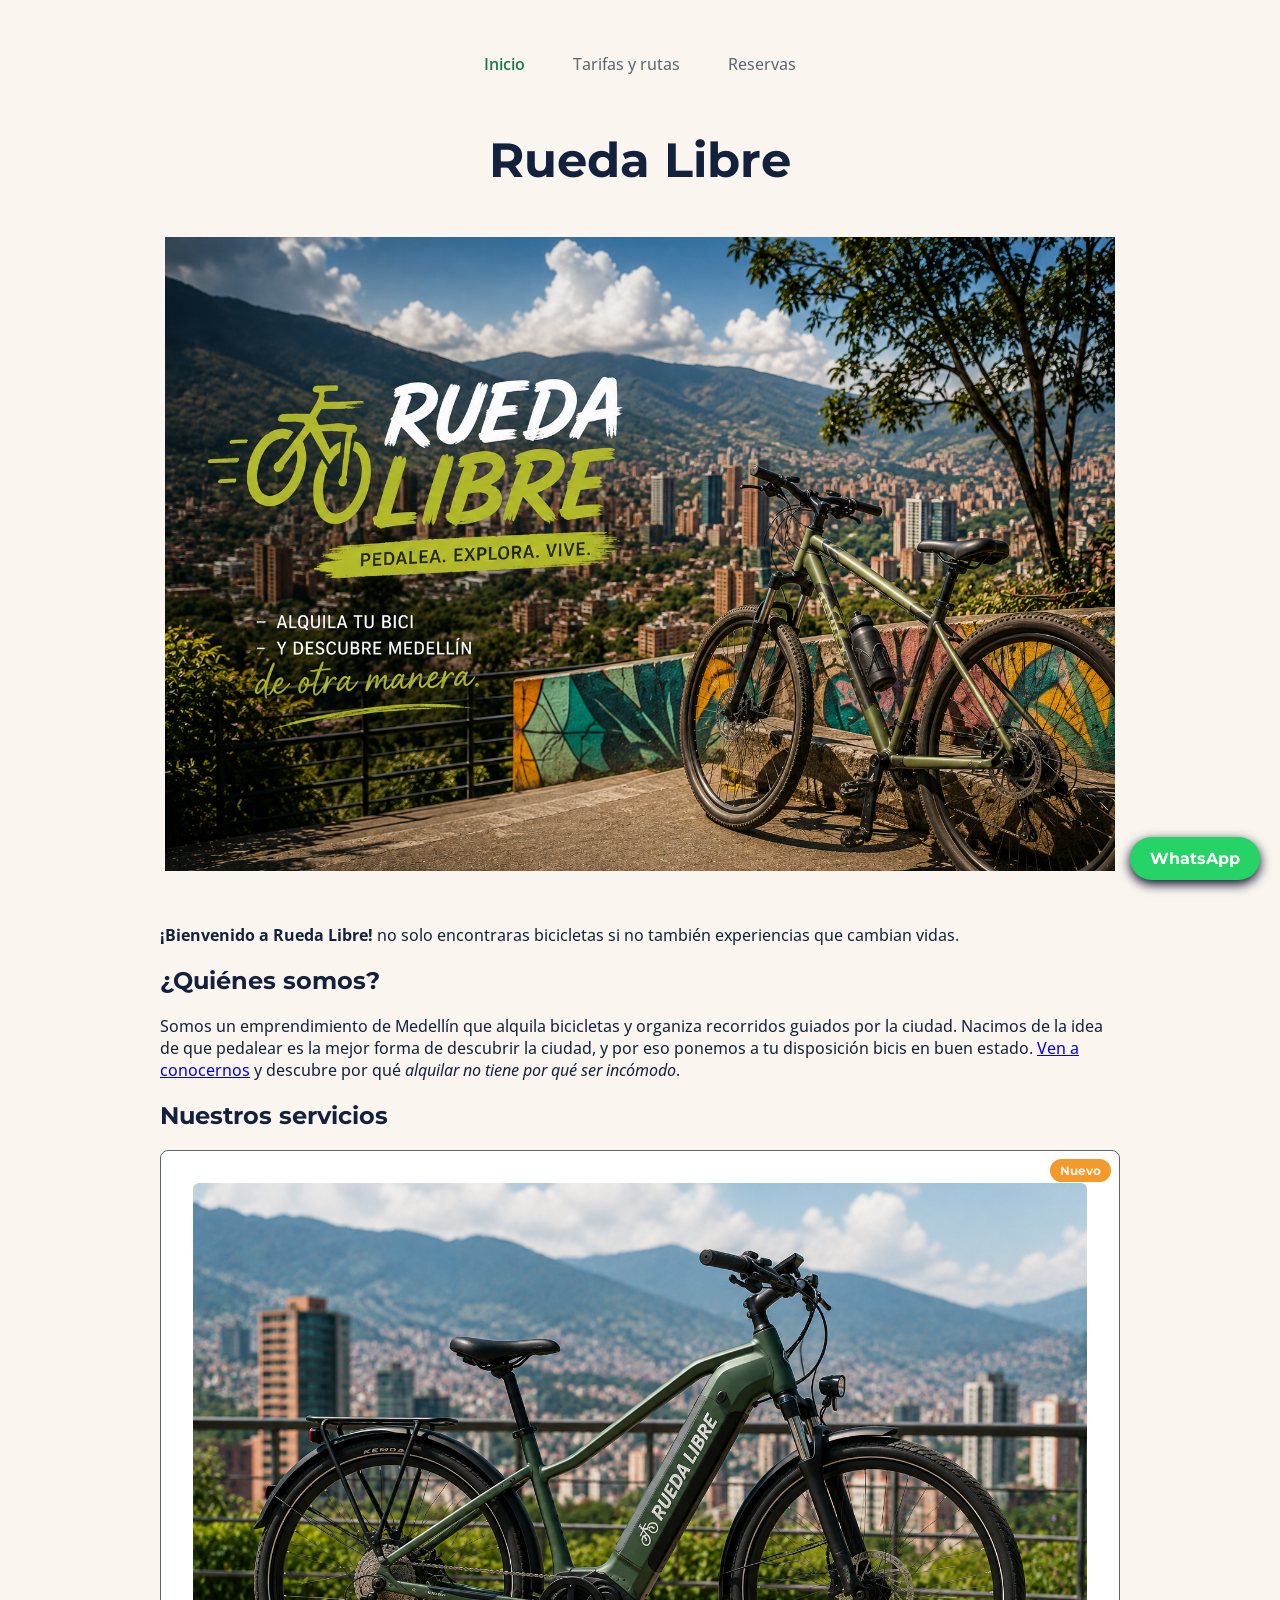
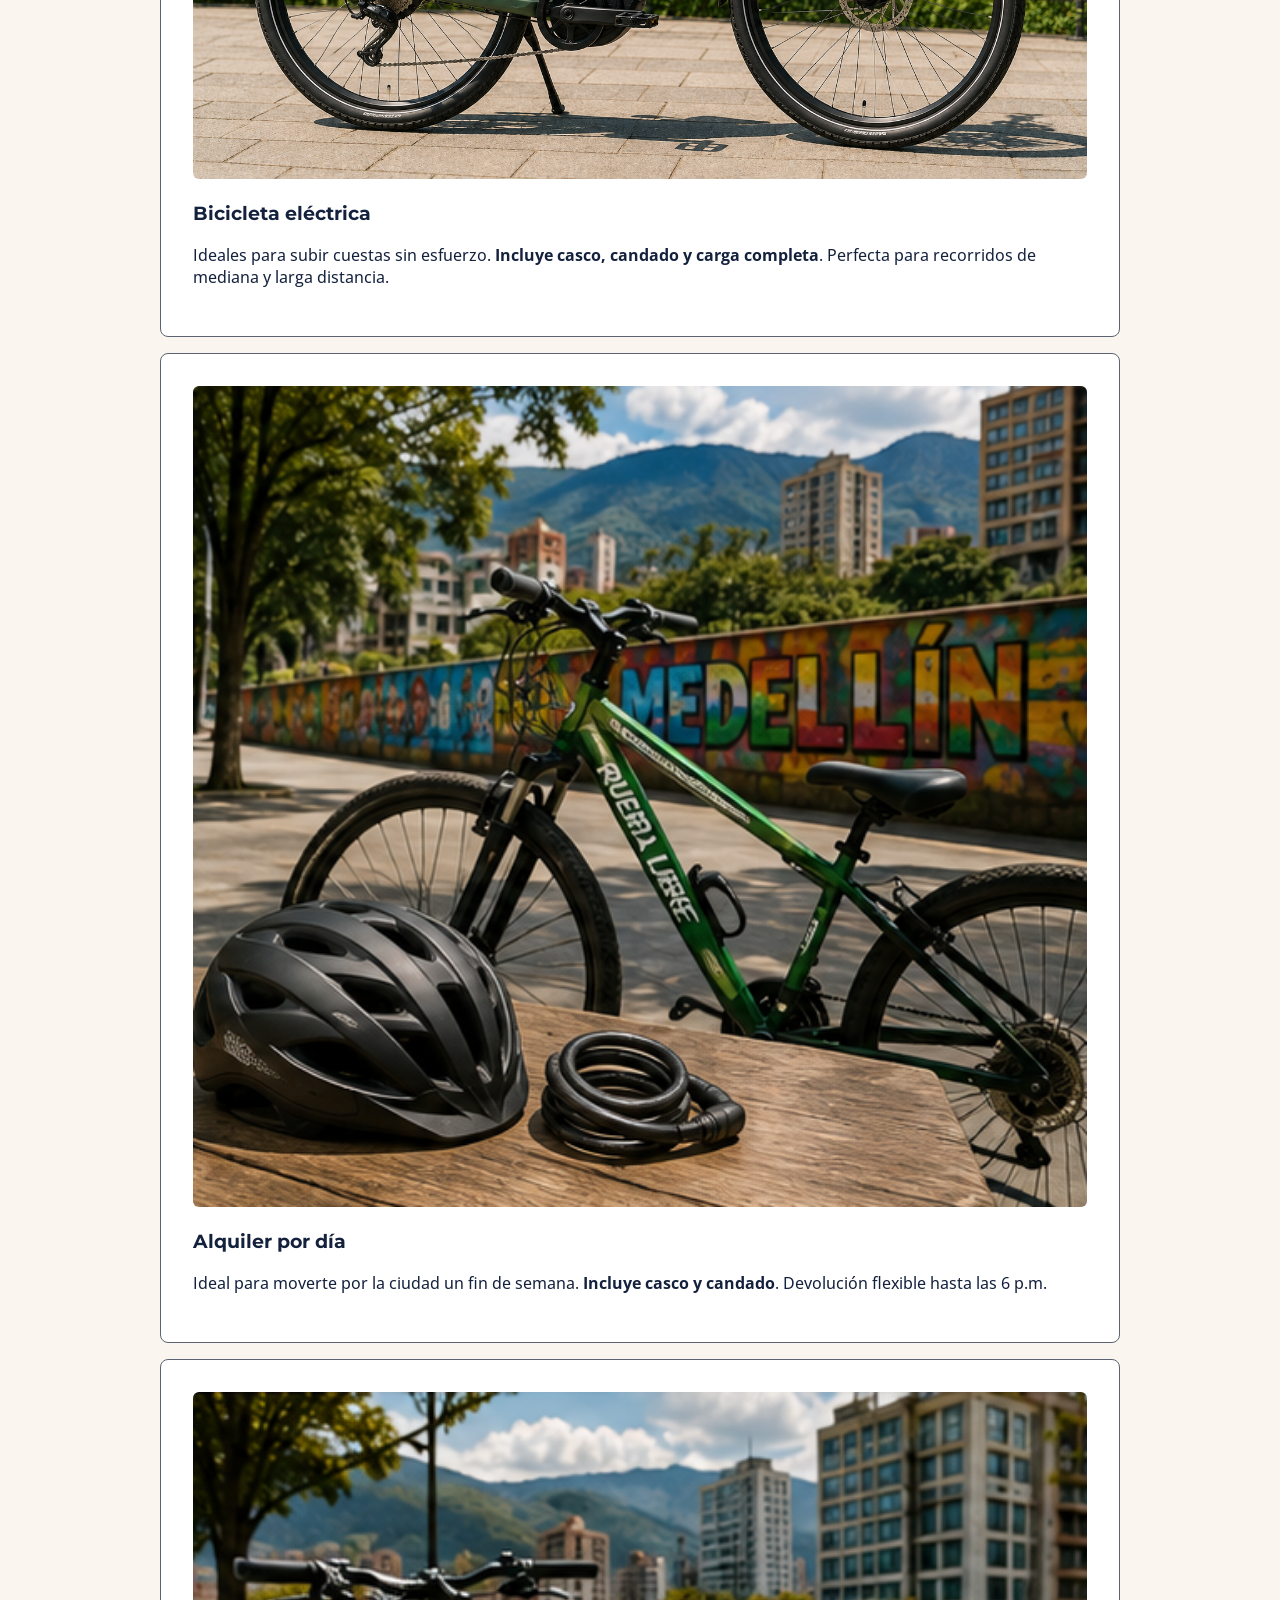
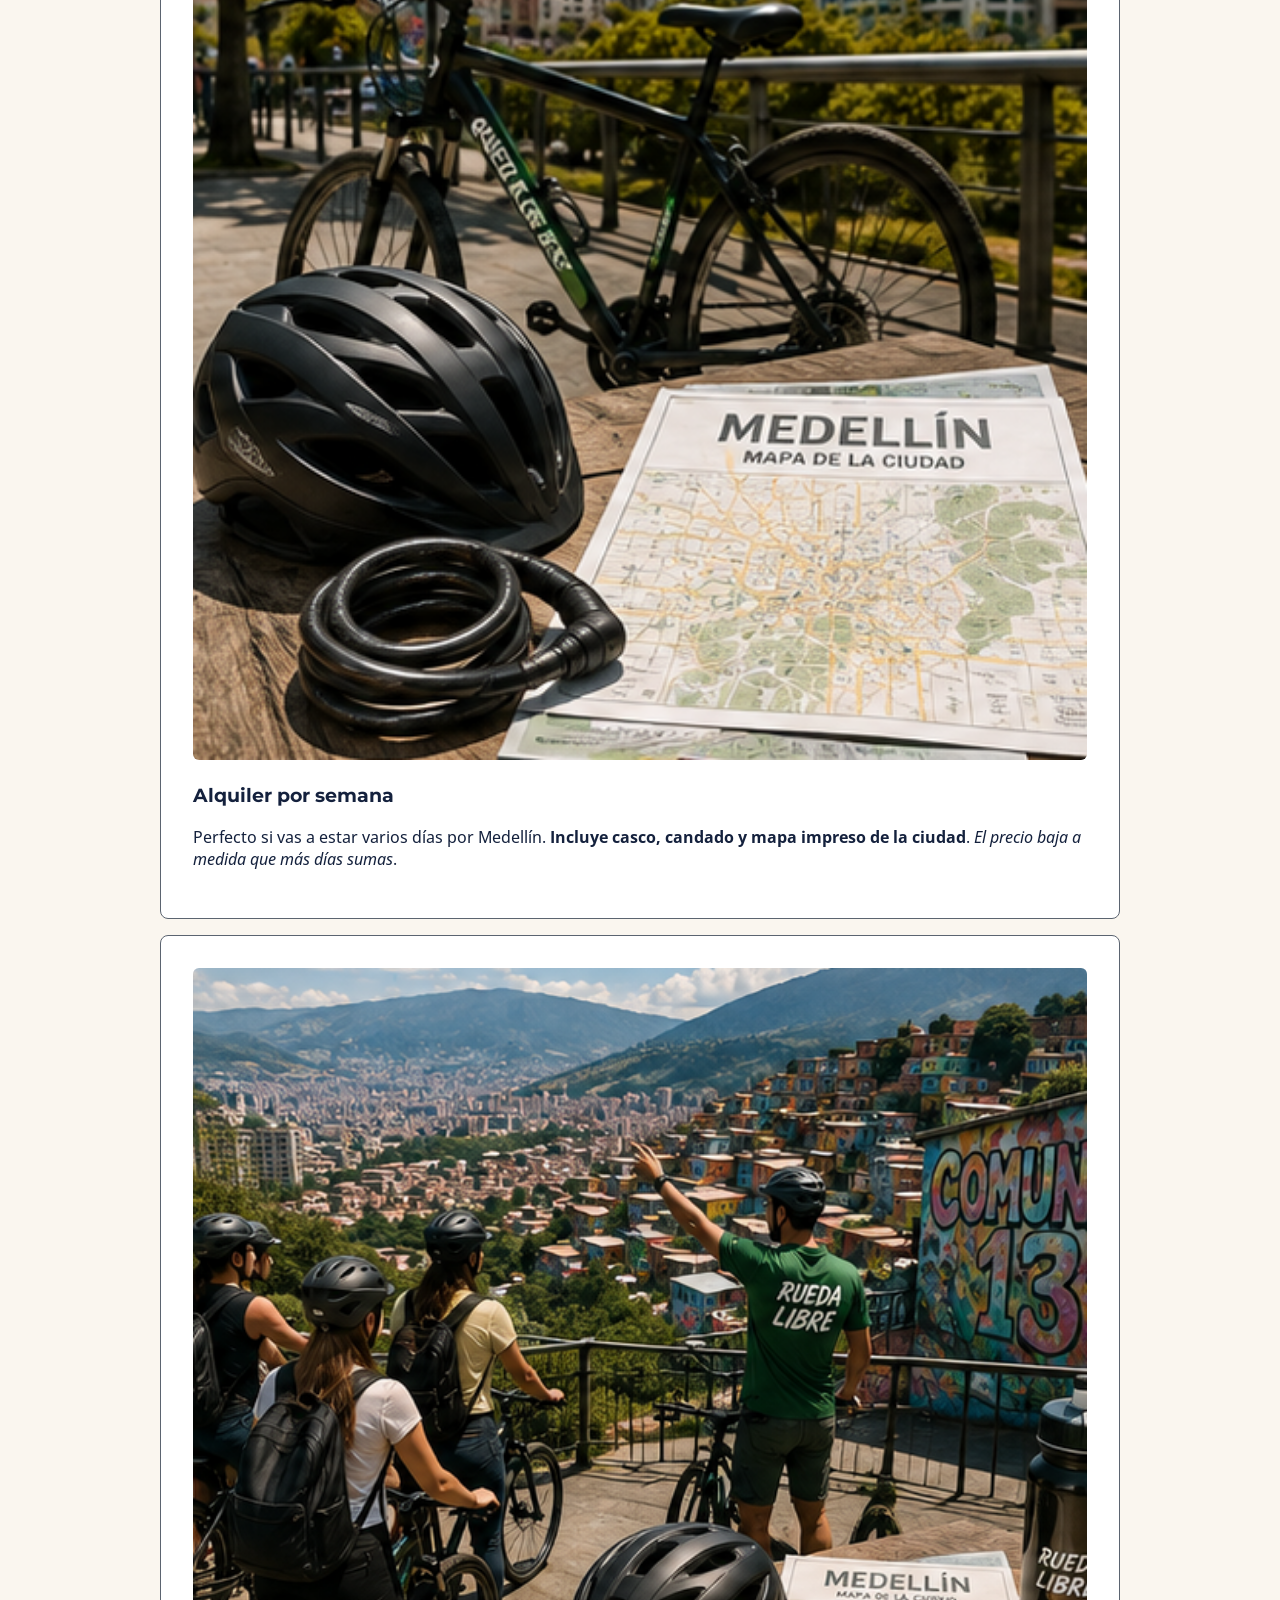
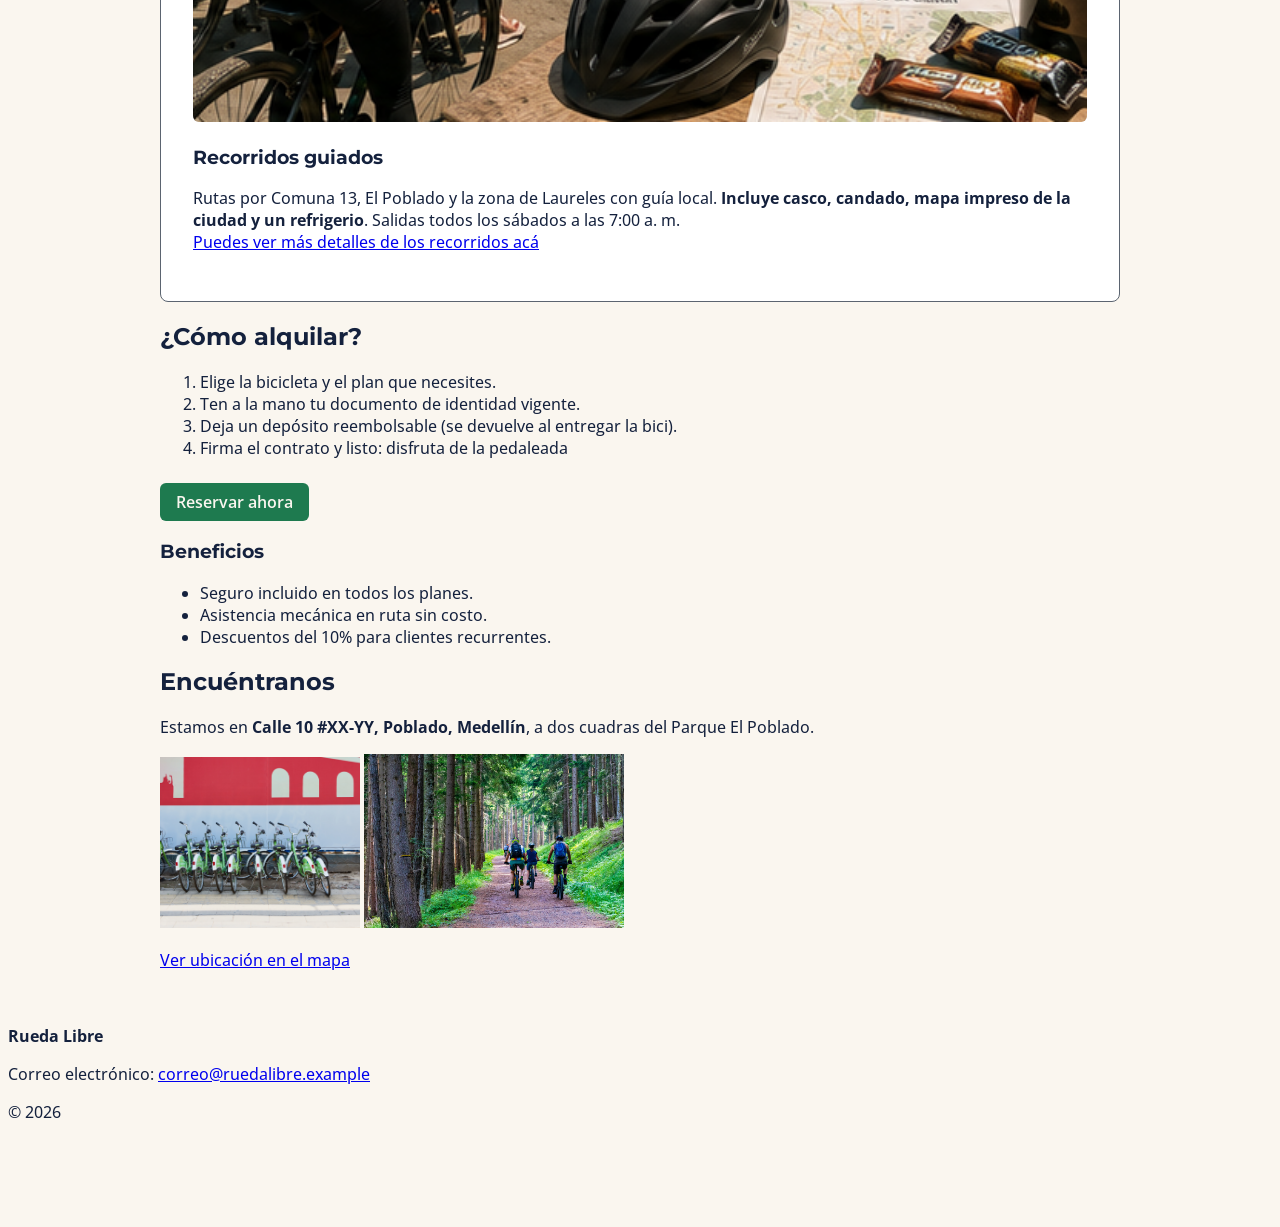
==== index.html @ ff13e49f "fix: arreglar ruta de imagen de bicileta eléctrica" ====
<!DOCTYPE html>
<html lang="es">

<head>
    <meta charset="UTF-8">
    <meta name="viewport" content="width=device-width, initial-scale=1.0">
    <meta name="description" content="Rueda Libre | Alquiler de bicicletas en Medellín.">
    <title>Rueda Libre</title>

    <link rel="preconnect" href="https://fonts.googleapis.com">
    <link rel="preconnect" href="https://fonts.gstatic.com" crossorigin>
    <!-- Montserrat -->
    <link
        href="https://fonts.googleapis.com/css2?family=Jersey+10&family=Montserrat:ital,wght@0,100..900;1,100..900&display=swap"
        rel="stylesheet">
    <!-- Open Sans -->
    <link
        href="https://fonts.googleapis.com/css2?family=Jersey+10&family=Montserrat:ital,wght@0,100..900;1,100..900&family=Open+Sans:ital,wght@0,300..800;1,300..800&display=swap"
        rel="stylesheet">

    <link rel="stylesheet" href="css/style.css">
</head>

<body>
    <header class="portada">
        <nav id="menu">
            <a class="activo" href="index.html">Inicio</a>
            <a href="./paginas/tarifas.html">Tarifas y rutas</a>
            <a href="./paginas/reservas.html">Reservas</a>
        </nav>

        <h1>Rueda Libre</h1>

        <img src="img/portada.png" alt="Logo página" width="200">
    </header>

    <main>
        <p>
            <strong>¡Bienvenido a Rueda Libre!</strong> no solo encontraras bicicletas si no también experiencias que
            cambian
            vidas.
        </p>

        <!--Sección de ¿Quiénes somos?-->
        <section id="quienes-somos">
            <h2>¿Quiénes somos?</h2>
            <p>
                Somos un emprendimiento de Medellín que alquila bicicletas y organiza
                recorridos guiados por la ciudad. Nacimos de la idea de que pedalear
                es la mejor forma de descubrir la ciudad, y por eso ponemos a tu
                disposición bicis en buen estado.
                <a href="#encuentranos">Ven a conocernos</a> y descubre por qué
                <em>alquilar no tiene por qué ser incómodo</em>.
            </p>
        </section>

        <!--Sección de Nuestros servicios-->
        <section id="servicios">
            <h2>Nuestros servicios</h2>

            <article class="servicio">
                <span class="nuevo">Nuevo</span>
                <img src="img/bici-electrica.png" alt="">
                <h3>Bicicleta eléctrica</h3>
                <p>
                    Ideales para subir cuestas sin esfuerzo.
                    <strong>Incluye casco, candado y carga completa</strong>.
                    Perfecta para recorridos de mediana y larga distancia.
                </p>
            </article>

            <article class="servicio">
                <img src="img/alquiler-por-dia.png" alt="Imagen de alquiler por dia">
                <h3>Alquiler por día</h3>
                <p>
                    Ideal para moverte por la ciudad un fin de semana.
                    <strong>Incluye casco y candado</strong>.
                    Devolución flexible hasta las 6 p.m.
                </p>
            </article>

            <article class="servicio">
                <img src="img/alquiler-por-semana.png" alt="Imagen de alquiler por semana">
                <h3>Alquiler por semana</h3>
                <p>
                    Perfecto si vas a estar varios días por Medellín.
                    <strong>Incluye casco, candado y mapa impreso de la ciudad</strong>.
                    <em>El precio baja a medida que más días sumas</em>.
                </p>
            </article>

            <article class="servicio">
                <img src="img/recorridos-guiados.png" alt="Imagen de recorridos guiados">
                <h3>Recorridos guiados</h3>
                <p>
                    Rutas por Comuna 13, El Poblado y la zona de Laureles con guía local.
                    <strong>Incluye casco, candado, mapa impreso de la ciudad y un refrigerio</strong>.
                    Salidas todos los sábados a las 7:00 a. m. <br>

                    <a href="./paginas/tarifas.html#recorridos">Puedes ver más detalles de los recorridos acá</a>
                </p>
            </article>
        </section>

        <!--Sección de ¿Cómo alquilar?-->
        <section id="como-alquilar">
            <h2>¿Cómo alquilar?</h2>
            <ol>
                <li>Elige la bicicleta y el plan que necesites.</li>
                <li>Ten a la mano tu documento de identidad vigente.</li>
                <li>Deja un depósito reembolsable (se devuelve al entregar la bici).</li>
                <li>Firma el contrato y listo: disfruta de la pedaleada</li>
            </ol>
            <a href="./paginas/reservas.html" class="btn-reserva">Reservar ahora</a>

            <h3>Beneficios</h3>
            <ul>
                <li>Seguro incluido en todos los planes.</li>
                <li>Asistencia mecánica en ruta sin costo.</li>
                <li>Descuentos del 10% para clientes recurrentes.</li>
            </ul>
        </section>

        <!--Sección de Encuentranos-->
        <section id="encuentranos">
            <h2>Encuéntranos</h2>
            <p>
                Estamos en <strong>Calle 10 #XX-YY, Poblado, Medellín</strong>,
                a dos cuadras del Parque El Poblado.
            </p>
            <img src="img/bici.jpg" alt="Imagen de acopio de bicis" width="200">
            <img src="img/ruta.jpg" alt="Imagen de ruta por sendero" width="260">

            <p>
                <a href="https://www.google.com/maps/place/Cra.+43dd+%239-78+a+9-98,+El+Poblado,+Medell%C3%ADn,+El+Poblado,+Medell%C3%ADn,+Antioquia/@6.2113893,-75.5734565,19z/data=!3m1!4b1!4m6!3m5!1s0x8e44282b41ecc0c7:0x2beb519881a62d7e!8m2!3d6.211388!4d-75.5728141!16s%2Fg%2F11c66cr3pd?entry=ttu&g_ep=EgoyMDI2MTAxOS4wIKXMDSoASAFQAw%3D%3D"
                    target="_blank">Ver ubicación en el mapa</a>
            </p>
        </section>
    </main>

    <br>
    <footer id="pie-de-pagina">
        <p><strong>Rueda Libre</strong></p>
        <p>Correo electrónico: <a href="mailto:correo@ruedalibre.example">correo@ruedalibre.example</a></p>
        <p>© 2026</p>
    </footer>

    <a href="https://wa.me/573000000000" class="btn-whatsapp" target="_blank" rel="noopener">WhatsApp</a>   
</body>

</html>
---- css/style.css ----
/* ============================================
    1. RESET Y BASE
   ============================================ */

*,
*::before,
*::after {
    box-sizing: border-box;
}

:root{
    --verde-ruta: #1E7A4F;
    --naranja-pedal: #F39A2B;
    --azul-noche: #14213D;
    --crema: #FAF6EF;
    --gris-asfalto: #5B6470;
    --fuente-montserrat: "Montserrat", Arial, sans-serif;
    --fuente-open-sans: "Open Sans", Arial, sans-serif;
    --espacio1: 0.5rem;
    --espacio2: 1rem;
    --espacio3: 2rem;
}

body{
    font-family: var(--fuente-open-sans);
    font-weight: 450;
    background-color: var(--crema);
    color: var(--azul-noche);
    padding-bottom: 80px;
}

main {
    max-width: 60rem;
    margin-left: auto;
    margin-right: auto;
}

/* ============================================
    2. TIPOGRAFÍA
   ============================================ */

h1, h2, h3, h4{
    font-family: var(--fuente-montserrat);
    font-weight: 700;
}

/* ============================================
    3. HEADER/PORTADA
   ============================================ */

.portada {
    min-height: 100vh;
    display: flex;
    flex-direction: column;
    align-items: center;
    justify-content: center;
    gap: var(--espacio2);
}

.portada img {
    width: 950px;
}

.portada h1 {
    font-size: 3rem;
}

/* ============================================
    4. NAVEGACIÓN
   ============================================ */


#menu {
    display: flex;
    gap: var(--espacio2);
}

#menu a { 
    color: var(--gris-asfalto);
    text-decoration: none;
    padding: var(--espacio1) var(--espacio2);
    border-radius: 4px;
    transition: color 0.2s, background-color 0.2s;
}

#menu a:hover{
    color: var(--verde-ruta);
    background-color: #1E7A4F10;
}

#menu a:focus{
    color: var(--verde-ruta);
    background-color: #1E7A4F10;
    outline: 2px solid var(--verde-ruta);
    outline-offset: 2px;
}

#menu a.activo {
    color: var(--verde-ruta); 
    font-weight: 600; 
}

/* ============================================
    5. TARJETAS Y SERVICIOS
   ============================================ */


.servicio {
    padding: var(--espacio3);
    border: 1px solid var(--gris-asfalto);
    border-radius: 8px;
    margin-bottom: var(--espacio2);
    background-color: #ffffff;
    position: relative;
}

.servicio img {
    width: 100%;
    border-radius: 6px;
}

.nuevo {
    position: absolute;
    top: var(--espacio1);
    right: var(--espacio1);
    background-color: var(--naranja-pedal);
    color: var(--crema);
    font-family: var(--fuente-montserrat);
    font-size: 0.75rem;
    font-weight: 700;
    padding: 4px 10px;
    border-radius: 12px;
    z-index: 1;
}

/* ============================================
    6. BOTONES
   ============================================ */

.btn-reserva {
    margin-top: 8px;
    display: inline-block;
    background-color: var(--verde-ruta);
    color: var(--crema);
    padding: var(--espacio1) var(--espacio2);
    border-radius: 6px;
    text-decoration: none;
    font-weight: 600;
    transition: background-color 0.2s, transform 0.1s;
}

.btn-reserva:hover {
    background-color: #155d3b;
}

.btn-reserva:focus {
    outline: 2px solid var(--verde-ruta);
    outline-offset: 2px;
    background-color: #155d3b;
}

.btn-reserva:active {
    transform: scale(0.97);
    background-color: #0f4a2f;
}

/* ============================================
    7. BOTÓN FLOTANTE WHATSAPP
   ============================================ */

.btn-whatsapp {
    position: fixed;
    bottom: 20px;
    right: 20px;
    background-color: #25d366;
    color: #ffffff;
    font-family: var(--fuente-montserrat);
    font-weight: 700;
    font-size: var(--espacio2);
    padding: 12px 20px;
    border-radius: 50px;
    text-decoration: none;
    box-shadow: 0 4px 12px #000025;
    z-index: 9999;
    transform: transform 0.2s, box-shadow 0.2s;
}

.btn-whatsapp:hover {
    transform: scale(1.05);
    box-shadow: 0 6px 16px #000003; 
}

.btn-whatsapp:focus-visible {
    outline: 3px solid var(--verde-ruta);
    outline-offset: 3px;
}

/* ============================================
    8. FORMULARIO
   ============================================ */

#formulario-reserva input:focus {
    outline: none;
    border-color: var(--verde-ruta);
    box-shadow: 0 0 0 3px #1E7A4F30;
}

#formulario-reserva select:focus {
    outline: none;
    border-color: var(--verde-ruta);
    box-shadow: 0 0 0 3px #1E7A4F30;
}

#formulario-reserva input,
#formulario-reserva select {
    width: 100%;
    padding: var(--espacio1) var(--espacio2);
    margin-bottom: var(--espacio2);
}

#formulario-reserva fieldset{
    border: 2px solid var(--verde-ruta);
    border-radius: 8px;
    padding: var(--espacio2);
    margin-bottom: var(--espacio3);
    background-color: #ffffff;
    box-shadow: 0 2px 8px #00000010; 
}

#formulario-reserva legend {
    font-family: var(--fuente-montserrat);
    font-weight: 700;
    font-size: 1.3rem;
    color: var(--verde-ruta);
    padding: 0 var(--espacio1);
}

#formulario-reserva label {
    display: block;
    margin-bottom: var(--espacio1);
    font-size: 1.2rem;
}

.grupo-titulo-radio {
    display: block;
    font-size: 1.2rem;
    color: var(--azul-noche);
    margin-bottom: var(--espacio1);
}

/* De esta forma se cambia el color de los botones de radio */
#formulario-reserva input[type="radio"] {
    accent-color: var(--verde-ruta);
    width: auto;
}   

#formulario-reserva label:has(input[type="radio"]) {
    display: inline;
    margin-bottom: 0;
    margin-right: var(--espacio2);
}

#formulario-reserva button {
    padding: var(--espacio2) var(--espacio3);
    background-color: var(--verde-ruta);
    color: var(--crema);
    border: none;
    border-radius: 6px;
    font-family: var(--fuente-montserrat);
    font-weight: 700;
    font-size: var(--espacio2);
    cursor: pointer;
    transition: background-color 0.2s;
}

#formulario-reserva button:hover {
    background-color: #155d3b;
}

#formulario-reserva button:focus {
    outline: 2px solid var(--verde-ruta);
    outline-offset: 2px;
}

/* ============================================
    9. TABLAS
   ============================================ */

#tarifas table {
    width: 100%;
    border-collapse: collapse;
    margin-bottom: var(--espacio3);
}

#recorridos table {
    width: 100%;
    border-collapse: collapse;
    margin-bottom: var(--espacio3);
}

#tarifas th {
    background-color: var(--verde-ruta);
    color: var(--crema);
    padding: var(--espacio1) var(--espacio2);
    text-align: left;
}

#recorridos th {
    background-color: var(--verde-ruta);
    color: var(--crema);
    padding: var(--espacio1) var(--espacio2);
    text-align: left;
}

#tarifas td {
    padding: var(--espacio1) var(--espacio2);
    border-bottom: 1px solid var(--gris-asfalto);
}

#recorridos td {
    padding: var(--espacio1) var(--espacio2);
    border-bottom: 1px solid var(--gris-asfalto);
}

/* De esta forma se aplica para las dos tablas sin tener que repetir lo mismo */
#tarifas caption,
#recorridos caption {
    font-family: var(--fuente-montserrat);
    font-weight: 700;
    font-size: 1.5rem;
    padding: var(--espacio2);
    caption-side: top;
}
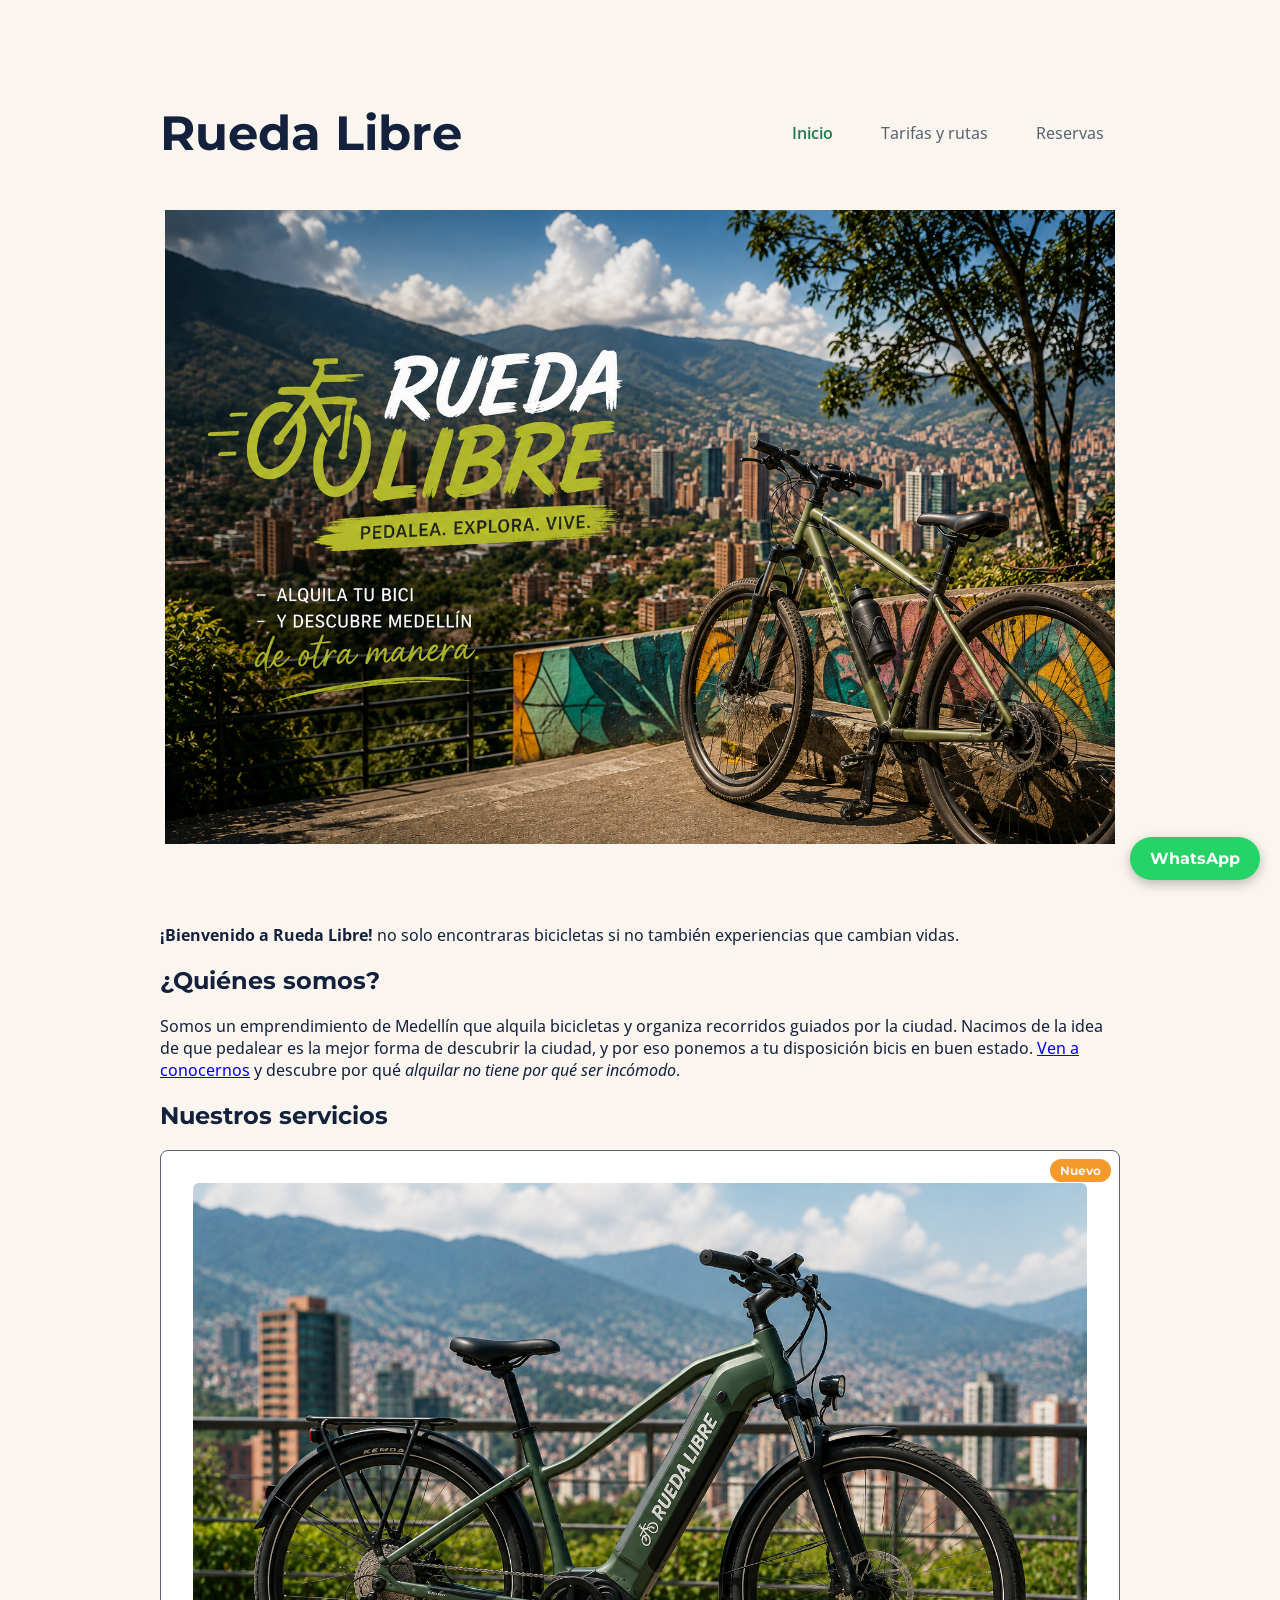
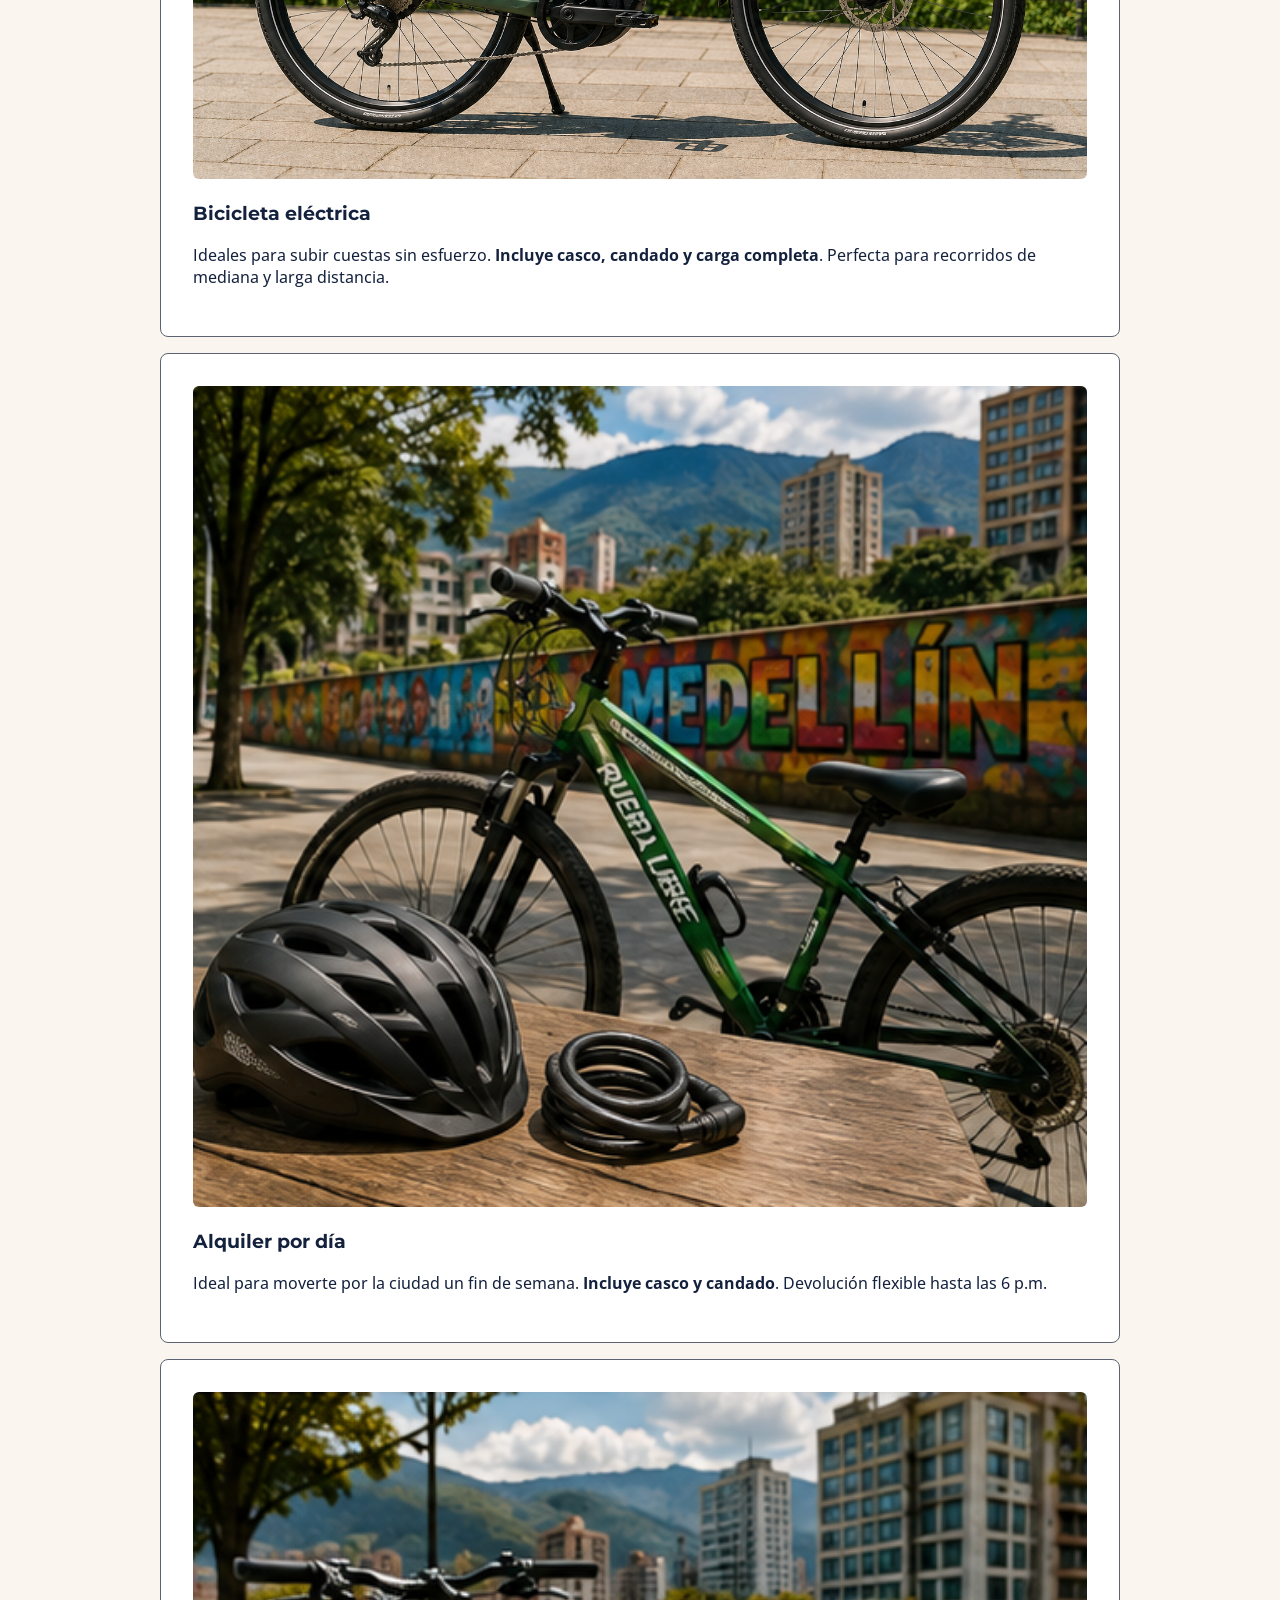
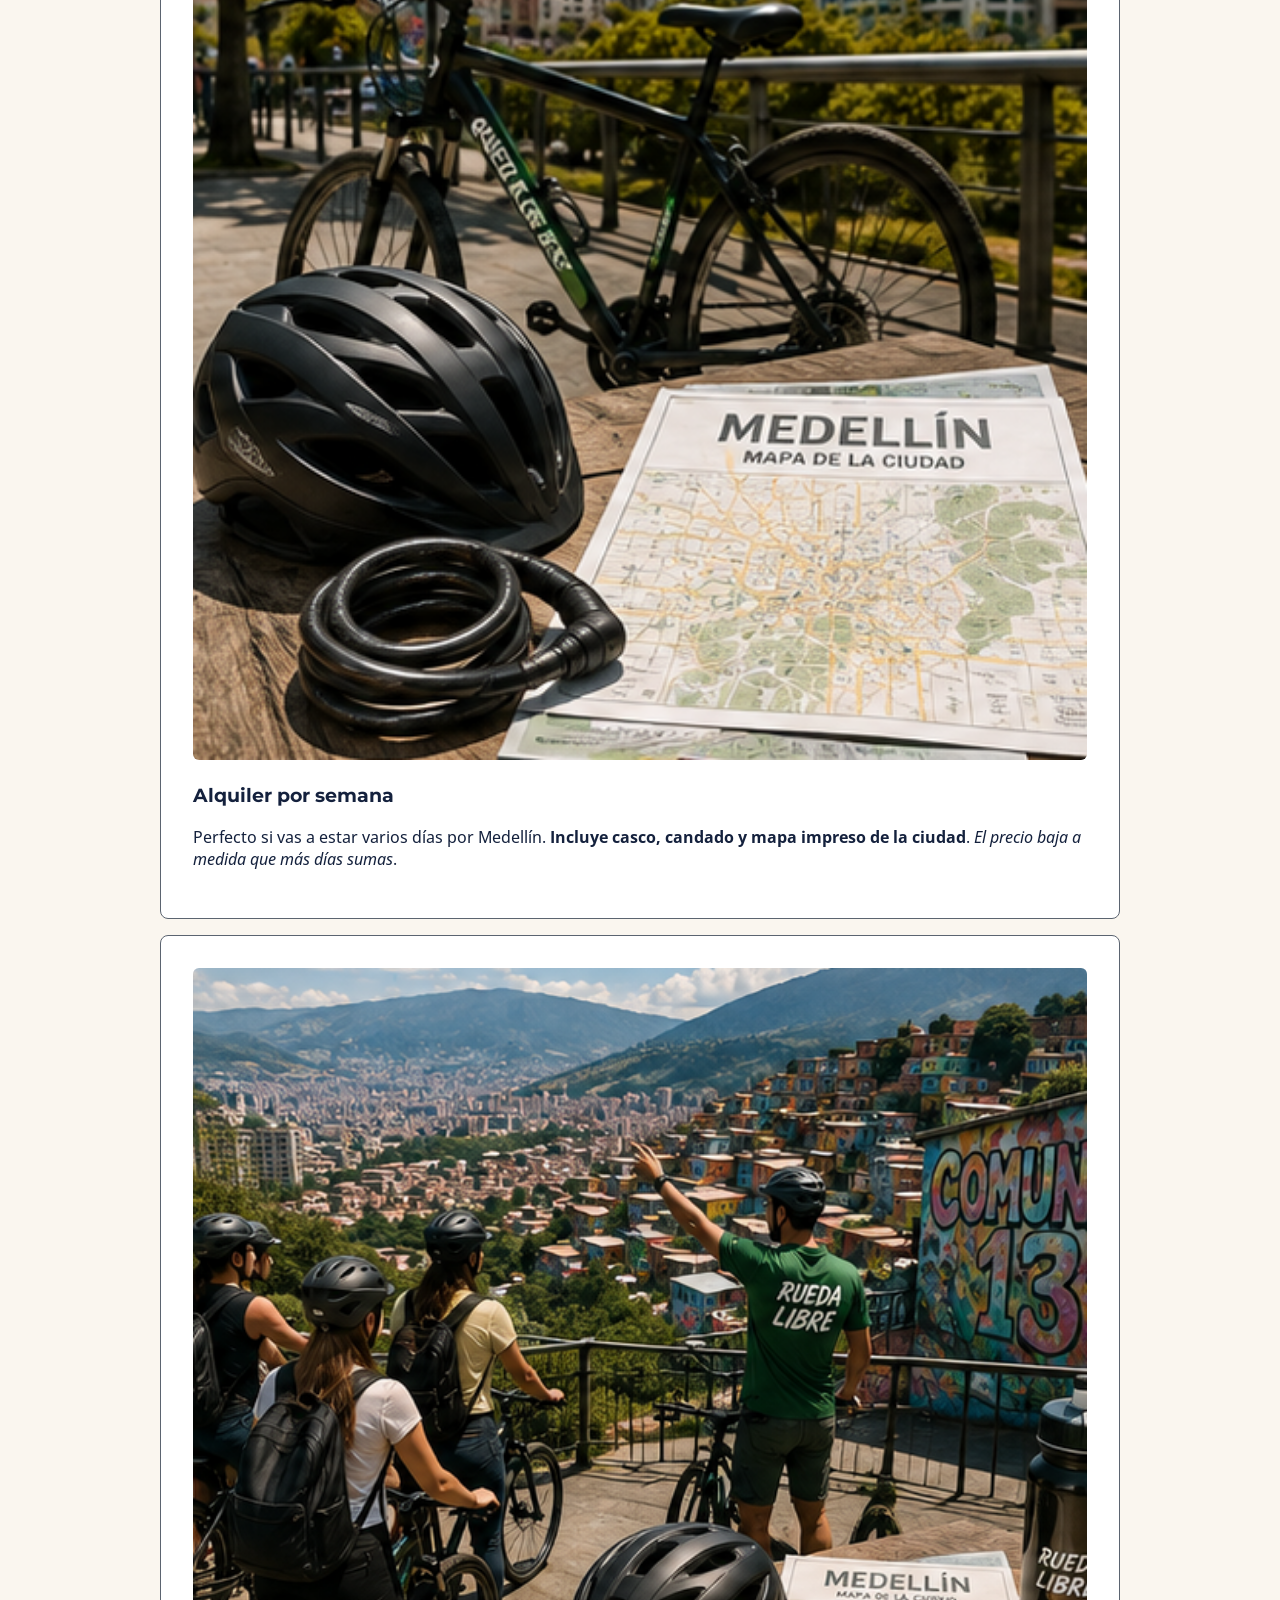
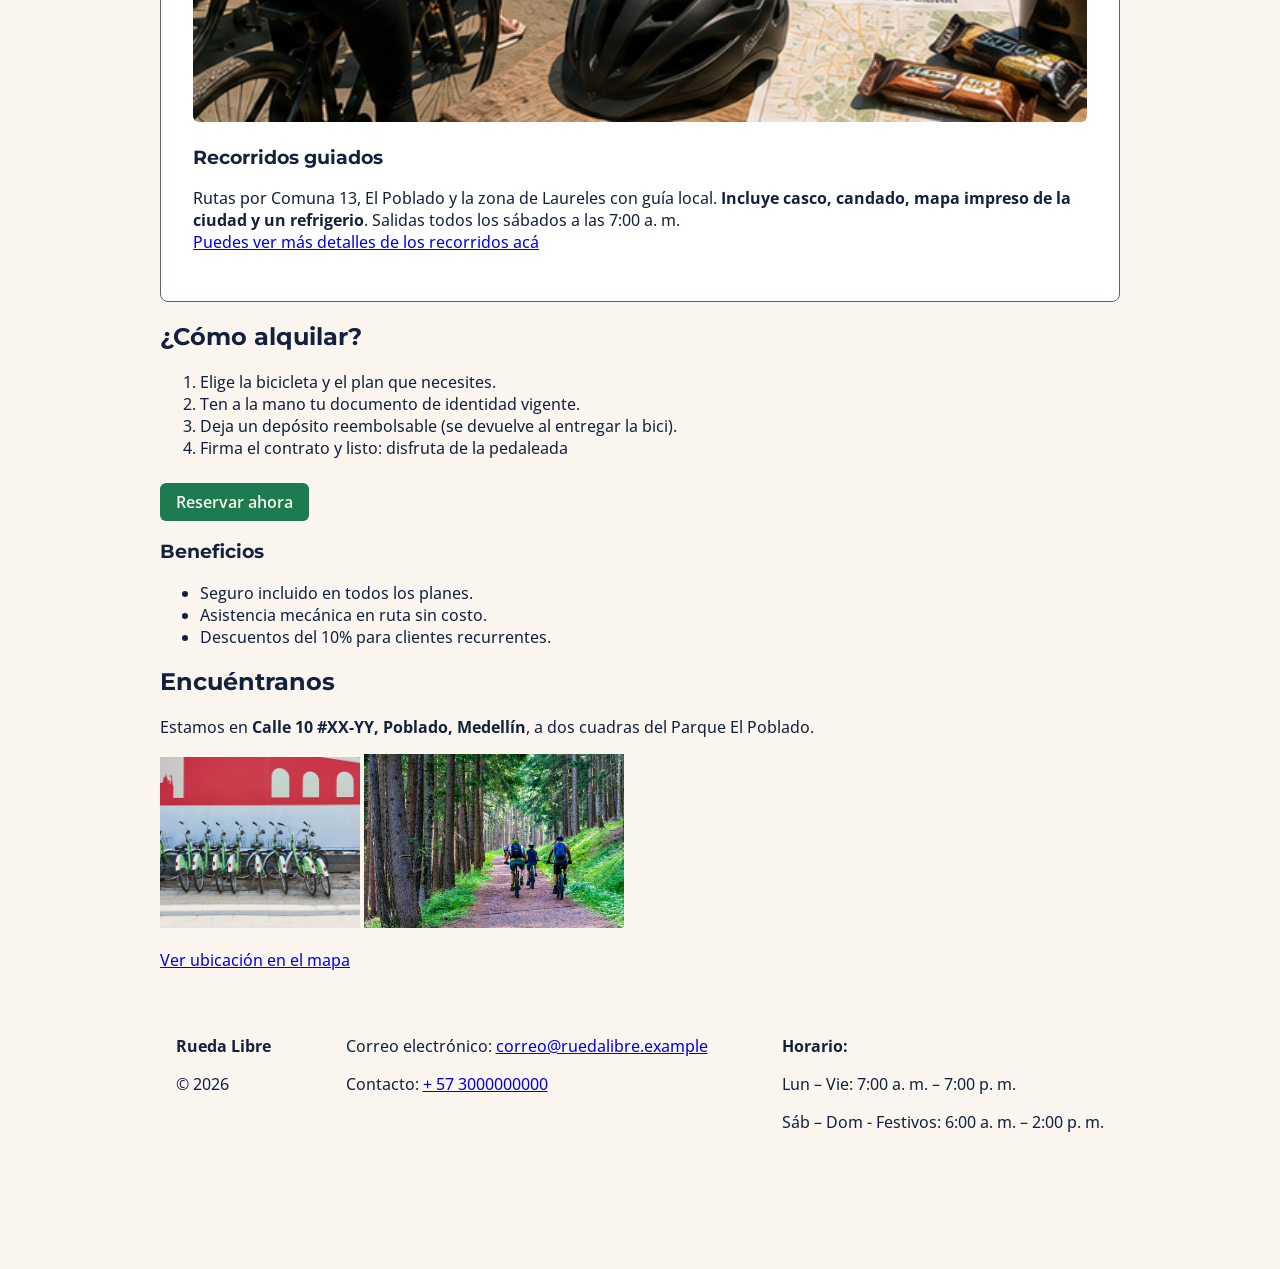
==== commit 91f2c4e4: "Reestructurar header y footer con flexbox" ====
--- a/index.html
+++ b/index.html
@@ -23,15 +23,16 @@
 
 <body>
     <header class="portada">
-        <nav id="menu">
-            <a class="activo" href="index.html">Inicio</a>
-            <a href="./paginas/tarifas.html">Tarifas y rutas</a>
-            <a href="./paginas/reservas.html">Reservas</a>
-        </nav>
+        <div class="portada-top">
+            <h1>Rueda Libre</h1>
 
-        <h1>Rueda Libre</h1>
-
-        <img src="img/portada.png" alt="Logo página" width="200">
+            <nav id="menu">
+                <a class="activo" href="index.html">Inicio</a>
+                <a href="./paginas/tarifas.html">Tarifas y rutas</a>
+                <a href="./paginas/reservas.html">Reservas</a>
+            </nav>
+        </div>
+        <img src="img/portada.png" alt="Logo página">
     </header>
 
     <main>
@@ -60,7 +61,7 @@
 
             <article class="servicio">
                 <span class="nuevo">Nuevo</span>
-                <img src="img/bici-electrica.png" alt="">
+                <img src="img/bici-electrica.png" alt="Imagen bicicleta eléctrica">
                 <h3>Bicicleta eléctrica</h3>
                 <p>
                     Ideales para subir cuestas sin esfuerzo.
@@ -138,14 +139,25 @@
         </section>
     </main>
 
-    <br>
     <footer id="pie-de-pagina">
-        <p><strong>Rueda Libre</strong></p>
-        <p>Correo electrónico: <a href="mailto:correo@ruedalibre.example">correo@ruedalibre.example</a></p>
-        <p>© 2026</p>
+        <div class="pie-marca">
+            <p><strong>Rueda Libre</strong></p>
+            <p>© 2026</p>
+        </div>
+
+        <div class="pie-contacto">
+            <p>Correo electrónico: <a href="mailto:correo@ruedalibre.example">correo@ruedalibre.example</a></p>
+            <p>Contacto: <a href="https://wa.me/573000000000" target="_blank" rel="noopener">+ 57 3000000000</a></p>
+        </div>
+
+        <div class="pie-horarios">
+            <p><strong>Horario:</strong></p>
+            <p>Lun – Vie: 7:00 a. m. – 7:00 p. m.</p>
+            <p>Sáb – Dom - Festivos: 6:00 a. m. – 2:00 p. m.</p>
+        </div>
     </footer>
 
-    <a href="https://wa.me/573000000000" class="btn-whatsapp" target="_blank" rel="noopener">WhatsApp</a>   
+    <a href="https://wa.me/573000000000" class="btn-whatsapp" target="_blank" rel="noopener">WhatsApp</a>
 </body>
 
 </html>
--- a/css/style.css
+++ b/css/style.css
@@ -45,7 +45,7 @@
 }
 
 /* ============================================
-    3. HEADER/PORTADA
+    3. HEADER / PORTADA
    ============================================ */
 
 .portada {
@@ -55,16 +55,32 @@
     align-items: center;
     justify-content: center;
     gap: var(--espacio2);
+    padding: var(--espacio2);
+}
+
+.portada-top {
+    display: flex;
+    align-items: center;
+    justify-content: space-between;
+    width: 100%;
+    max-width: 60rem;
 }
 
 .portada img {
-    width: 950px;
+    width: 100%;
+    max-width: 950px;
+    height: auto;
 }
 
 .portada h1 {
     font-size: 3rem;
 }
 
+.logo {
+    max-width: 100px;
+    height: auto;
+}
+
 /* ============================================
     4. NAVEGACIÓN
    ============================================ */
@@ -72,6 +88,7 @@
 
 #menu {
     display: flex;
+    flex-wrap: wrap;
     gap: var(--espacio2);
 }
 
@@ -180,14 +197,14 @@
     padding: 12px 20px;
     border-radius: 50px;
     text-decoration: none;
-    box-shadow: 0 4px 12px #000025;
+    box-shadow: 0 4px 12px #00000040;
     z-index: 9999;
-    transform: transform 0.2s, box-shadow 0.2s;
+    transition: transform 0.2s, box-shadow 0.2s;
 }
 
 .btn-whatsapp:hover {
     transform: scale(1.05);
-    box-shadow: 0 6px 16px #000003; 
+    box-shadow: 0 6px 16px #0000004D; 
 }
 
 .btn-whatsapp:focus-visible {
@@ -330,4 +347,18 @@
     font-size: 1.5rem;
     padding: var(--espacio2);
     caption-side: top;
-}+}
+
+/* ============================================
+    10. PIE DE PÁGINA
+   ============================================ */
+
+#pie-de-pagina {
+    display: flex;
+    justify-content: space-between;
+    align-items: flex-start;
+    gap: var(--espacio3);
+    max-width: 60rem;
+    margin: 0 auto;
+    padding: var(--espacio3) var(--espacio2);
+}
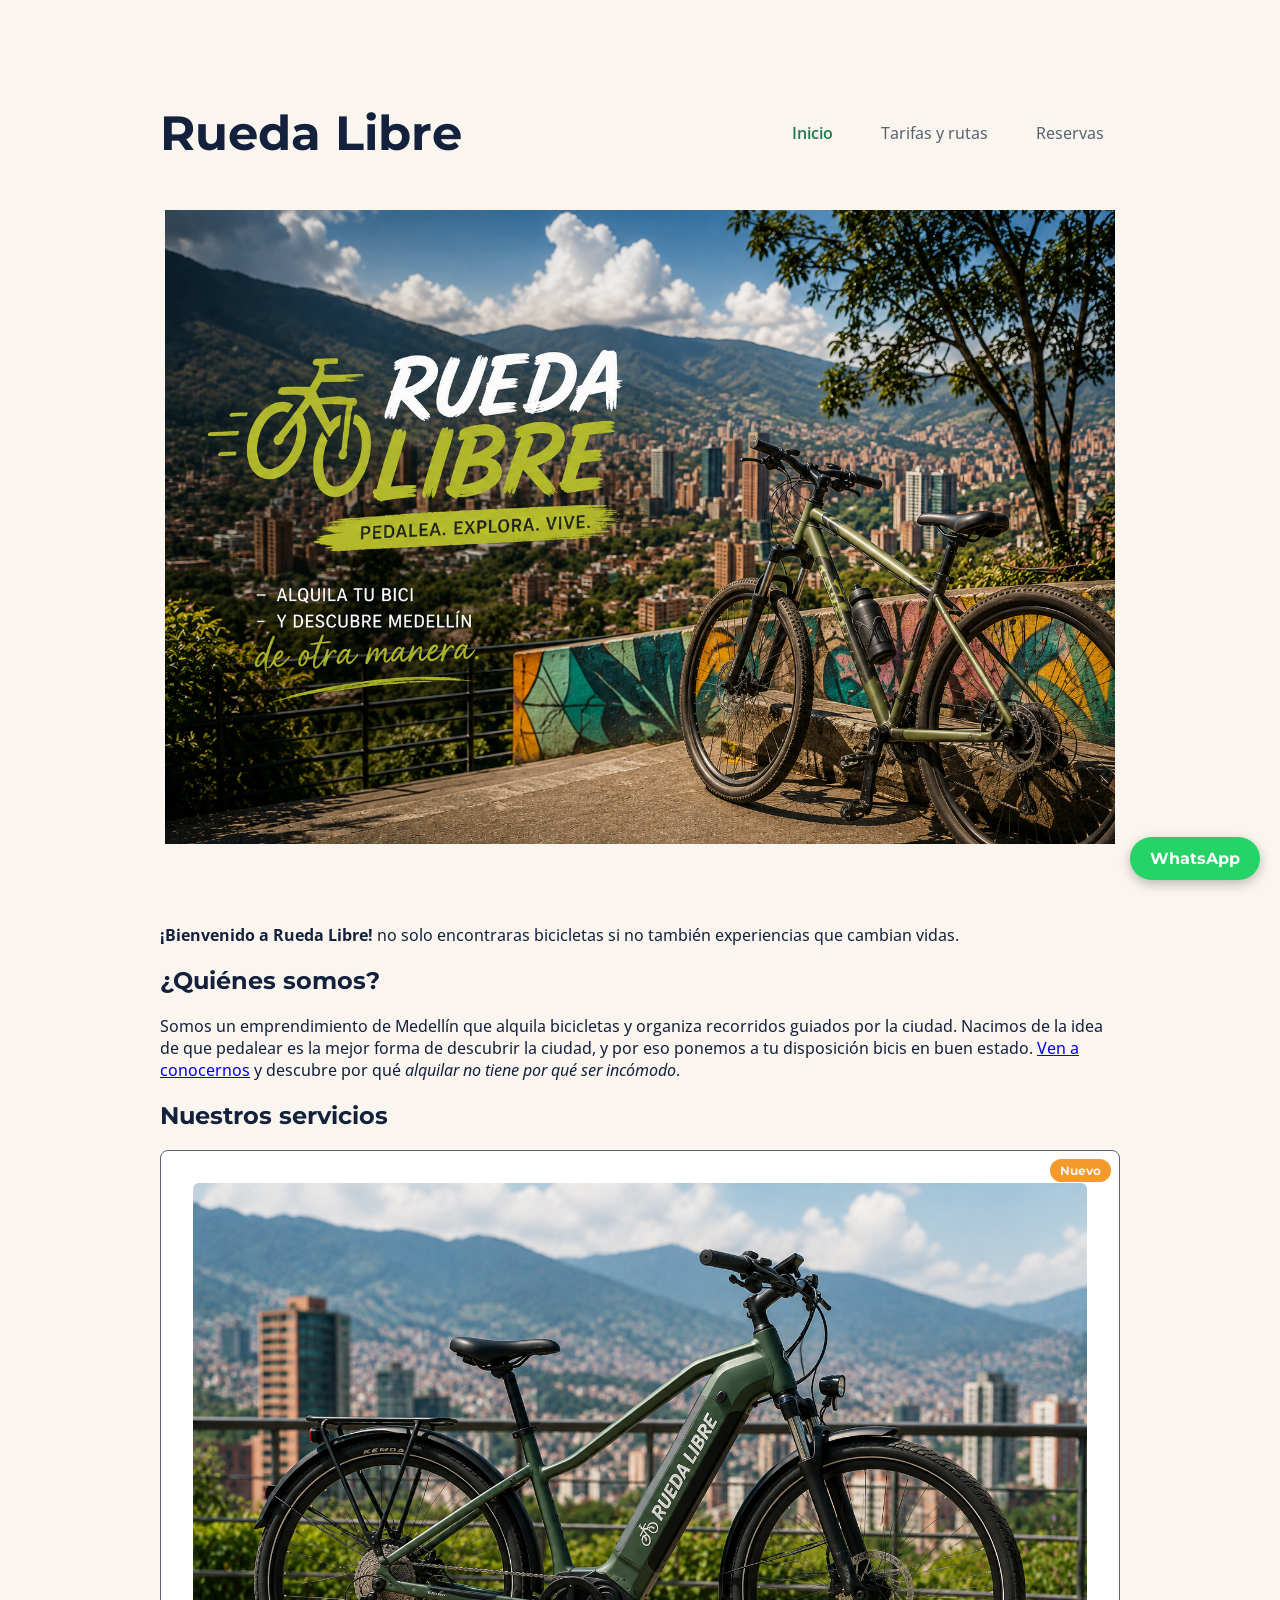
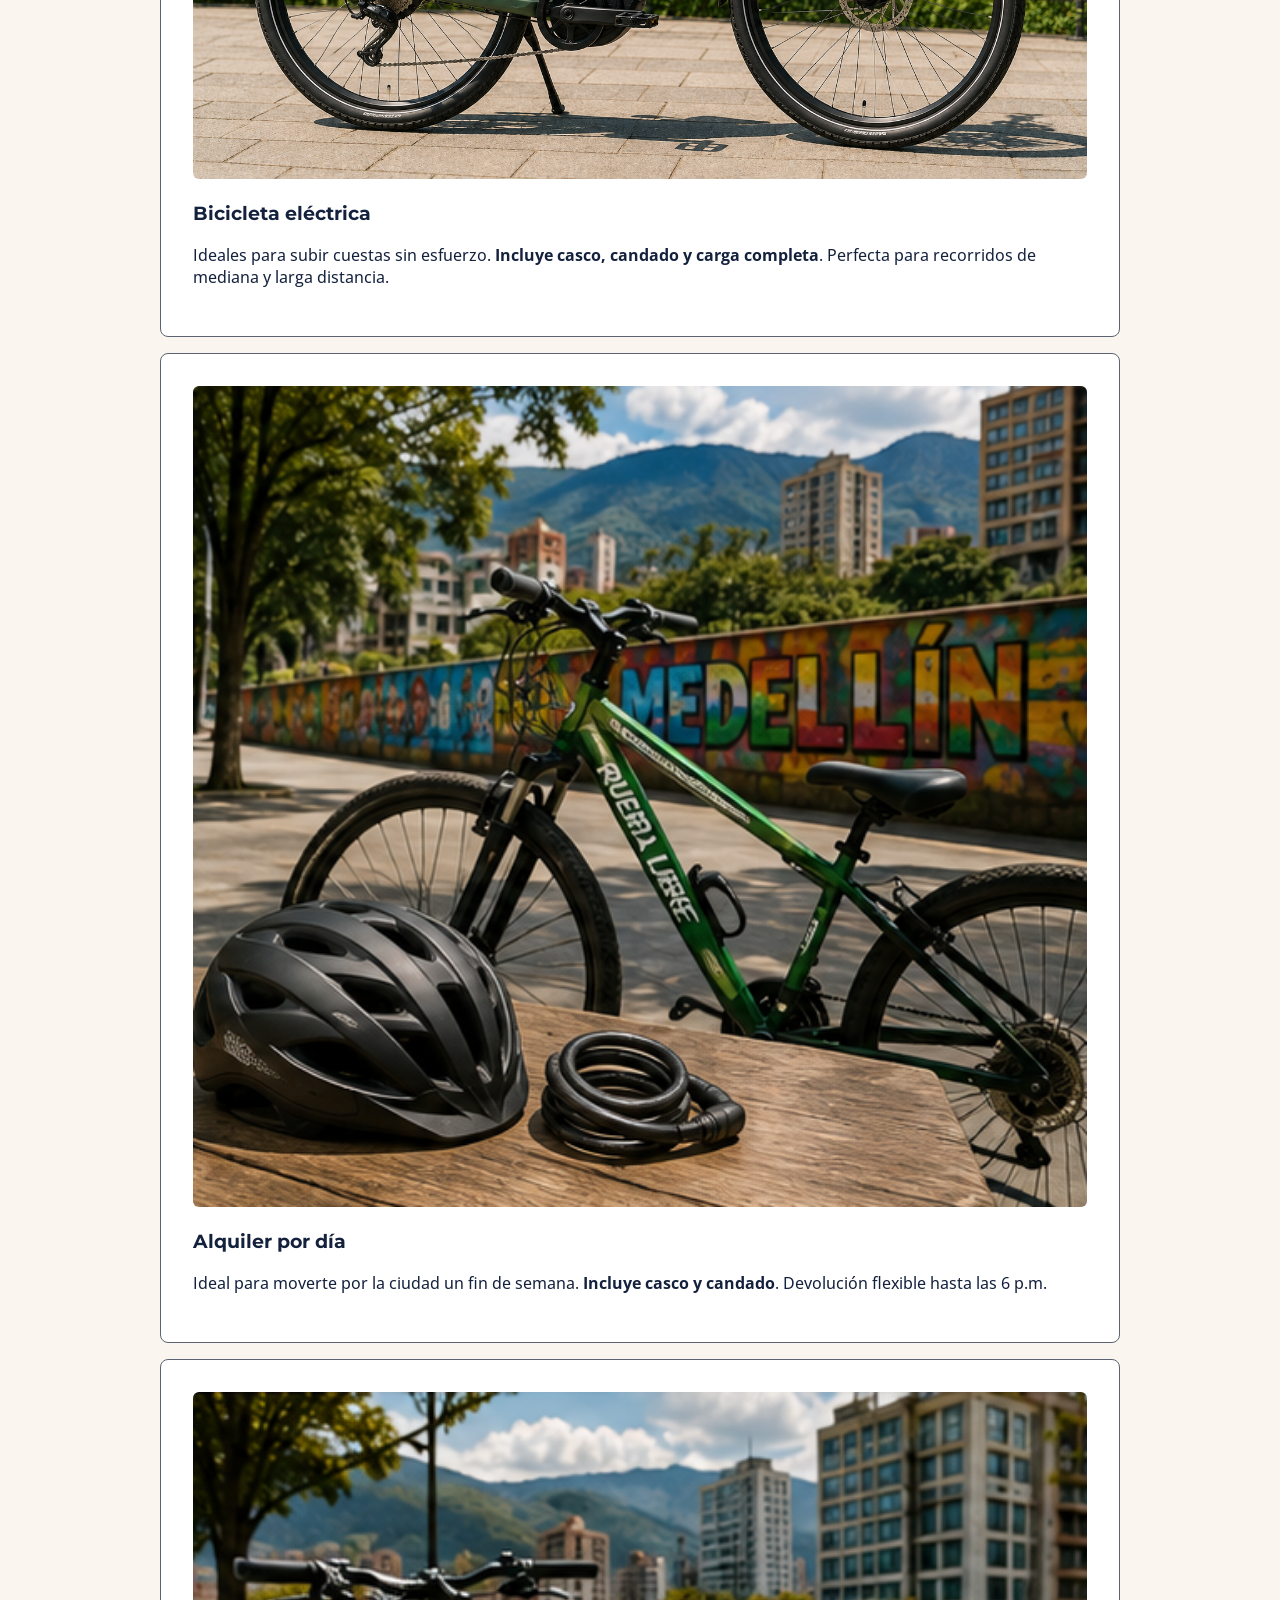
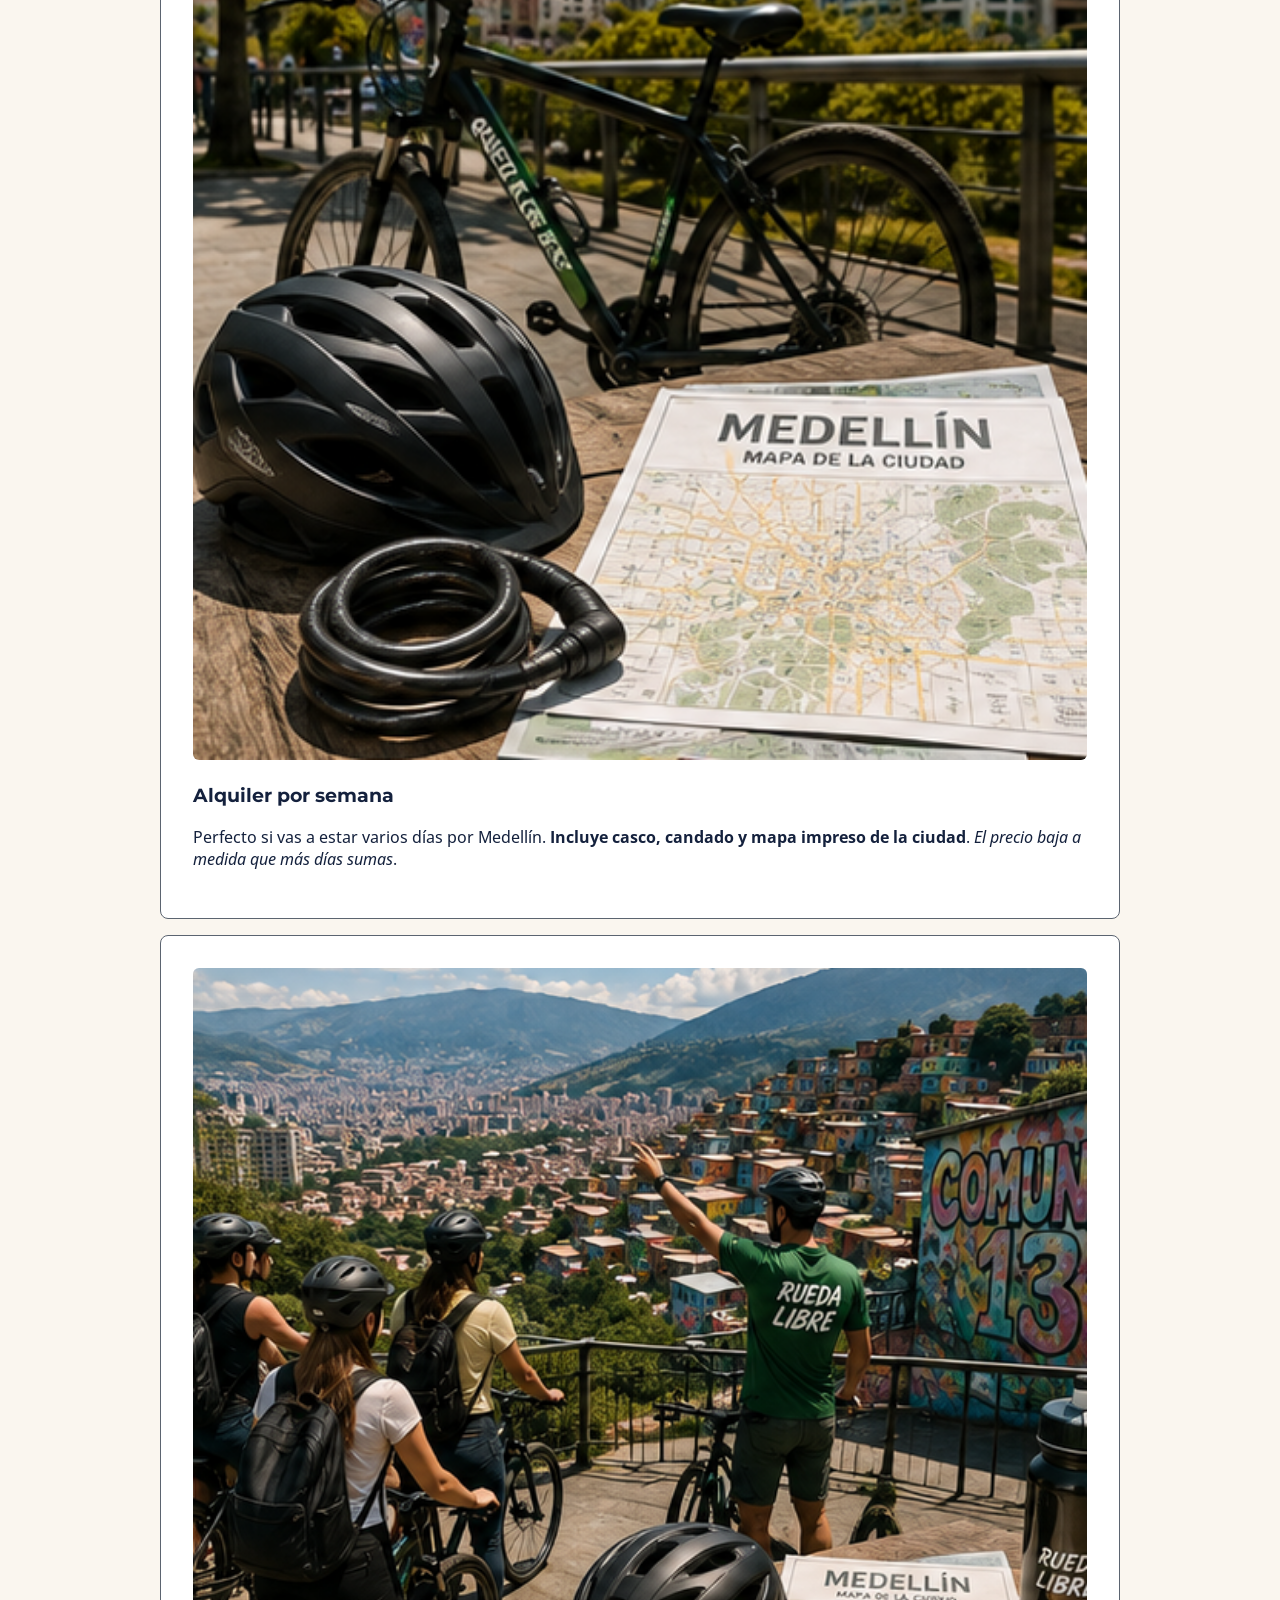
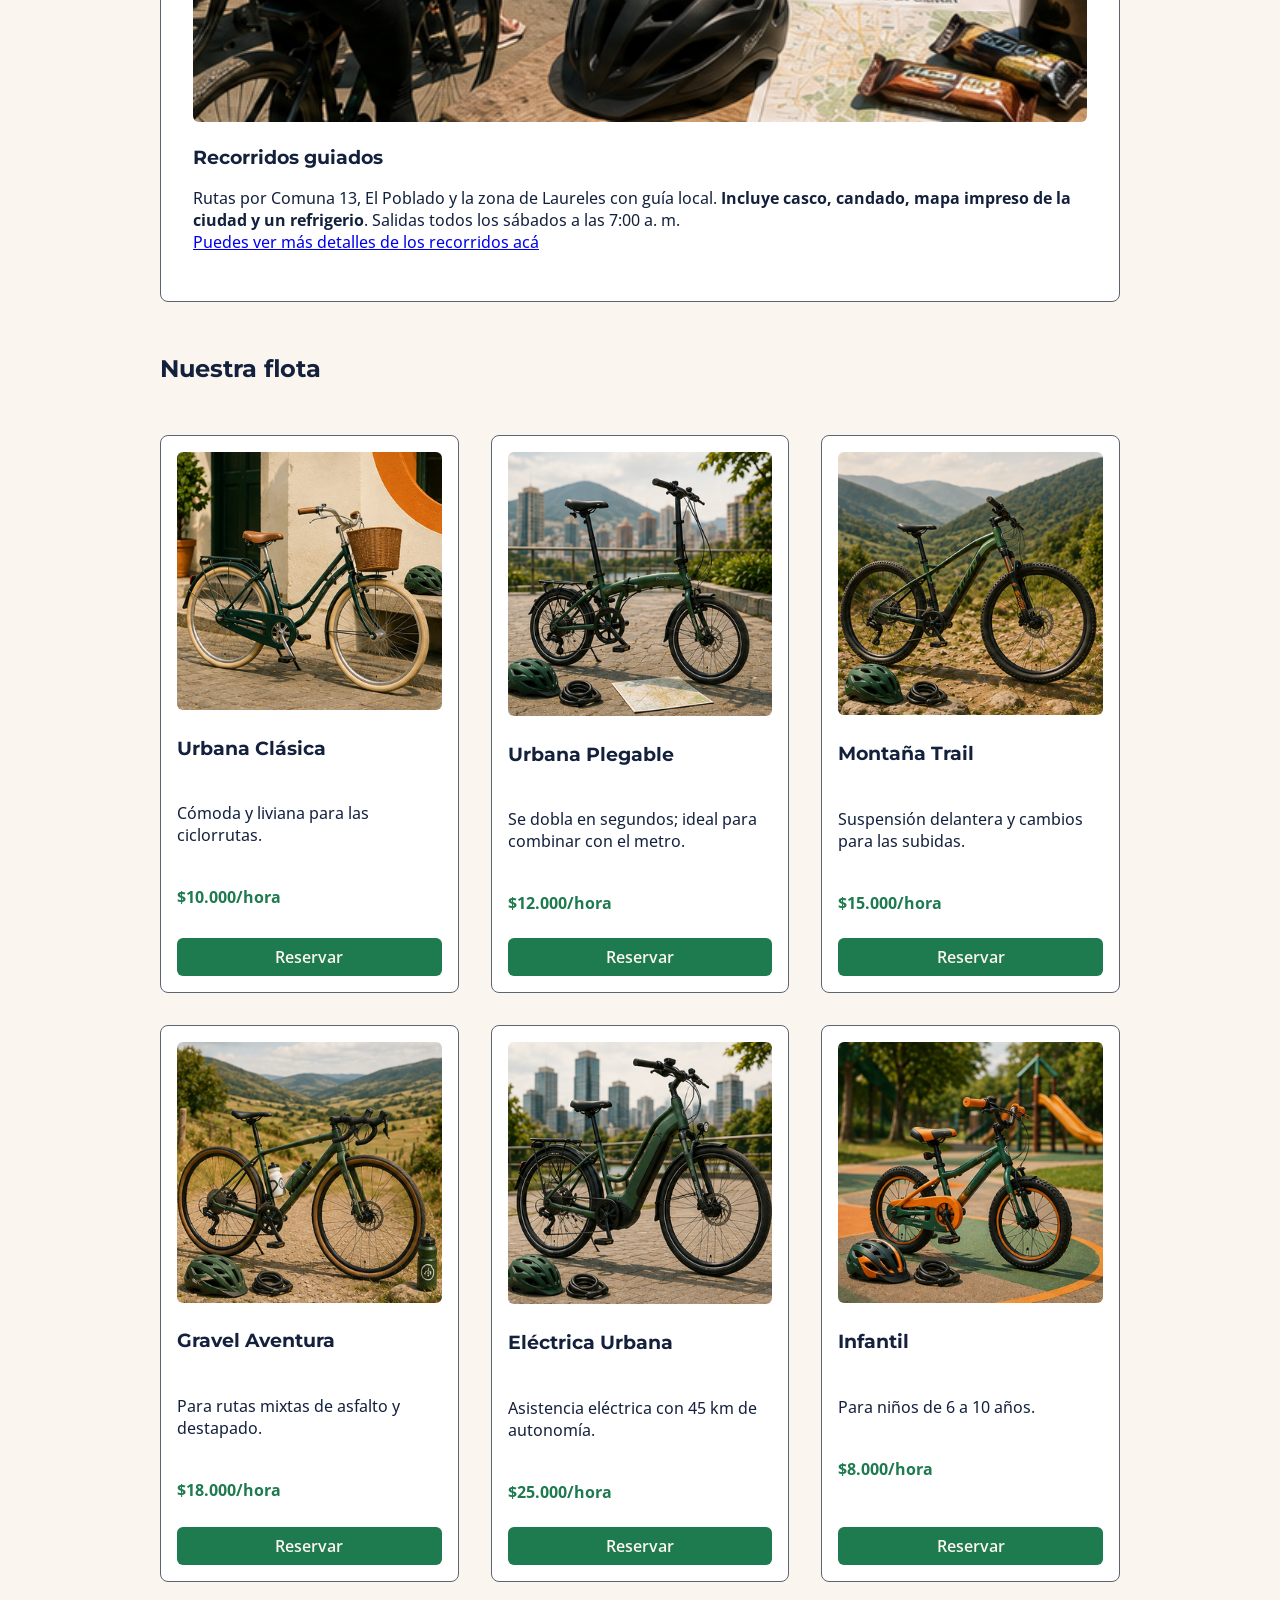
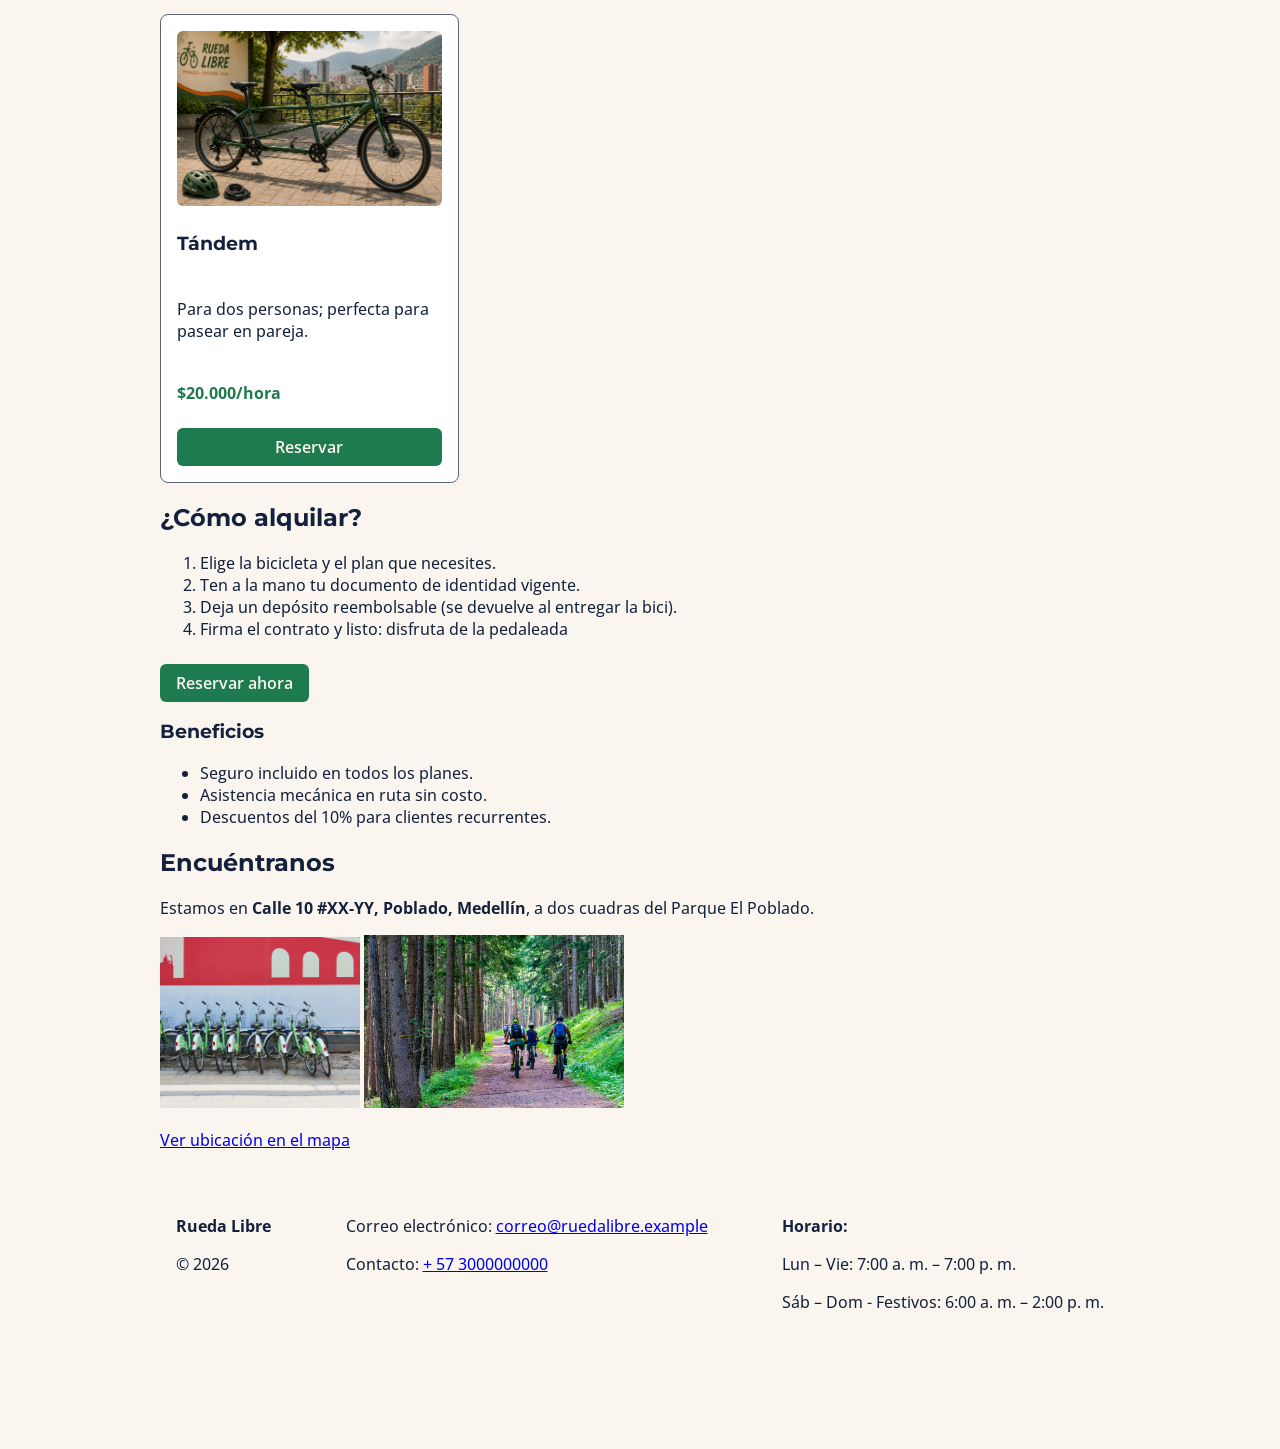
==== commit 6b7bc379: "feat: Agregar sección Nuestra flota con grid adaptable" ====
--- a/index.html
+++ b/index.html
@@ -102,6 +102,67 @@
                 </p>
             </article>
         </section>
+        
+        <!--Sección de Nuestra flota-->
+        <section id="flota">
+            <h2>Nuestra flota</h2>
+
+            <article class="flota-item">
+                <img src="img/urbana-clasica.png" alt="Bicicleta Urbana Clásica">
+                <h3>Urbana Clásica</h3>
+                <p>Cómoda y liviana para las ciclorrutas.</p>
+                <p class="flota-precio">$10.000/hora</p>
+                <a href="./paginas/reservas.html" class="btn-reserva">Reservar</a>
+            </article>
+
+            <article class="flota-item">
+                <img src="img/urbana-plegable.png" alt="Bicicleta Urbana Plegable">
+                <h3>Urbana Plegable</h3>
+                <p>Se dobla en segundos; ideal para combinar con el metro.</p>
+                <p class="flota-precio">$12.000/hora</p>
+                <a href="./paginas/reservas.html" class="btn-reserva">Reservar</a>
+            </article>
+
+            <article class="flota-item">
+                <img src="img/montana-trail.png" alt="Bicilceta Montaña Trail">
+                <h3>Montaña Trail</h3>
+                <p>Suspensión delantera y cambios para las subidas.</p>
+                <p class="flota-precio">$15.000/hora</p>
+                <a href="./paginas/reservas.html" class="btn-reserva">Reservar</a>
+            </article>
+
+            <article class="flota-item">
+                <img src="img/gravel-aventura.png" alt="Bicicleta Gravel Aventura">
+                <h3>Gravel Aventura</h3>
+                <p>Para rutas mixtas de asfalto y destapado.</p>
+                <p class="flota-precio">$18.000/hora</p>
+                <a href="./paginas/reservas.html" class="btn-reserva">Reservar</a>
+            </article>
+
+            <article class="flota-item">
+                <img src="img/electrica-urbana.png" alt="Bicicleta Eléctrica Urbana">
+                <h3>Eléctrica Urbana</h3>
+                <p>Asistencia eléctrica con 45 km de autonomía.</p>
+                <p class="flota-precio">$25.000/hora</p>
+                <a href="./paginas/reservas.html" class="btn-reserva">Reservar</a>
+            </article>
+
+            <article class="flota-item">
+                <img src="img/infantil.png" alt="Bicicleta Infantil">
+                <h3>Infantil</h3>
+                <p>Para niños de 6 a 10 años.</p>
+                <p class="flota-precio">$8.000/hora</p>
+                <a href="./paginas/reservas.html" class="btn-reserva">Reservar</a>
+            </article>
+
+            <article class="flota-item">
+                <img src="img/tandem.png" alt="Bicicleta Infantil">
+                <h3>Tándem</h3>
+                <p>Para dos personas; perfecta para pasear en pareja.</p>
+                <p class="flota-precio">$20.000/hora</p>
+                <a href="./paginas/reservas.html" class="btn-reserva">Reservar</a>
+            </article>
+        </section>
 
         <!--Sección de ¿Cómo alquilar?-->
         <section id="como-alquilar">
--- a/css/style.css
+++ b/css/style.css
@@ -362,3 +362,43 @@
     margin: 0 auto;
     padding: var(--espacio3) var(--espacio2);
 }
+
+/* ============================================
+    11. FLOTA   
+   ============================================ */
+
+#flota {
+    display: grid;
+    grid-template-columns: repeat(auto-fill, minmax(250px, 1fr));
+    gap: var(--espacio3);
+    margin-top: var(--espacio3);
+}
+
+#flota h2 {
+    grid-column: 1 / -1;
+}
+
+.flota-item {
+    background-color: #ffffff;
+    border: 1px solid var(--gris-asfalto);
+    border-radius: 8px;
+    padding: var(--espacio2);
+    display: flex;
+    flex-direction: column;
+    gap: var(--espacio1);
+}
+
+.flota-item img {
+    width: 100%;
+    border-radius: 6px;
+}
+
+.flota-precio {
+    font-weight: 700;
+    color: var(--verde-ruta);
+}
+
+.flota-item .btn-reserva {
+    margin-top: auto;
+    text-align: center;
+}
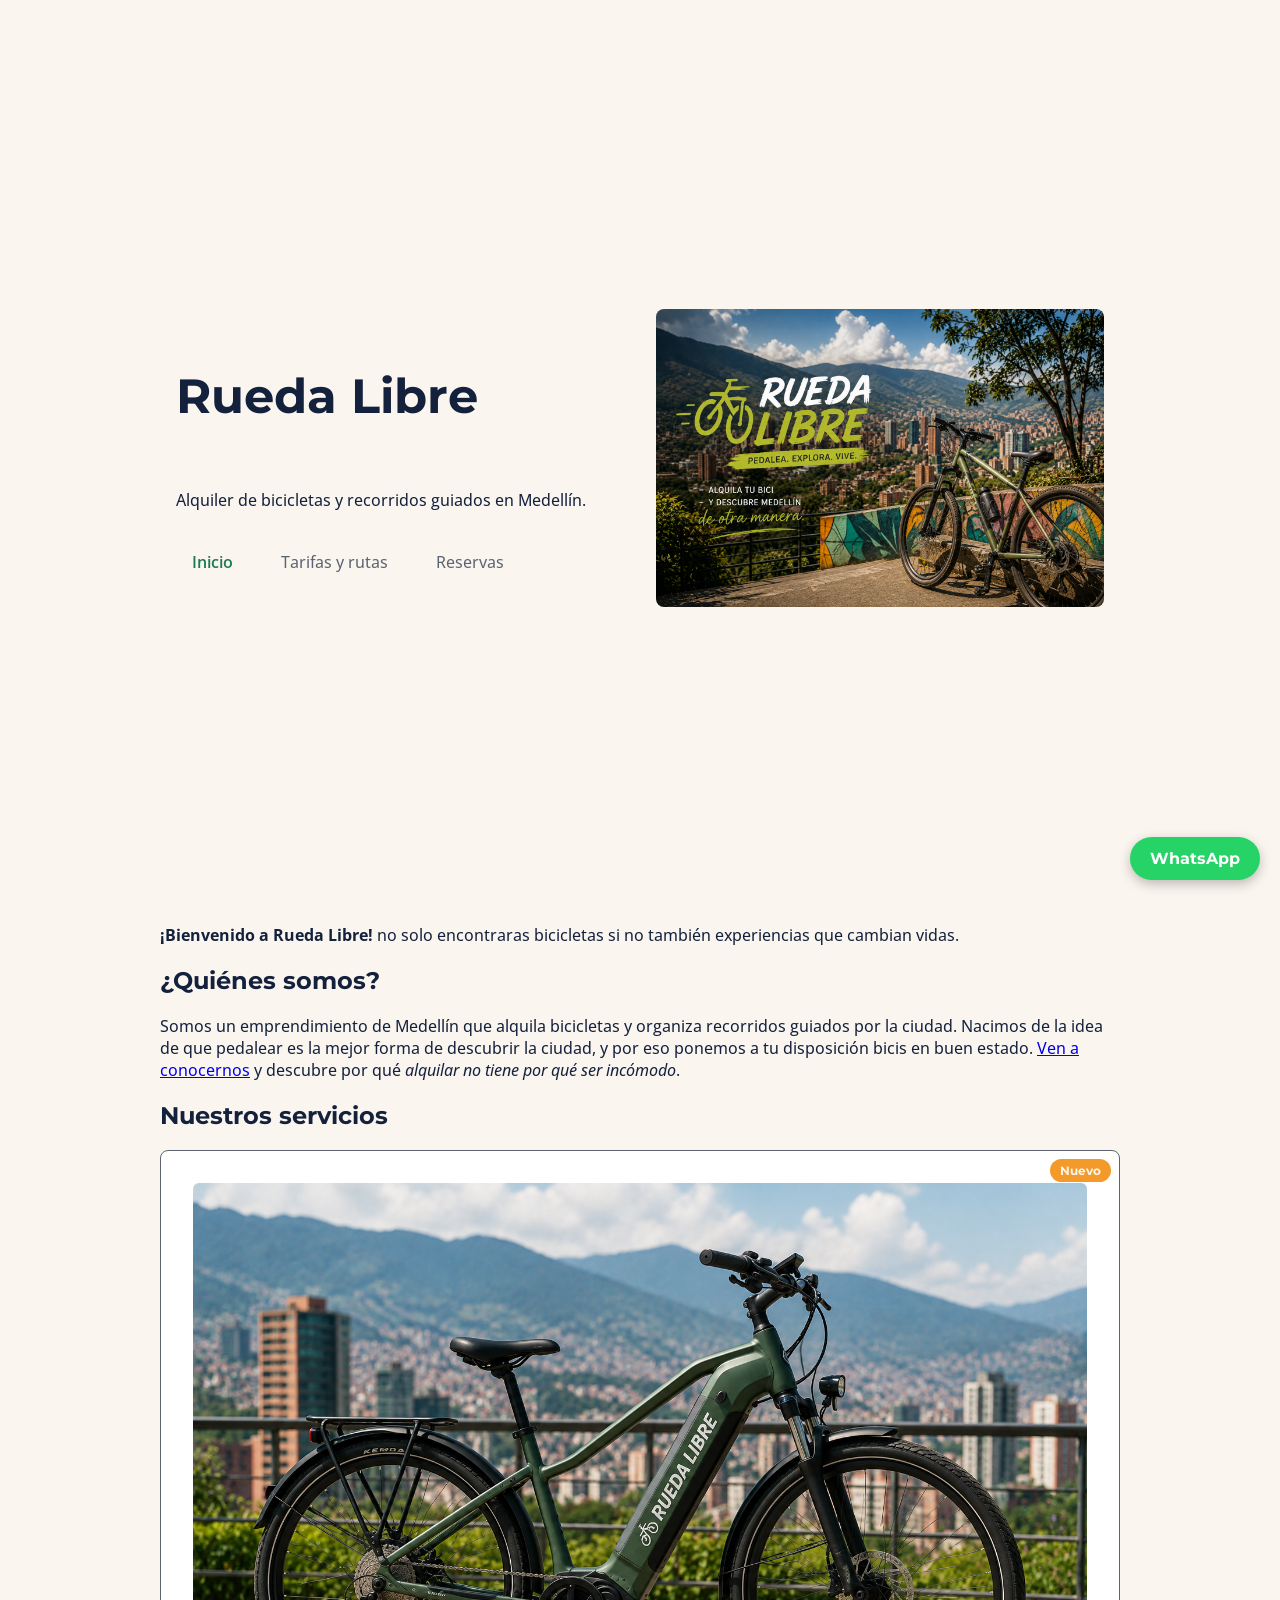
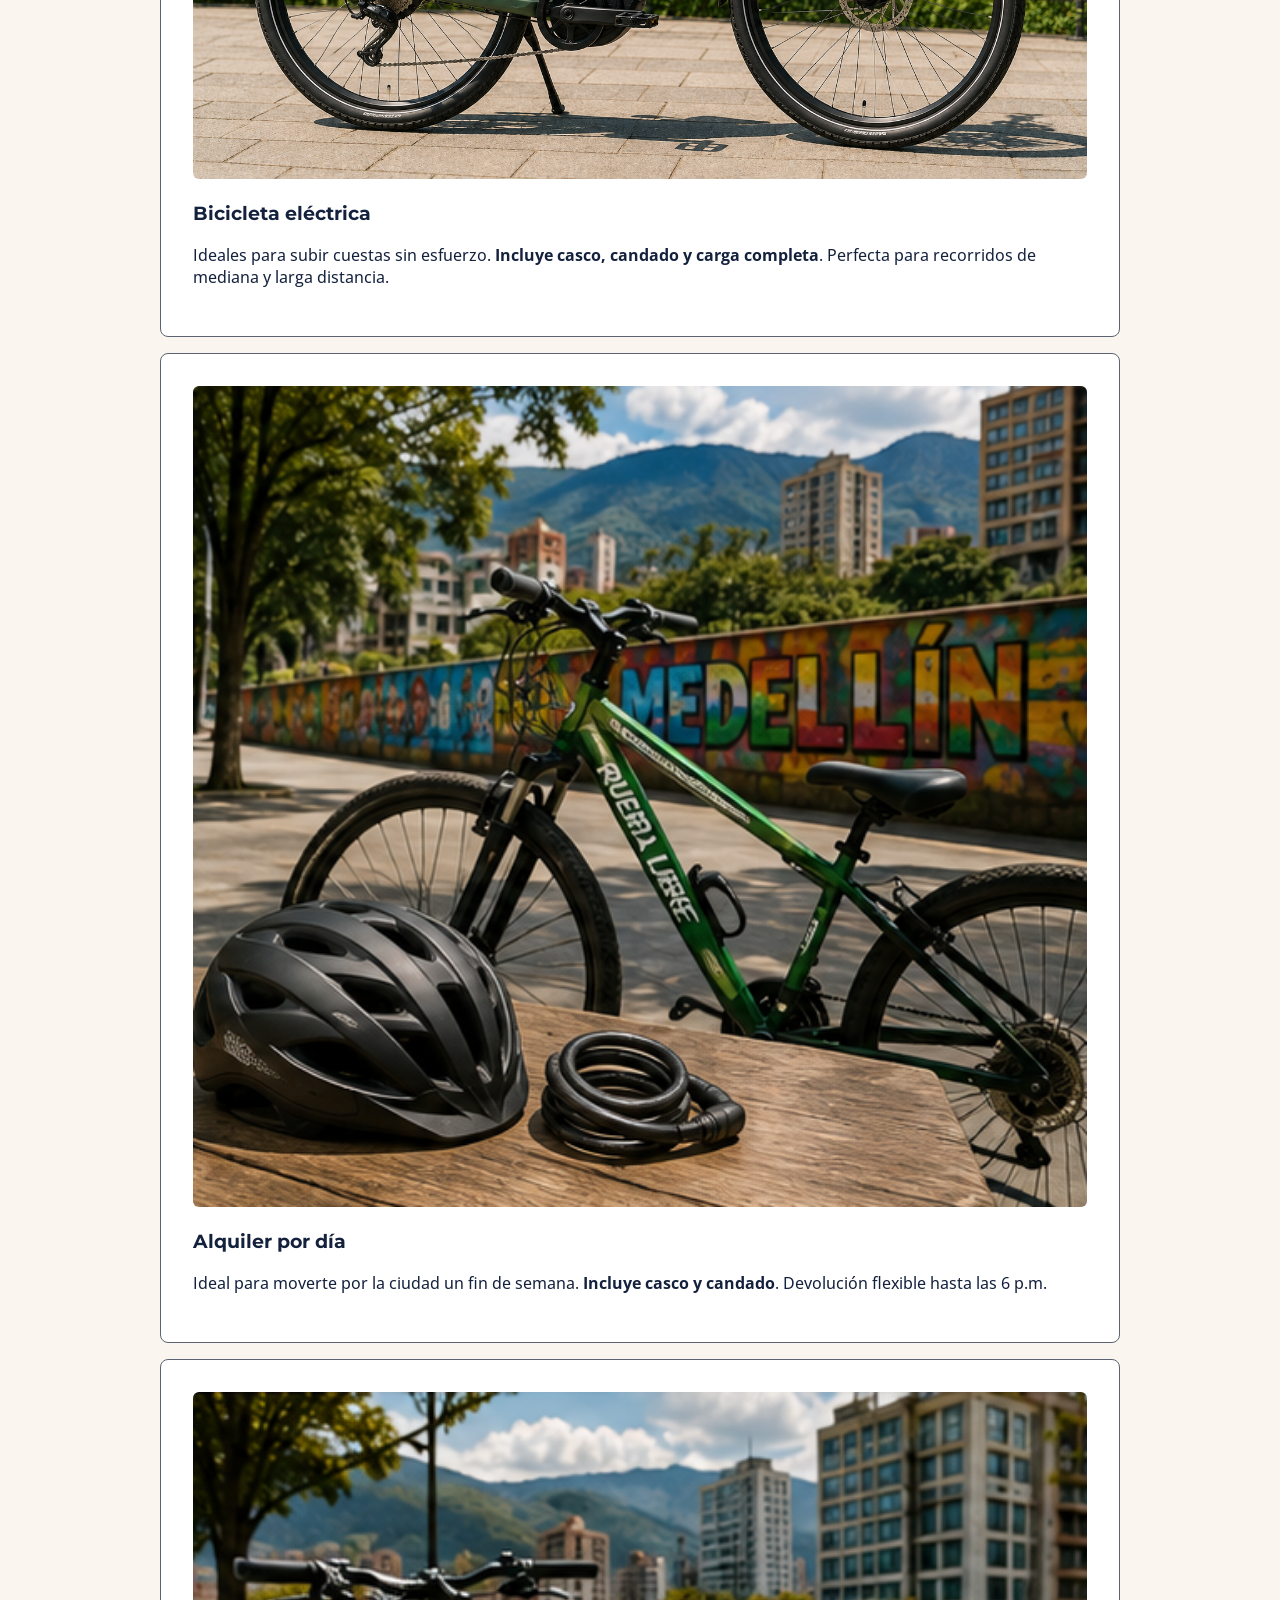
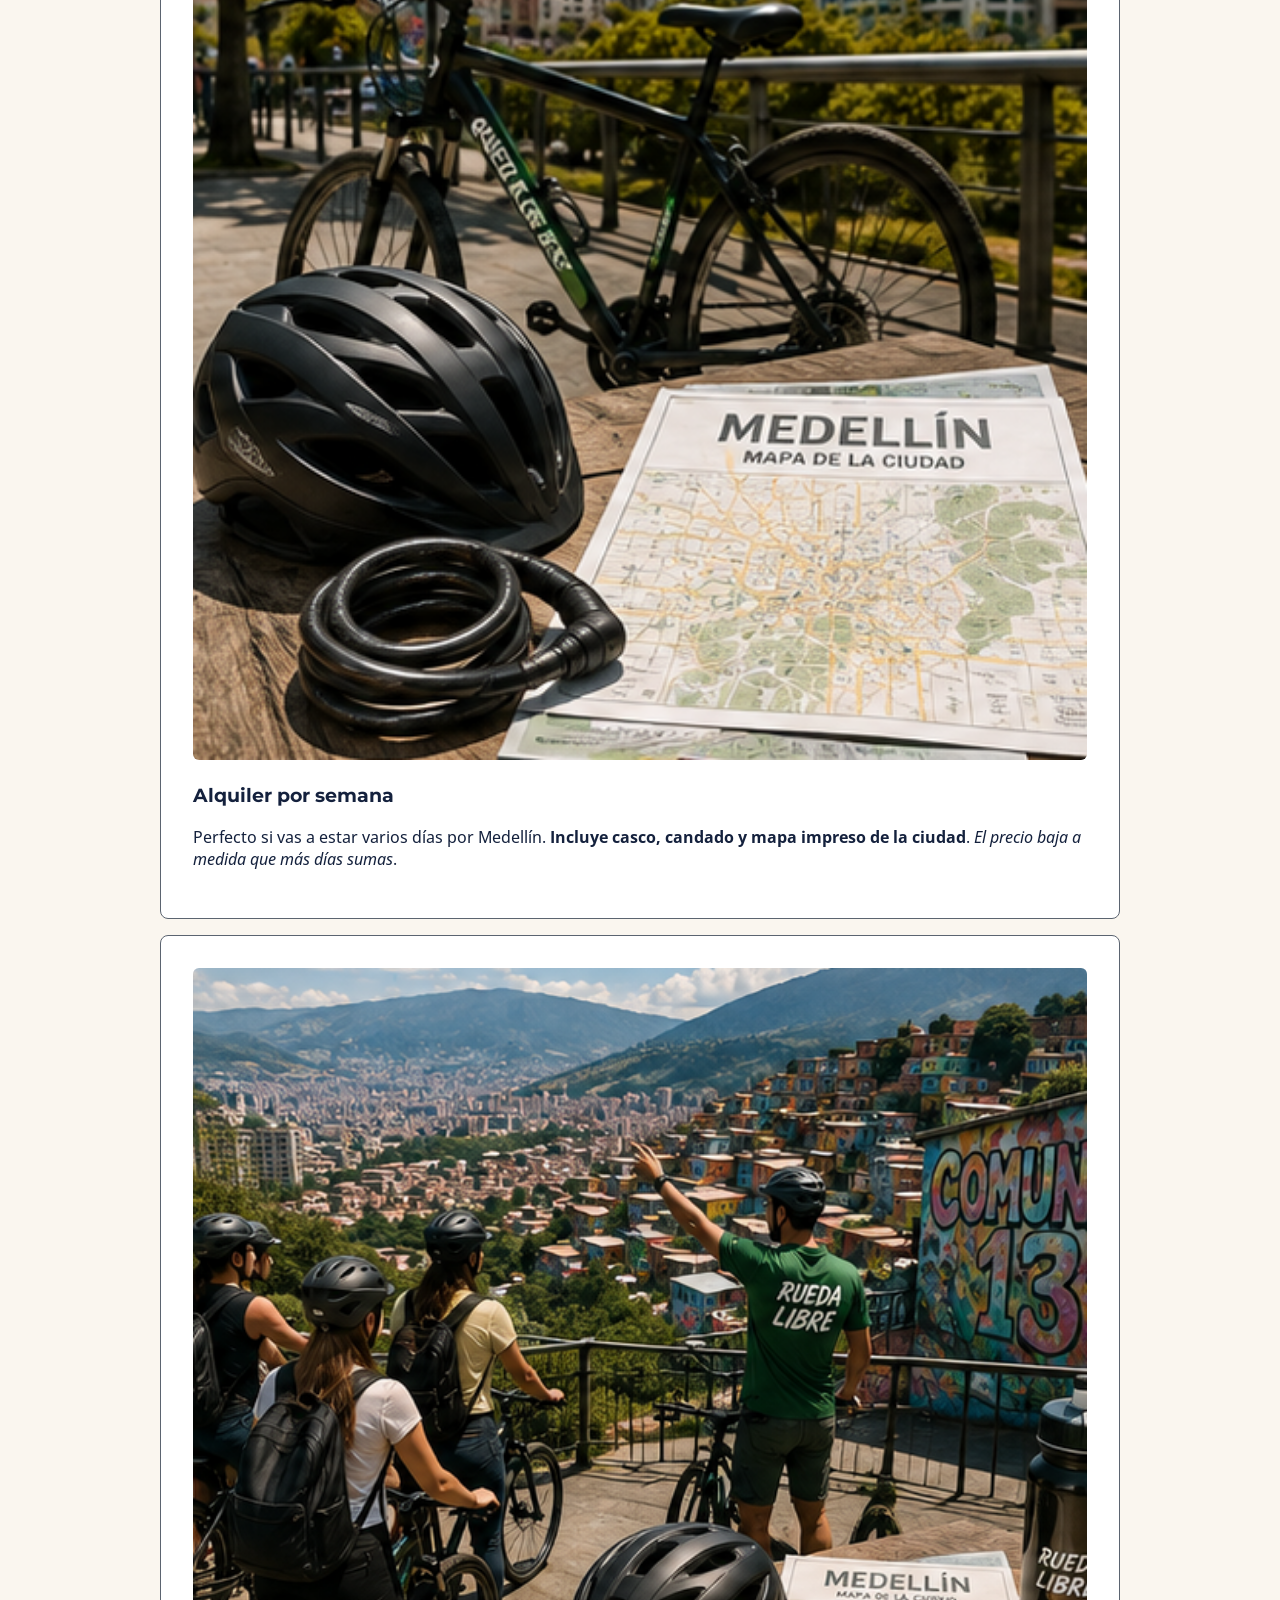
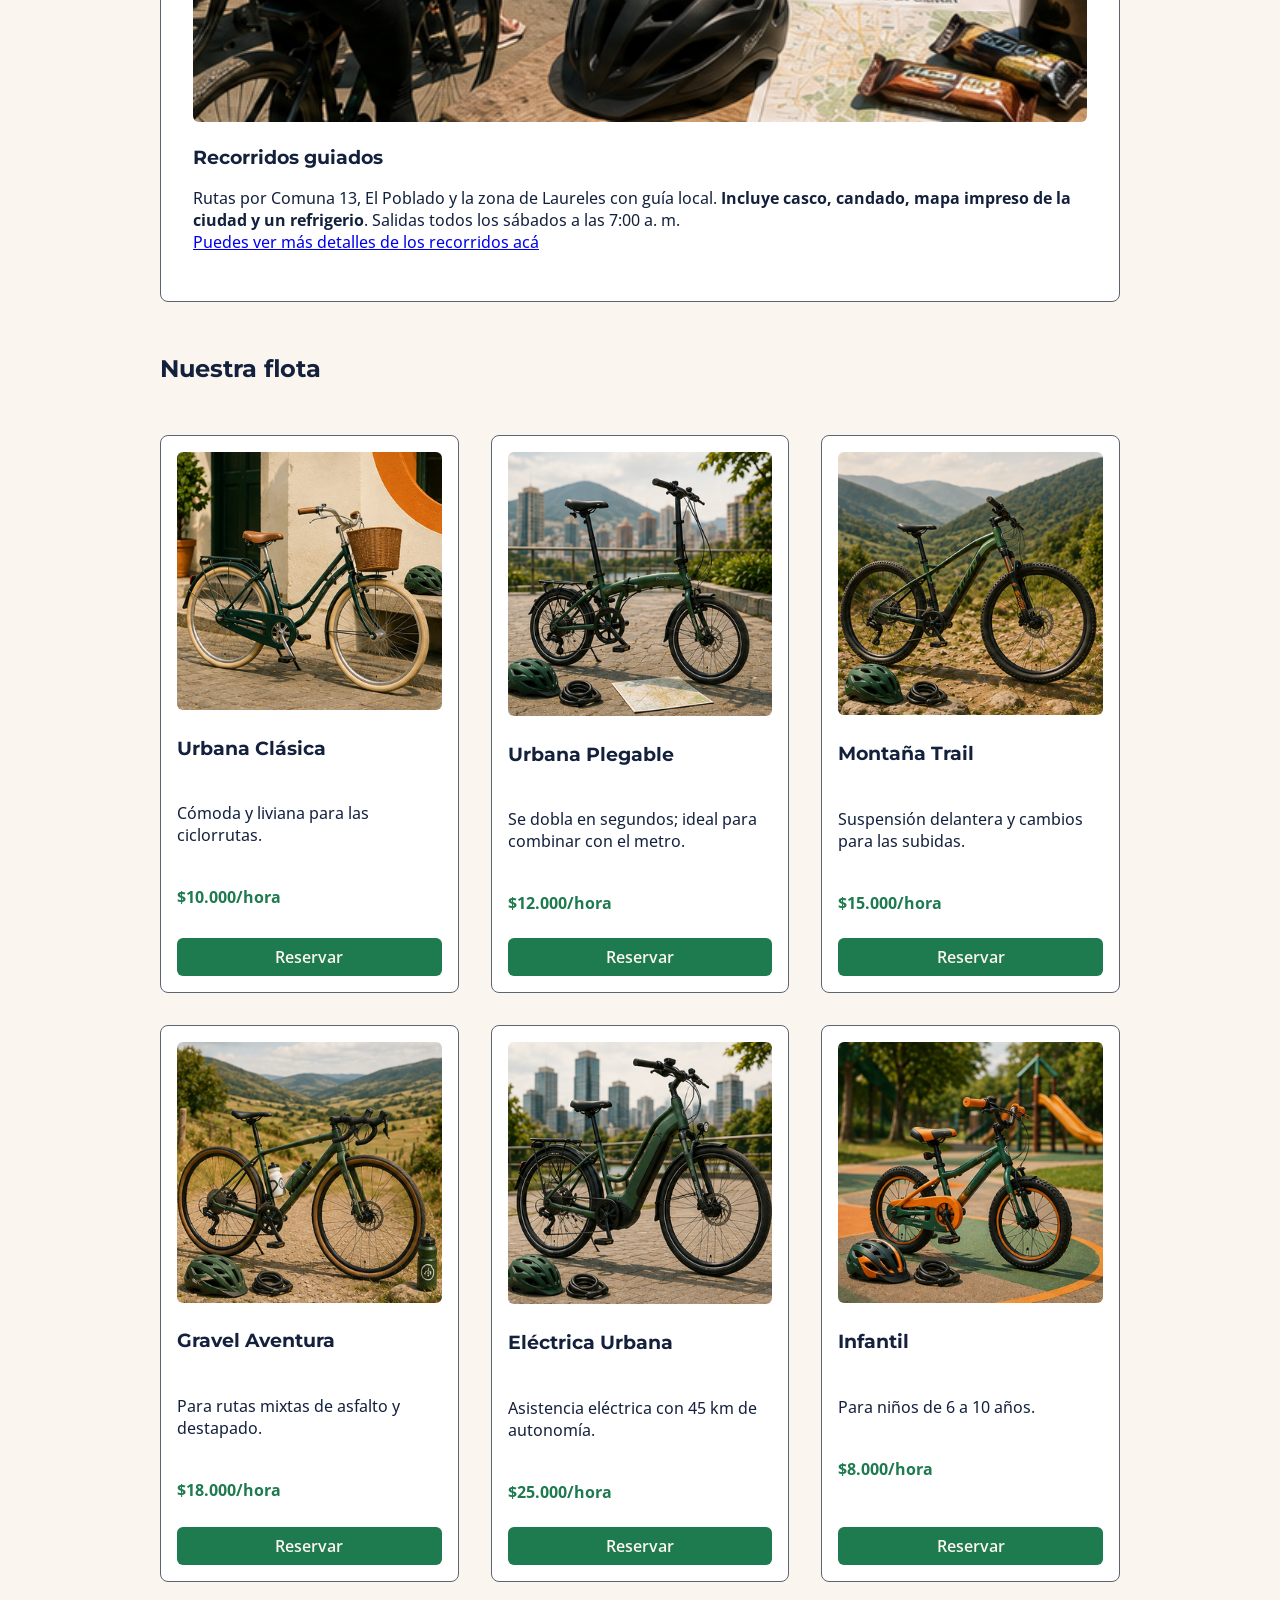
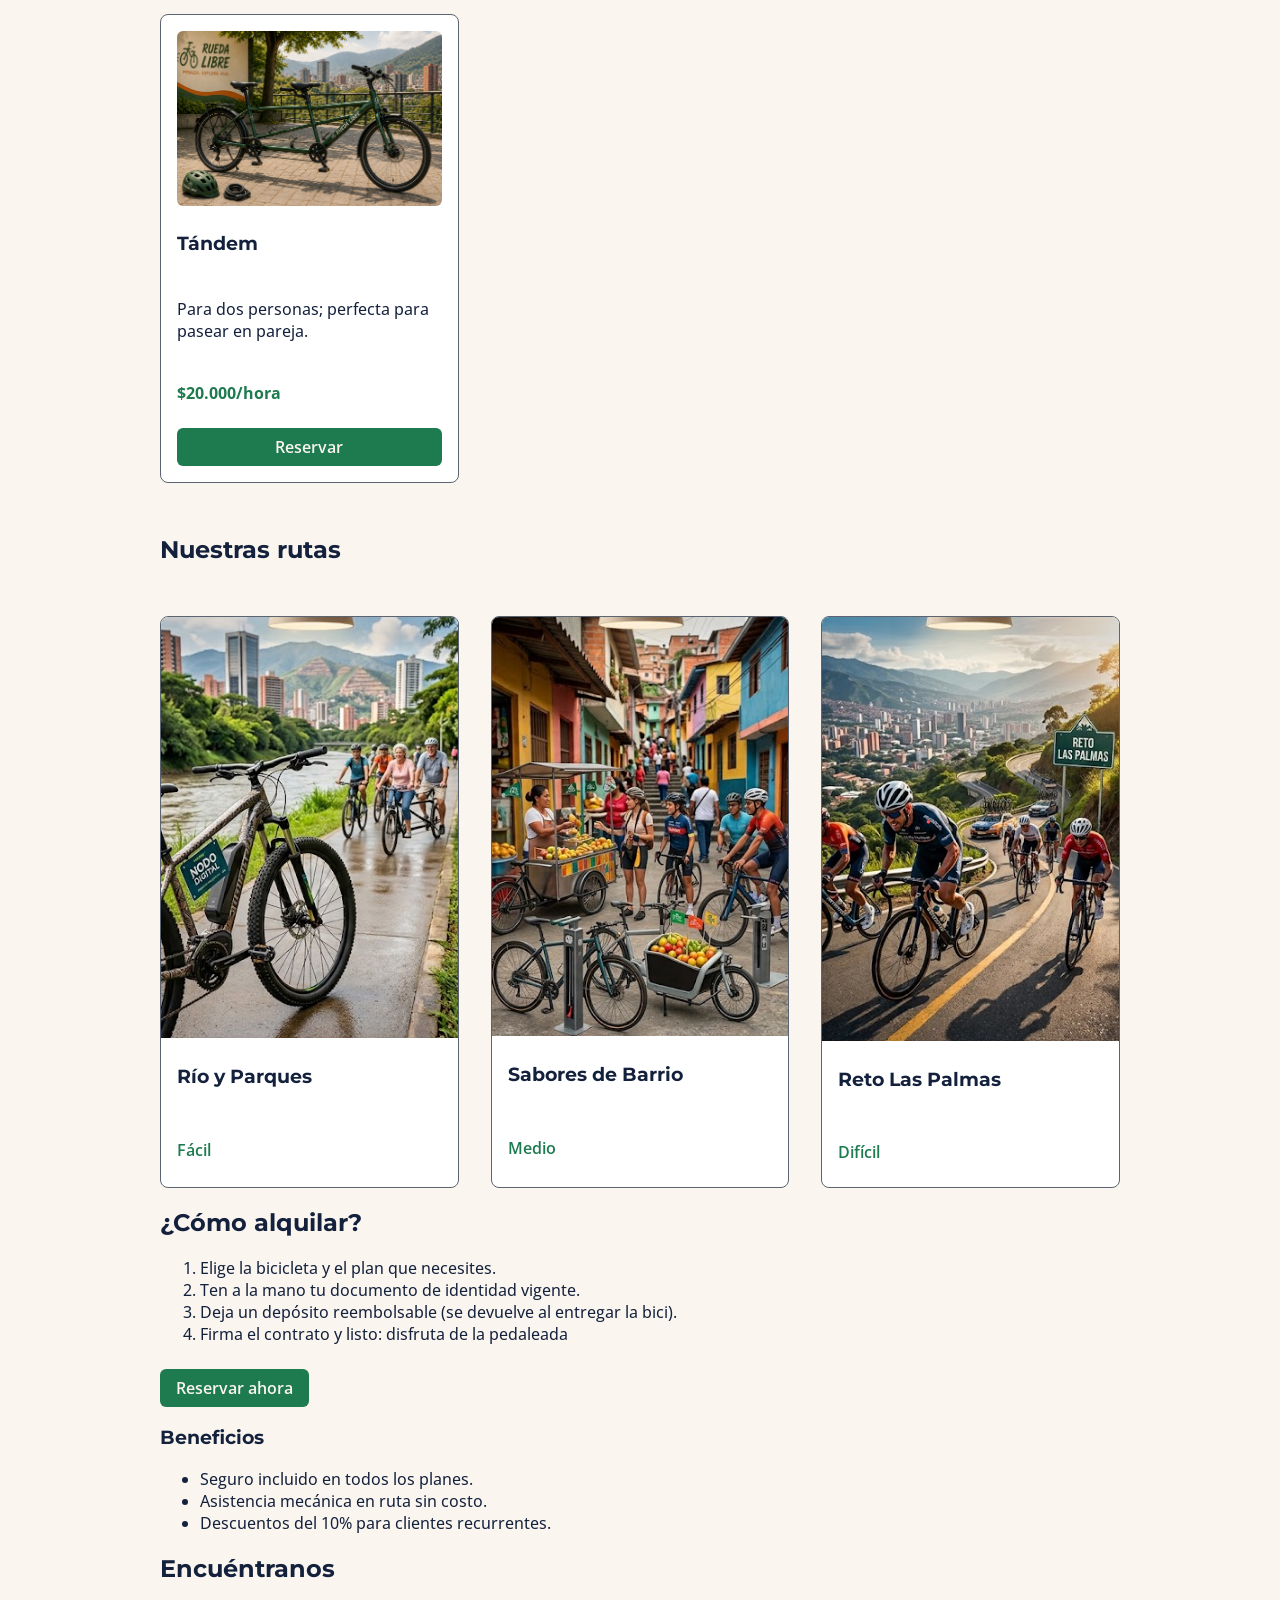
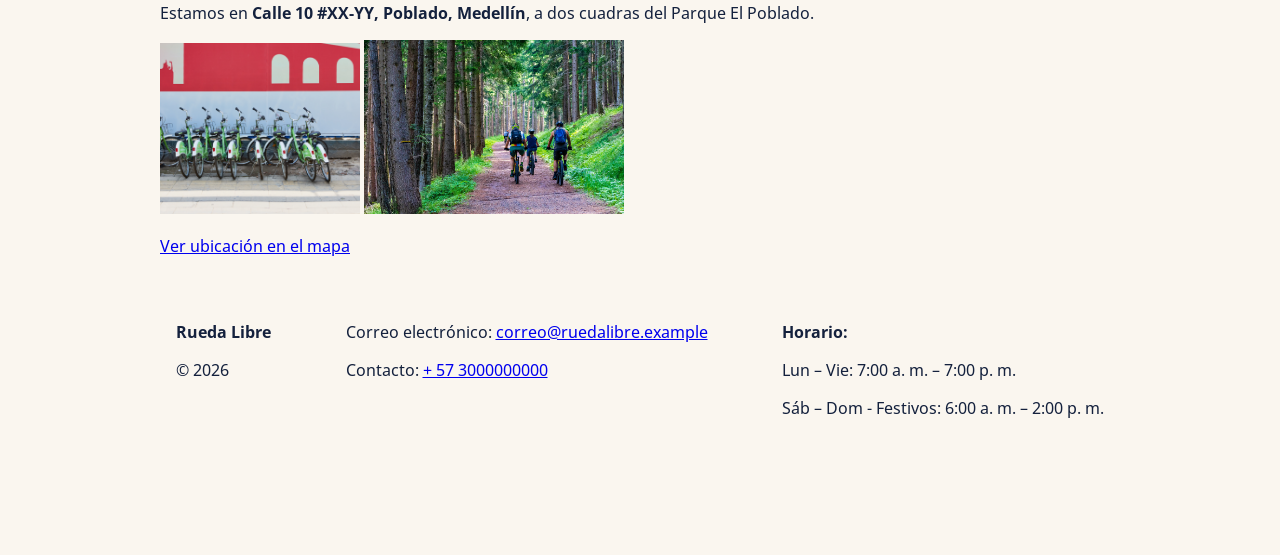
==== commit 874218f9: "feat: Layout con Grid y Flexbox" ====
--- a/index.html
+++ b/index.html
@@ -22,9 +22,10 @@
 </head>
 
 <body>
-    <header class="portada">
-        <div class="portada-top">
+    <header class="portada-inicio">
+        <div class="portada-texto">
             <h1>Rueda Libre</h1>
+            <p>Alquiler de bicicletas y recorridos guiados en Medellín.</p>
 
             <nav id="menu">
                 <a class="activo" href="index.html">Inicio</a>
@@ -32,7 +33,7 @@
                 <a href="./paginas/reservas.html">Reservas</a>
             </nav>
         </div>
-        <img src="img/portada.png" alt="Logo página">
+        <img src="img/portada.png" alt="Logo página" class="portada-foto">
     </header>
 
     <main>
@@ -164,6 +165,29 @@
             </article>
         </section>
 
+        <!--Sección de Nuestras rutas-->
+        <section id="rutas">
+            <h2>Nuestras rutas</h2>
+
+            <article class="ruta-item">
+                <img src="img/rios-y-parques.png" alt="Ruta Río y Parques">
+                <h3>Río y Parques</h3>
+                <p class="ruta-nivel">Fácil</p>
+            </article>
+
+            <article class="ruta-item">
+                <img src="img/sabores-de-barrio.png" alt="Ruta Sabores de Barrio">
+                <h3>Sabores de Barrio</h3>
+                <p class="ruta-nivel">Medio</p>
+            </article>
+            
+            <article class="ruta-item">
+                <img src="img/reto-las-palmas.png" alt="Ruta Reto Las Palmas">
+                <h3>Reto Las Palmas</h3>
+                <p class="ruta-nivel">Difícil</p>
+            </article>
+        </section>
+
         <!--Sección de ¿Cómo alquilar?-->
         <section id="como-alquilar">
             <h2>¿Cómo alquilar?</h2>
--- a/css/style.css
+++ b/css/style.css
@@ -58,6 +58,23 @@
     padding: var(--espacio2);
 }
 
+.portada-inicio {
+    min-height: 100vh;
+    display: grid;
+    grid-template-columns: 1fr 1fr;
+    align-items: center;
+    gap: var(--espacio3);
+    padding: var(--espacio2);
+    max-width: 60rem;
+    margin: 0 auto;
+}
+
+.portada-texto {
+    display: flex;
+    flex-direction: column;
+    gap: var(--espacio2);
+}
+
 .portada-top {
     display: flex;
     align-items: center;
@@ -68,7 +85,7 @@
 
 .portada img {
     width: 100%;
-    max-width: 950px;
+    max-width: 550px;
     height: auto;
 }
 
@@ -76,9 +93,14 @@
     font-size: 3rem;
 }
 
-.logo {
-    max-width: 100px;
+.portada-inicio h1 {
+    font-size: 3rem;
+}
+
+.portada-foto {
+    width: 100%;
     height: auto;
+    border-radius: 8px;
 }
 
 /* ============================================
@@ -299,6 +321,16 @@
     outline-offset: 2px;
 }
 
+.fila-dos {
+    display: flex;
+    gap: var(--espacio2);
+}
+
+.fila-dos p {
+    flex: 1; /* Indica que ocupe la mitad del ancho disponible */
+    margin-bottom: 0;
+}
+
 /* ============================================
     9. TABLAS
    ============================================ */
@@ -401,4 +433,55 @@
 .flota-item .btn-reserva {
     margin-top: auto;
     text-align: center;
+}
+
+/* ============================================
+    12. RUTAS
+   ============================================ */
+
+#rutas {
+    display: grid;
+    grid-template-columns: repeat(3, 1fr);
+    gap: var(--espacio3);
+    margin-top: var(--espacio3);
+}
+
+#rutas h2 {
+    grid-column: 1 / -1;
+}
+
+.ruta-item {
+    background-color: #ffffff;
+    border: 1px solid var(--gris-asfalto);
+    border-radius: 8px;
+    overflow: hidden;
+    display: flex;
+    flex-direction: column;
+}
+
+.ruta-item img {
+    width: 100%;
+    height: auto;
+    object-fit: cover;
+}
+
+.ruta-item h3,
+.ruta-item .ruta-nivel {
+    padding: var(--espacio1) var(--espacio2);
+}
+
+.ruta-nivel {
+    font-weight: 600;
+    color: var(--verde-ruta);
+}
+
+/* ============================================
+    13. RESERVAS (layout)
+   ============================================ */
+
+#main-reservas {
+    display: grid;
+    grid-template-columns: 2fr 1fr;
+    gap: var(--espacio3);
+    align-items: start;
 }
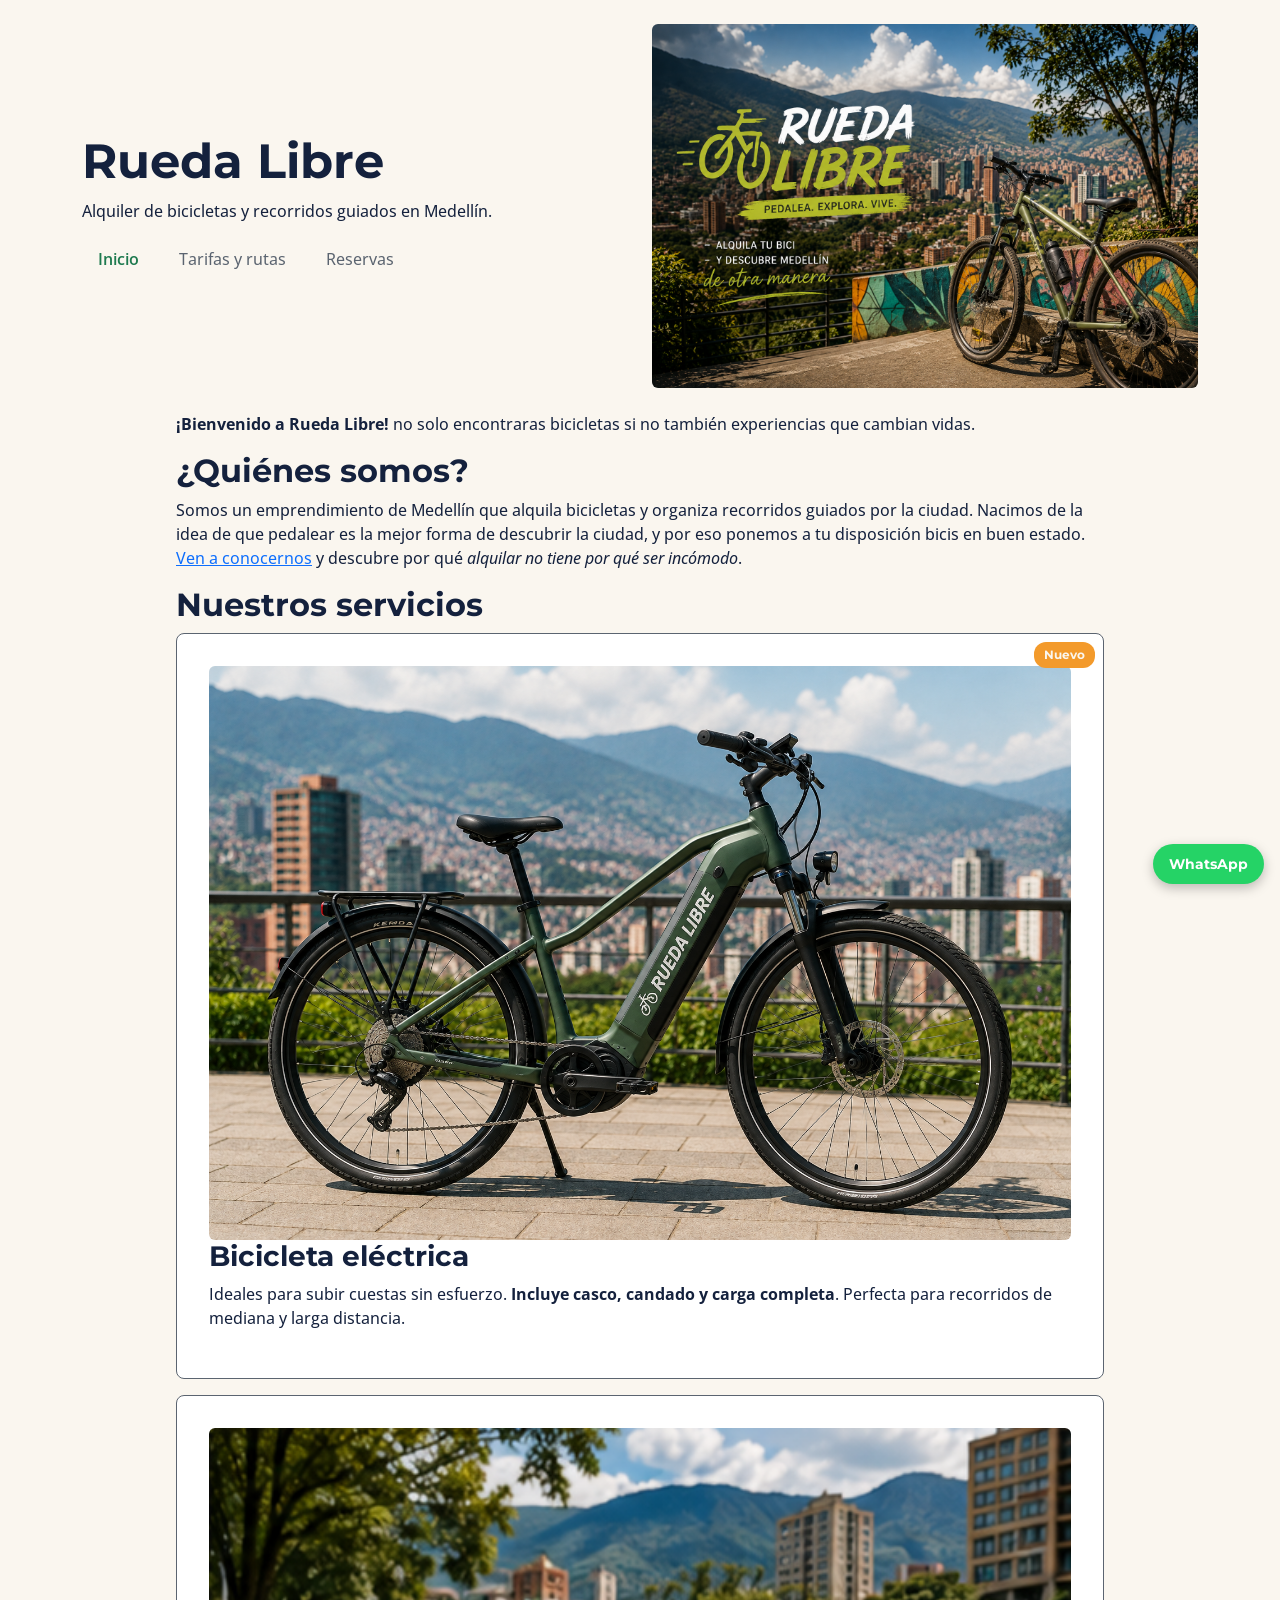
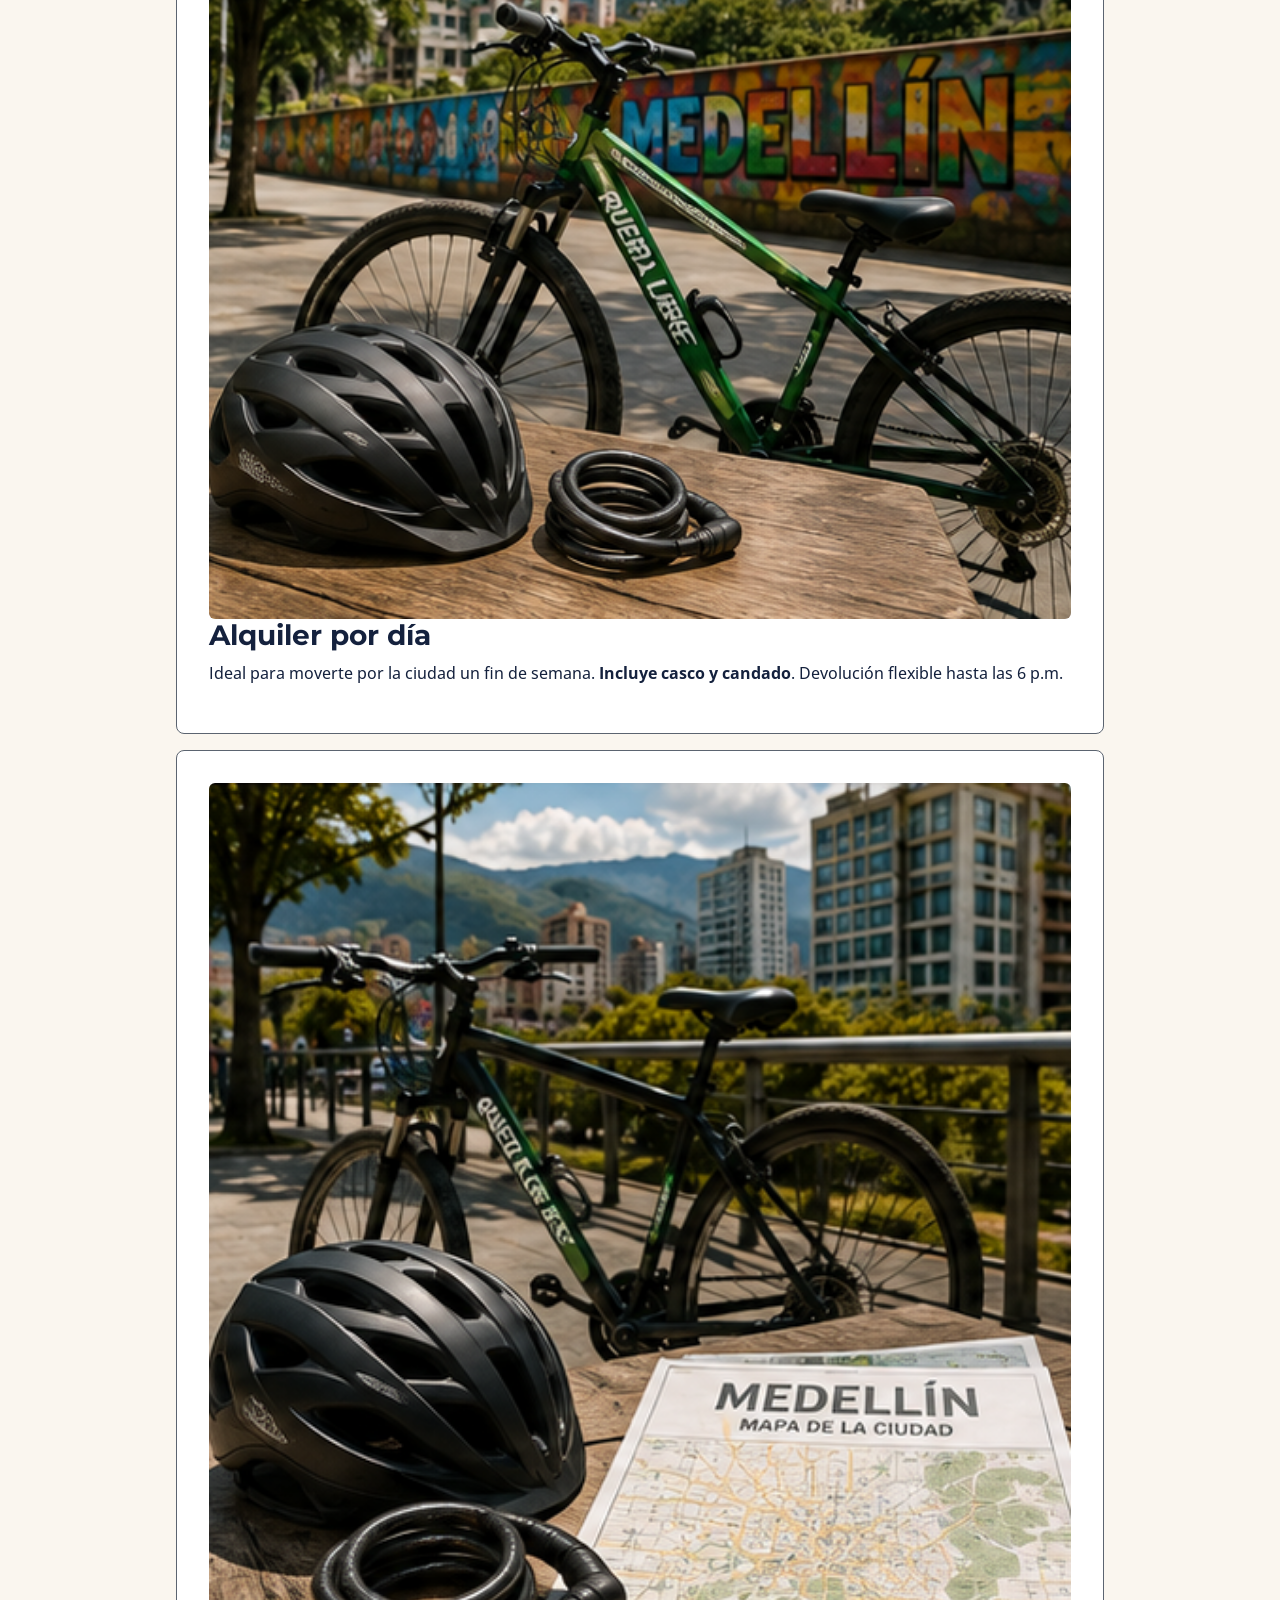
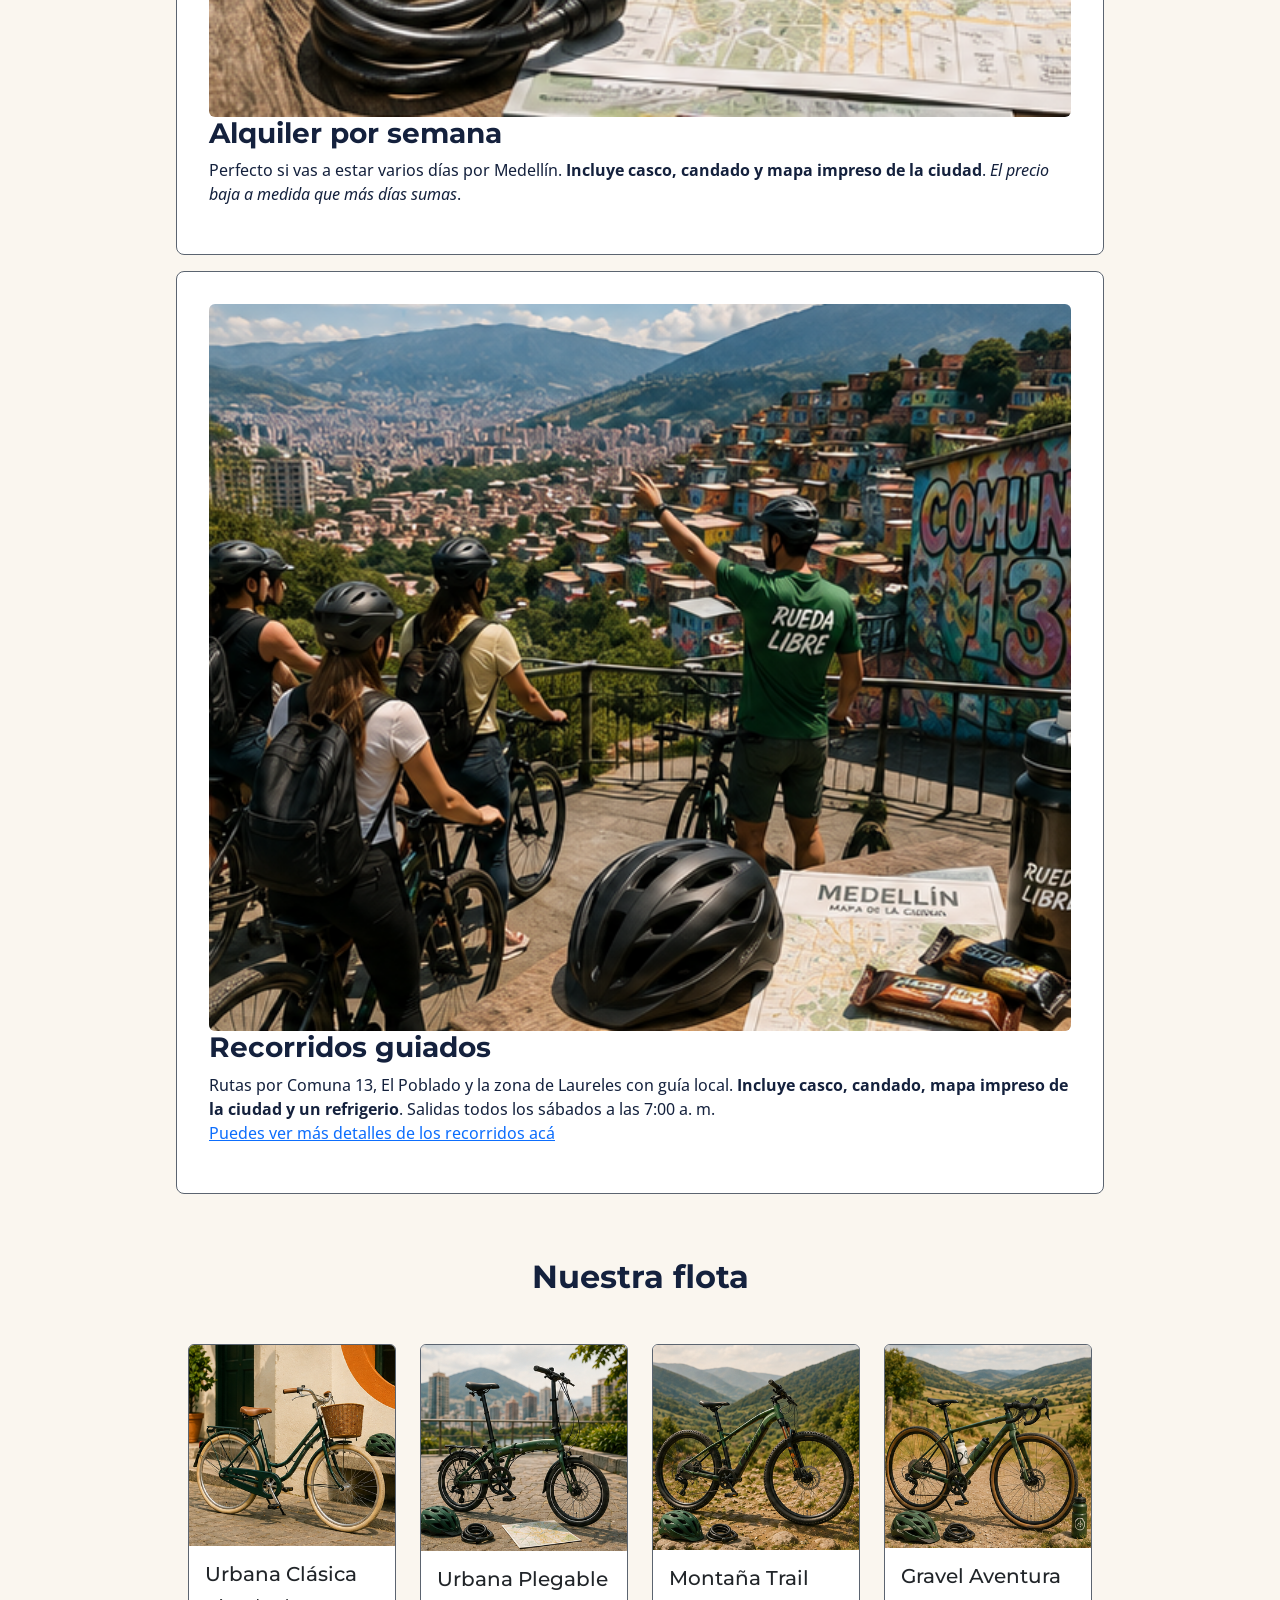
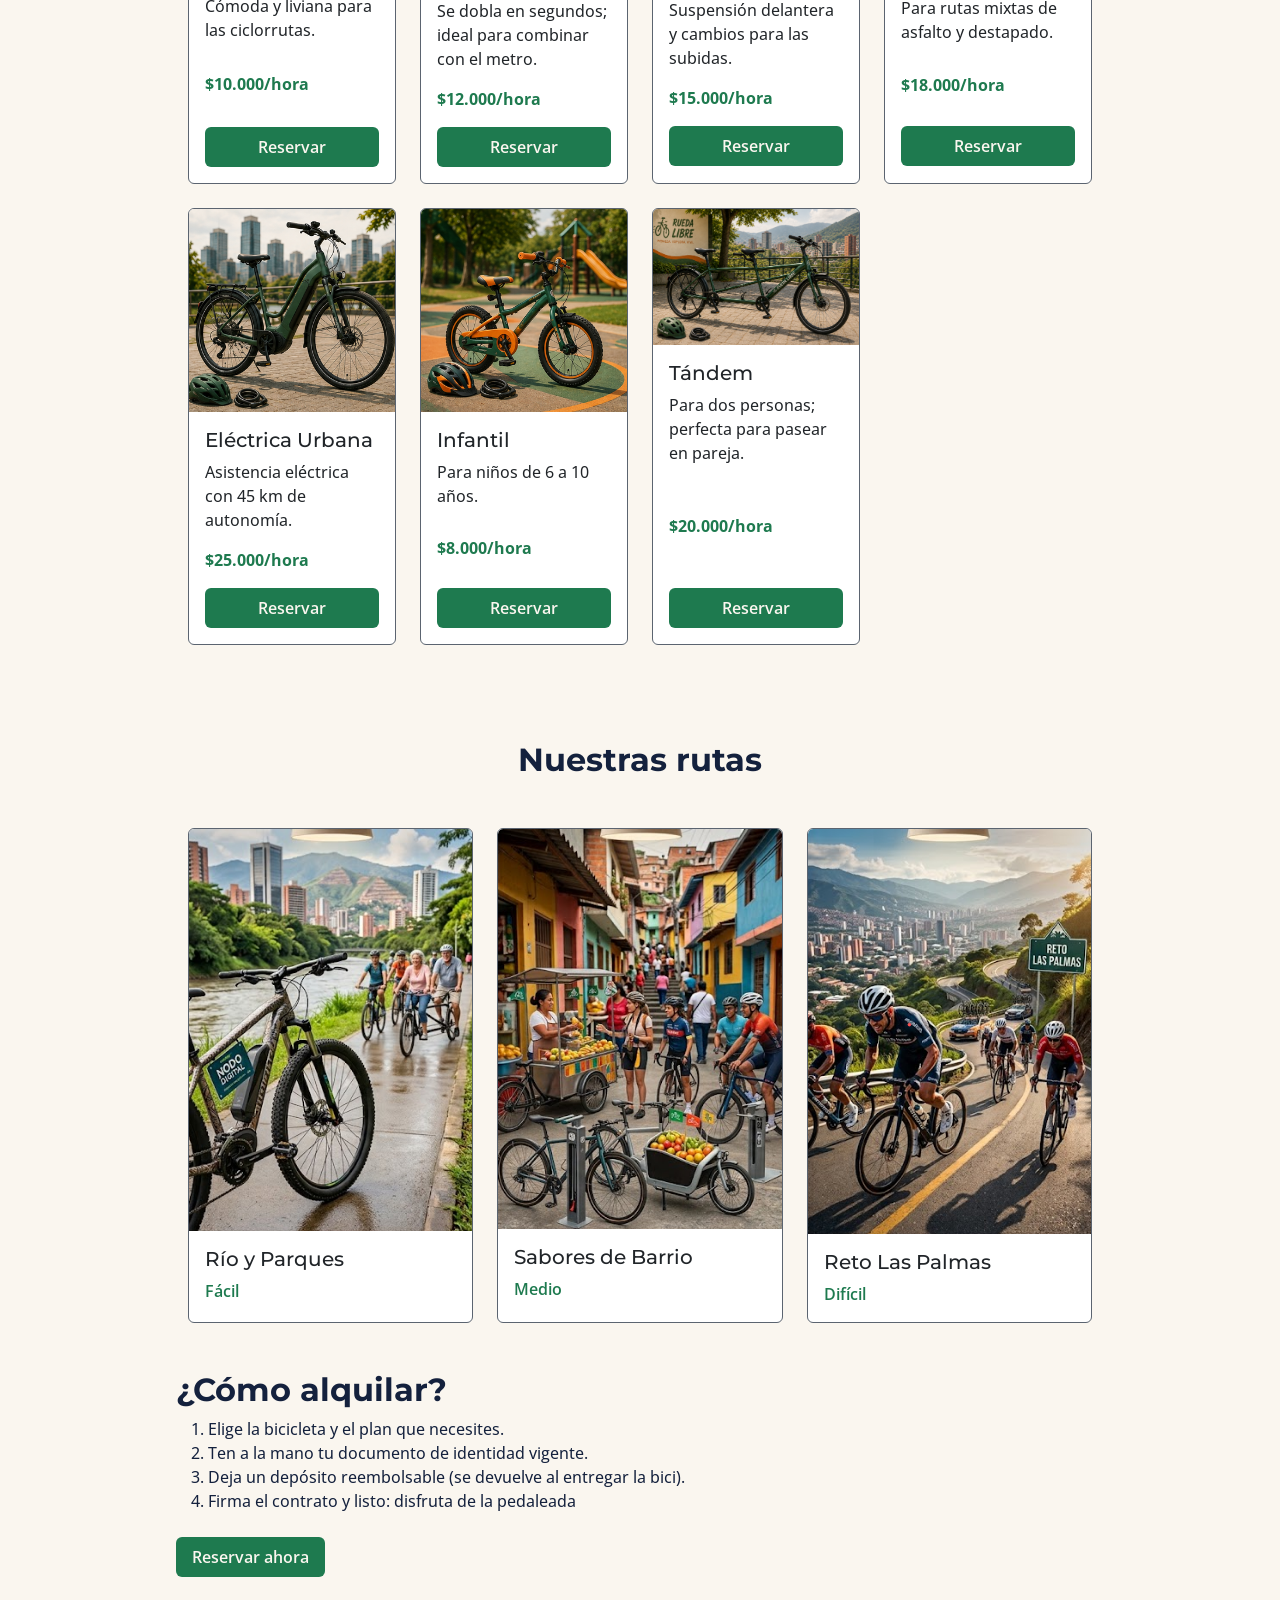
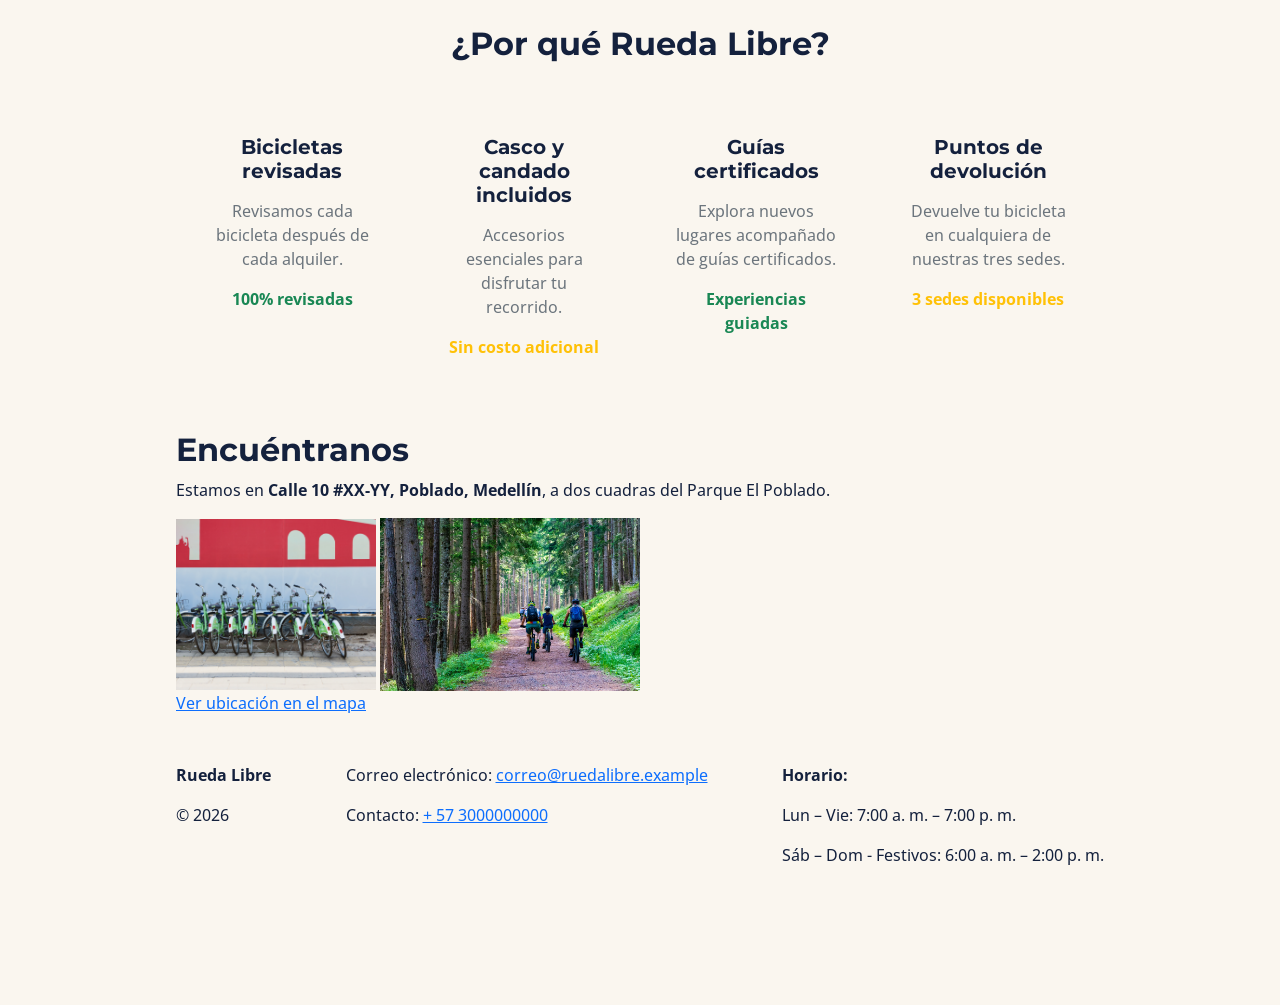
==== commit 5f5f6815: "feat: style: ajustar estilos con Bootstrap y evitar conflictos con reglas del CSS" ====
--- a/index.html
+++ b/index.html
@@ -18,22 +18,34 @@
         href="https://fonts.googleapis.com/css2?family=Jersey+10&family=Montserrat:ital,wght@0,100..900;1,100..900&family=Open+Sans:ital,wght@0,300..800;1,300..800&display=swap"
         rel="stylesheet">
 
+    <!-- Bootstrap -->
+    <link rel="stylesheet" href="https://cdn.jsdelivr.net/npm/bootstrap@5.3.8/dist/css/bootstrap.min.css">
+
+    <!-- CSS -->
     <link rel="stylesheet" href="css/style.css">
 </head>
 
 <body>
-    <header class="portada-inicio">
-        <div class="portada-texto">
-            <h1>Rueda Libre</h1>
-            <p>Alquiler de bicicletas y recorridos guiados en Medellín.</p>
-
-            <nav id="menu">
-                <a class="activo" href="index.html">Inicio</a>
-                <a href="./paginas/tarifas.html">Tarifas y rutas</a>
-                <a href="./paginas/reservas.html">Reservas</a>
-            </nav>
+    <header class="container py-4">
+        <div class="row align-items-center g-4">
+
+            <div class="col-12 col-lg-6">
+                <h1 class="fw-bold">Rueda Libre</h1>
+
+                <p>Alquiler de bicicletas y recorridos guiados en Medellín.</p>
+
+                <nav id="menu" class="d-flex flex-column flex-md-row gap-2">
+                    <a class="activo" href="index.html">Inicio</a>
+                    <a href="./paginas/tarifas.html">Tarifas y rutas</a>
+                    <a href="./paginas/reservas.html">Reservas</a>
+                </nav>
+            </div>
+
+            <div class="col-12 col-lg-6">
+                <img src="img/portada.png" alt="Portada de Rueda Libre" class="img-fluid rounded">
+            </div>
+
         </div>
-        <img src="img/portada.png" alt="Logo página" class="portada-foto">
     </header>
 
     <main>
@@ -103,89 +115,151 @@
                 </p>
             </article>
         </section>
-        
+
         <!--Sección de Nuestra flota-->
-        <section id="flota">
-            <h2>Nuestra flota</h2>
-
-            <article class="flota-item">
-                <img src="img/urbana-clasica.png" alt="Bicicleta Urbana Clásica">
-                <h3>Urbana Clásica</h3>
-                <p>Cómoda y liviana para las ciclorrutas.</p>
-                <p class="flota-precio">$10.000/hora</p>
-                <a href="./paginas/reservas.html" class="btn-reserva">Reservar</a>
-            </article>
-
-            <article class="flota-item">
-                <img src="img/urbana-plegable.png" alt="Bicicleta Urbana Plegable">
-                <h3>Urbana Plegable</h3>
-                <p>Se dobla en segundos; ideal para combinar con el metro.</p>
-                <p class="flota-precio">$12.000/hora</p>
-                <a href="./paginas/reservas.html" class="btn-reserva">Reservar</a>
-            </article>
-
-            <article class="flota-item">
-                <img src="img/montana-trail.png" alt="Bicilceta Montaña Trail">
-                <h3>Montaña Trail</h3>
-                <p>Suspensión delantera y cambios para las subidas.</p>
-                <p class="flota-precio">$15.000/hora</p>
-                <a href="./paginas/reservas.html" class="btn-reserva">Reservar</a>
-            </article>
-
-            <article class="flota-item">
-                <img src="img/gravel-aventura.png" alt="Bicicleta Gravel Aventura">
-                <h3>Gravel Aventura</h3>
-                <p>Para rutas mixtas de asfalto y destapado.</p>
-                <p class="flota-precio">$18.000/hora</p>
-                <a href="./paginas/reservas.html" class="btn-reserva">Reservar</a>
-            </article>
-
-            <article class="flota-item">
-                <img src="img/electrica-urbana.png" alt="Bicicleta Eléctrica Urbana">
-                <h3>Eléctrica Urbana</h3>
-                <p>Asistencia eléctrica con 45 km de autonomía.</p>
-                <p class="flota-precio">$25.000/hora</p>
-                <a href="./paginas/reservas.html" class="btn-reserva">Reservar</a>
-            </article>
-
-            <article class="flota-item">
-                <img src="img/infantil.png" alt="Bicicleta Infantil">
-                <h3>Infantil</h3>
-                <p>Para niños de 6 a 10 años.</p>
-                <p class="flota-precio">$8.000/hora</p>
-                <a href="./paginas/reservas.html" class="btn-reserva">Reservar</a>
-            </article>
-
-            <article class="flota-item">
-                <img src="img/tandem.png" alt="Bicicleta Infantil">
-                <h3>Tándem</h3>
-                <p>Para dos personas; perfecta para pasear en pareja.</p>
-                <p class="flota-precio">$20.000/hora</p>
-                <a href="./paginas/reservas.html" class="btn-reserva">Reservar</a>
-            </article>
+        <section id="flota" class="container py-5">
+            <div class="row g-4">
+
+                <div class="col-12">
+                    <h2 class="text-center mb-4">Nuestra flota</h2>
+                </div>
+
+                <div class="col-12 col-sm-6 col-lg-4 col-xl-3">
+                    <article class="card h-100 flota-item">
+                        <img src="img/urbana-clasica.png" class="card-img-top" alt="Bicicleta Urbana Clásica">
+
+                        <div class="card-body d-flex flex-column">
+                            <h3 class="card-title h5">Urbana Clásica</h3>
+                            <p class="card-text">Cómoda y liviana para las ciclorrutas.</p>
+                            <p class="flota-precio mt-auto">$10.000/hora</p>
+                            <a href="./paginas/reservas.html" class="btn-reserva text-center mt-auto">Reservar</a>
+                        </div>
+                    </article>
+                </div>
+
+                <div class="col-12 col-sm-6 col-lg-4 col-xl-3">
+                    <article class="card h-100 flota-item">
+                        <img src="img/urbana-plegable.png" class="card-img-top" alt="Bicicleta Urbana Plegable">
+
+                        <div class="card-body d-flex flex-column">
+                            <h3 class="card-title h5">Urbana Plegable</h3>
+                            <p class="card-text">Se dobla en segundos; ideal para combinar con el metro.</p>
+                            <p class="flota-precio mt-auto">$12.000/hora</p>
+                            <a href="./paginas/reservas.html" class="btn-reserva text-center mt-auto">Reservar</a>
+                        </div>
+                    </article>
+                </div>
+
+                <div class="col-12 col-sm-6 col-lg-4 col-xl-3">
+                    <article class="card h-100 flota-item">
+                        <img src="img/montana-trail.png" class="card-img-top" alt="Bicicleta Montaña Trail">
+
+                        <div class="card-body d-flex flex-column">
+                            <h3 class="card-title h5">Montaña Trail</h3>
+                            <p class="card-text">Suspensión delantera y cambios para las subidas.</p>
+                            <p class="flota-precio mt-auto">$15.000/hora</p>
+                            <a href="./paginas/reservas.html" class="btn-reserva text-center mt-auto">Reservar</a>
+                        </div>
+                    </article>
+                </div>
+
+                <div class="col-12 col-sm-6 col-lg-4 col-xl-3">
+                    <article class="card h-100 flota-item">
+                        <img src="img/gravel-aventura.png" class="card-img-top" alt="Bicicleta Gravel Aventura">
+
+                        <div class="card-body d-flex flex-column">
+                            <h3 class="card-title h5">Gravel Aventura</h3>
+                            <p class="card-text">Para rutas mixtas de asfalto y destapado.</p>
+                            <p class="flota-precio mt-auto">$18.000/hora</p>
+                            <a href="./paginas/reservas.html" class="btn-reserva text-center mt-auto">Reservar</a>
+                        </div>
+                    </article>
+                </div>
+
+                <div class="col-12 col-sm-6 col-lg-4 col-xl-3">
+                    <article class="card h-100 flota-item">
+                        <img src="img/electrica-urbana.png" class="card-img-top" alt="Bicicleta Eléctrica Urbana">
+
+                        <div class="card-body d-flex flex-column">
+                            <h3 class="card-title h5">Eléctrica Urbana</h3>
+                            <p class="card-text">Asistencia eléctrica con 45 km de autonomía.</p>
+                            <p class="flota-precio mt-auto">$25.000/hora</p>
+                            <a href="./paginas/reservas.html" class="btn-reserva text-center mt-auto">Reservar</a>
+                        </div>
+                    </article>
+                </div>
+
+                <div class="col-12 col-sm-6 col-lg-4 col-xl-3">
+                    <article class="card h-100 flota-item">
+                        <img src="img/infantil.png" class="card-img-top" alt="Bicicleta Infantil">
+
+                        <div class="card-body d-flex flex-column">
+                            <h3 class="card-title h5">Infantil</h3>
+                            <p class="card-text">Para niños de 6 a 10 años.</p>
+                            <p class="flota-precio mt-auto">$8.000/hora</p>
+                            <a href="./paginas/reservas.html" class="btn-reserva text-center mt-auto">Reservar</a>
+                        </div>
+                    </article>
+                </div>
+
+                <div class="col-12 col-sm-6 col-lg-4 col-xl-3">
+                    <article class="card h-100 flota-item">
+                        <img src="img/tandem.png" class="card-img-top" alt="Bicicleta Tándem">
+
+                        <div class="card-body d-flex flex-column">
+                            <h3 class="card-title h5">Tándem</h3>
+                            <p class="card-text">Para dos personas; perfecta para pasear en pareja.</p>
+                            <p class="flota-precio mt-auto">$20.000/hora</p>
+                            <a href="./paginas/reservas.html" class="btn-reserva text-center mt-auto">Reservar</a>
+                        </div>
+                    </article>
+                </div>
+
+            </div>
         </section>
 
         <!--Sección de Nuestras rutas-->
-        <section id="rutas">
-            <h2>Nuestras rutas</h2>
-
-            <article class="ruta-item">
-                <img src="img/rios-y-parques.png" alt="Ruta Río y Parques">
-                <h3>Río y Parques</h3>
-                <p class="ruta-nivel">Fácil</p>
-            </article>
-
-            <article class="ruta-item">
-                <img src="img/sabores-de-barrio.png" alt="Ruta Sabores de Barrio">
-                <h3>Sabores de Barrio</h3>
-                <p class="ruta-nivel">Medio</p>
-            </article>
-            
-            <article class="ruta-item">
-                <img src="img/reto-las-palmas.png" alt="Ruta Reto Las Palmas">
-                <h3>Reto Las Palmas</h3>
-                <p class="ruta-nivel">Difícil</p>
-            </article>
+        <section id="rutas" class="container py-5">
+            <div class="row g-4">
+
+                <div class="col-12">
+                    <h2 class="text-center mb-4">Nuestras rutas</h2>
+                </div>
+
+                <div class="col-12 col-md-6 col-xl-4">
+                    <article class="card h-100 ruta-item">
+                        <img src="img/rios-y-parques.png" class="card-img-top" alt="Ruta Río y Parques">
+
+                        <div class="card-body">
+                            <h3 class="card-title h5">Río y Parques</h3>
+                            <p class="ruta-nivel mb-0">Fácil</p>
+                        </div>
+                    </article>
+                </div>
+
+                <div class="col-12 col-md-6 col-xl-4">
+                    <article class="card h-100 ruta-item">
+                        <img src="img/sabores-de-barrio.png" class="card-img-top" alt="Ruta Sabores de Barrio">
+
+                        <div class="card-body">
+                            <h3 class="card-title h5">Sabores de Barrio</h3>
+                            <p class="ruta-nivel mb-0">Medio</p>
+                        </div>
+                    </article>
+                </div>
+
+                <div class="col-12 col-md-6 col-xl-4">
+                    <article class="card h-100 ruta-item">
+                        <img src="img/reto-las-palmas.png" class="card-img-top" alt="Ruta Reto Las Palmas">
+
+                        <div class="card-body">
+                            <h3 class="card-title h5">Reto Las Palmas</h3>
+                            <p class="ruta-nivel mb-0">Difícil</p>
+                        </div>
+                    </article>
+                </div>
+
+            </div>
         </section>
 
         <!--Sección de ¿Cómo alquilar?-->
@@ -198,13 +272,61 @@
                 <li>Firma el contrato y listo: disfruta de la pedaleada</li>
             </ol>
             <a href="./paginas/reservas.html" class="btn-reserva">Reservar ahora</a>
-
-            <h3>Beneficios</h3>
-            <ul>
-                <li>Seguro incluido en todos los planes.</li>
-                <li>Asistencia mecánica en ruta sin costo.</li>
-                <li>Descuentos del 10% para clientes recurrentes.</li>
-            </ul>
+        </section>
+
+        <!-- Sección de beneficios -->
+        <section id="beneficios" class="container py-5">
+            <div class="row g-4">
+
+                <div class="col-12">
+                    <h2 class="text-center mb-4">¿Por qué Rueda Libre?</h2>
+                </div>
+
+                <!-- Beneficio 1 -->
+                <div class="col-12 col-sm-6 col-lg-3">
+                    <div class="h-100 text-center p-4">
+                        <h3 class="h5 fw-bold mb-3">Bicicletas revisadas</h3>
+                        <p class="text-secondary mb-3">
+                            Revisamos cada bicicleta después de cada alquiler.
+                        </p>
+                        <p class="fw-bold text-success mb-0">100% revisadas</p>
+                    </div>
+                </div>
+
+                <!-- Beneficio 2 -->
+                <div class="col-12 col-sm-6 col-lg-3">
+                    <div class="h-100 text-center p-4">
+                        <h3 class="h5 fw-bold mb-3">Casco y candado incluidos</h3>
+                        <p class="text-secondary mb-3">
+                            Accesorios esenciales para disfrutar tu recorrido.
+                        </p>
+                        <p class="fw-bold text-warning mb-0">Sin costo adicional</p>
+                    </div>
+                </div>
+
+                <!-- Beneficio 3 -->
+                <div class="col-12 col-sm-6 col-lg-3">
+                    <div class="h-100 text-center p-4">
+                        <h3 class="h5 fw-bold mb-3">Guías certificados</h3>
+                        <p class="text-secondary mb-3">
+                            Explora nuevos lugares acompañado de guías certificados.
+                        </p>
+                        <p class="fw-bold text-success mb-0">Experiencias guiadas</p>
+                    </div>
+                </div>
+
+                <!-- Beneficio 4 -->
+                <div class="col-12 col-sm-6 col-lg-3">
+                    <div class="h-100 text-center p-4">
+                        <h3 class="h5 fw-bold mb-3">Puntos de devolución</h3>
+                        <p class="text-secondary mb-3">
+                            Devuelve tu bicicleta en cualquiera de nuestras tres sedes.
+                        </p>
+                        <p class="fw-bold text-warning mb-0">3 sedes disponibles</p>
+                    </div>
+                </div>
+
+            </div>
         </section>
 
         <!--Sección de Encuentranos-->
@@ -243,6 +365,9 @@
     </footer>
 
     <a href="https://wa.me/573000000000" class="btn-whatsapp" target="_blank" rel="noopener">WhatsApp</a>
+
+
+    <script src="https://cdn.jsdelivr.net/npm/bootstrap@5.3.8/dist/js/bootstrap.bundle.min.js"></script>
 </body>
 
 </html>
--- a/css/style.css
+++ b/css/style.css
@@ -6,6 +6,11 @@
 *::before,
 *::after {
     box-sizing: border-box;
+}
+
+img {
+    max-width: 100%;
+    height: auto;
 }
 
 :root{
@@ -26,13 +31,15 @@
     font-weight: 450;
     background-color: var(--crema);
     color: var(--azul-noche);
-    padding-bottom: 80px;
-}
+    padding-bottom: 90px;
+}
+
 
 main {
     max-width: 60rem;
     margin-left: auto;
     margin-right: auto;
+    padding: 0 var(--espacio2);
 }
 
 /* ============================================
@@ -58,27 +65,12 @@
     padding: var(--espacio2);
 }
 
-.portada-inicio {
-    min-height: 100vh;
-    display: grid;
-    grid-template-columns: 1fr 1fr;
-    align-items: center;
-    gap: var(--espacio3);
-    padding: var(--espacio2);
-    max-width: 60rem;
-    margin: 0 auto;
-}
-
-.portada-texto {
+/* Encabezado de las páginas internas(tarifas y reserva) */
+.portada-top {
     display: flex;
     flex-direction: column;
+    align-items: center;
     gap: var(--espacio2);
-}
-
-.portada-top {
-    display: flex;
-    align-items: center;
-    justify-content: space-between;
     width: 100%;
     max-width: 60rem;
 }
@@ -90,11 +82,7 @@
 }
 
 .portada h1 {
-    font-size: 3rem;
-}
-
-.portada-inicio h1 {
-    font-size: 3rem;
+    font-size: 2rem;
 }
 
 .portada-foto {
@@ -106,13 +94,13 @@
 /* ============================================
     4. NAVEGACIÓN
    ============================================ */
-
-
 #menu {
     display: flex;
+    flex-direction: column;
+    align-items: center;
     flex-wrap: wrap;
     gap: var(--espacio2);
-}
+} 
 
 #menu a { 
     color: var(--gris-asfalto);
@@ -209,14 +197,14 @@
 
 .btn-whatsapp {
     position: fixed;
-    bottom: 20px;
-    right: 20px;
+    bottom: 16px;
+    right: 16px;
     background-color: #25d366;
     color: #ffffff;
     font-family: var(--fuente-montserrat);
     font-weight: 700;
-    font-size: var(--espacio2);
-    padding: 12px 20px;
+    font-size: 0.85rem;
+    padding: 10px 16px;
     border-radius: 50px;
     text-decoration: none;
     box-shadow: 0 4px 12px #00000040;
@@ -321,15 +309,13 @@
     outline-offset: 2px;
 }
 
+/* Para la doble columna del formulario*/
 .fila-dos {
     display: flex;
-    gap: var(--espacio2);
-}
-
-.fila-dos p {
-    flex: 1; /* Indica que ocupe la mitad del ancho disponible */
-    margin-bottom: 0;
-}
+    flex-direction: column;
+    gap: 0;
+}
+
 
 /* ============================================
     9. TABLAS
@@ -350,25 +336,33 @@
 #tarifas th {
     background-color: var(--verde-ruta);
     color: var(--crema);
-    padding: var(--espacio1) var(--espacio2);
+    padding: var(--espacio1);
+    font-size: 0.85rem;
     text-align: left;
+    word-wrap: break-word;
 }
 
 #recorridos th {
     background-color: var(--verde-ruta);
     color: var(--crema);
-    padding: var(--espacio1) var(--espacio2);
+    padding: var(--espacio1);
+    font-size: 0.85rem;
     text-align: left;
+    word-wrap: break-word;
 }
 
 #tarifas td {
-    padding: var(--espacio1) var(--espacio2);
+    padding: var(--espacio1);
+    font-size: 0.85rem;
     border-bottom: 1px solid var(--gris-asfalto);
+    word-wrap: break-word;
 }
 
 #recorridos td {
-    padding: var(--espacio1) var(--espacio2);
+    padding: var(--espacio1);
+    font-size: 0.85rem;
     border-bottom: 1px solid var(--gris-asfalto);
+    word-wrap: break-word;
 }
 
 /* De esta forma se aplica para las dos tablas sin tener que repetir lo mismo */
@@ -376,8 +370,8 @@
 #recorridos caption {
     font-family: var(--fuente-montserrat);
     font-weight: 700;
-    font-size: 1.5rem;
-    padding: var(--espacio2);
+    font-size: 1.2rem;
+    padding: var(--espacio1) var(--espacio2);
     caption-side: top;
 }
 
@@ -387,8 +381,7 @@
 
 #pie-de-pagina {
     display: flex;
-    justify-content: space-between;
-    align-items: flex-start;
+    flex-direction: column;
     gap: var(--espacio3);
     max-width: 60rem;
     margin: 0 auto;
@@ -399,30 +392,9 @@
     11. FLOTA   
    ============================================ */
 
-#flota {
-    display: grid;
-    grid-template-columns: repeat(auto-fill, minmax(250px, 1fr));
-    gap: var(--espacio3);
-    margin-top: var(--espacio3);
-}
-
-#flota h2 {
-    grid-column: 1 / -1;
-}
-
 .flota-item {
     background-color: #ffffff;
-    border: 1px solid var(--gris-asfalto);
-    border-radius: 8px;
-    padding: var(--espacio2);
-    display: flex;
-    flex-direction: column;
-    gap: var(--espacio1);
-}
-
-.flota-item img {
-    width: 100%;
-    border-radius: 6px;
+    border-color: var(--gris-asfalto);
 }
 
 .flota-precio {
@@ -439,35 +411,9 @@
     12. RUTAS
    ============================================ */
 
-#rutas {
-    display: grid;
-    grid-template-columns: repeat(3, 1fr);
-    gap: var(--espacio3);
-    margin-top: var(--espacio3);
-}
-
-#rutas h2 {
-    grid-column: 1 / -1;
-}
-
 .ruta-item {
-    background-color: #ffffff;
-    border: 1px solid var(--gris-asfalto);
-    border-radius: 8px;
+    border-color: var(--gris-asfalto);
     overflow: hidden;
-    display: flex;
-    flex-direction: column;
-}
-
-.ruta-item img {
-    width: 100%;
-    height: auto;
-    object-fit: cover;
-}
-
-.ruta-item h3,
-.ruta-item .ruta-nivel {
-    padding: var(--espacio1) var(--espacio2);
 }
 
 .ruta-nivel {
@@ -481,7 +427,76 @@
 
 #main-reservas {
     display: grid;
-    grid-template-columns: 2fr 1fr;
+    grid-template-columns: 1fr;
     gap: var(--espacio3);
     align-items: start;
-}+}
+
+
+/* ============================================
+    14. TABLET (≥768px)
+   ============================================ */
+@media (min-width: 768px) {
+
+    #menu {
+    flex-direction: row;
+    }
+
+    /* Encabezado: nombre a la izquierda, menú a la derecha */
+    .portada-top {
+        flex-direction: row;
+        justify-content: space-between;
+        flex-wrap: wrap;
+        gap: var(--espacio2);
+    }
+
+    /* Reservas: documento y celular en fila */
+    .fila-dos {
+        flex-direction: row;
+        gap: var(--espacio2);
+    }
+
+    .fila-dos p {
+        flex: 1; /* Indica que ocupe la mitad del ancho disponible */
+        margin-bottom: 0;
+    }
+
+    /* Pie: 3 bloques en fila */
+    #pie-de-pagina {
+        flex-direction: row;
+        justify-content: space-between;
+        align-items: flex-start;
+    }
+    
+    /* Tablas: recuperar tamaño normal */
+    #tarifas th,
+    #recorridos th {
+        padding: var(--espacio1) var(--espacio2);
+        font-size: 1rem;
+    }
+
+    #tarifas td,
+    #recorridos td {
+        padding: var(--espacio1) var(--espacio2);
+        font-size: 1rem;
+    }
+
+    #tarifas caption,
+    #recorridos caption {
+        font-size: 1.5rem;
+        padding: var(--espacio2);
+    }   
+}
+
+/* ============================================
+    15. ESCRITORIO (≥1200px)
+   ============================================ */
+@media (min-width: 1200px) {
+    header h1 {
+        font-size: 3rem;
+    }
+
+    #main-reservas {
+        grid-template-columns: 2fr 1fr;
+    }
+}   
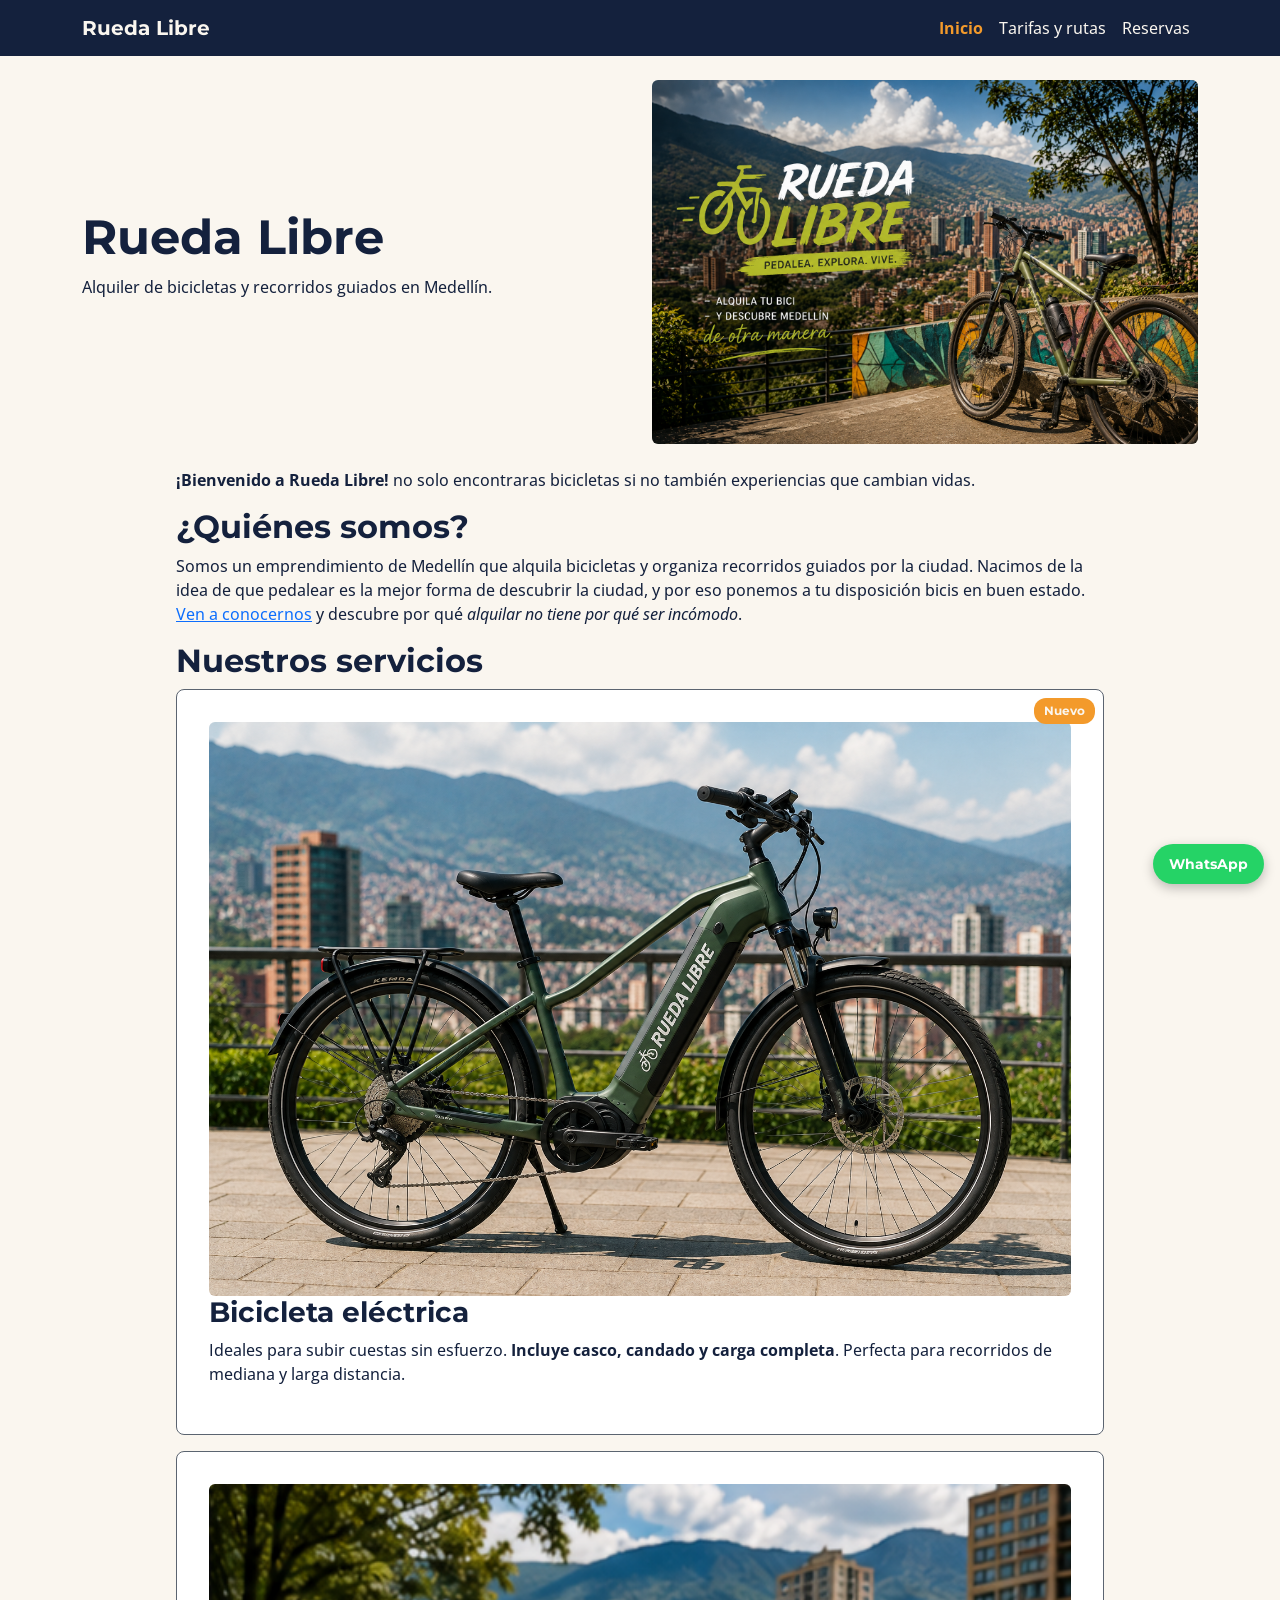
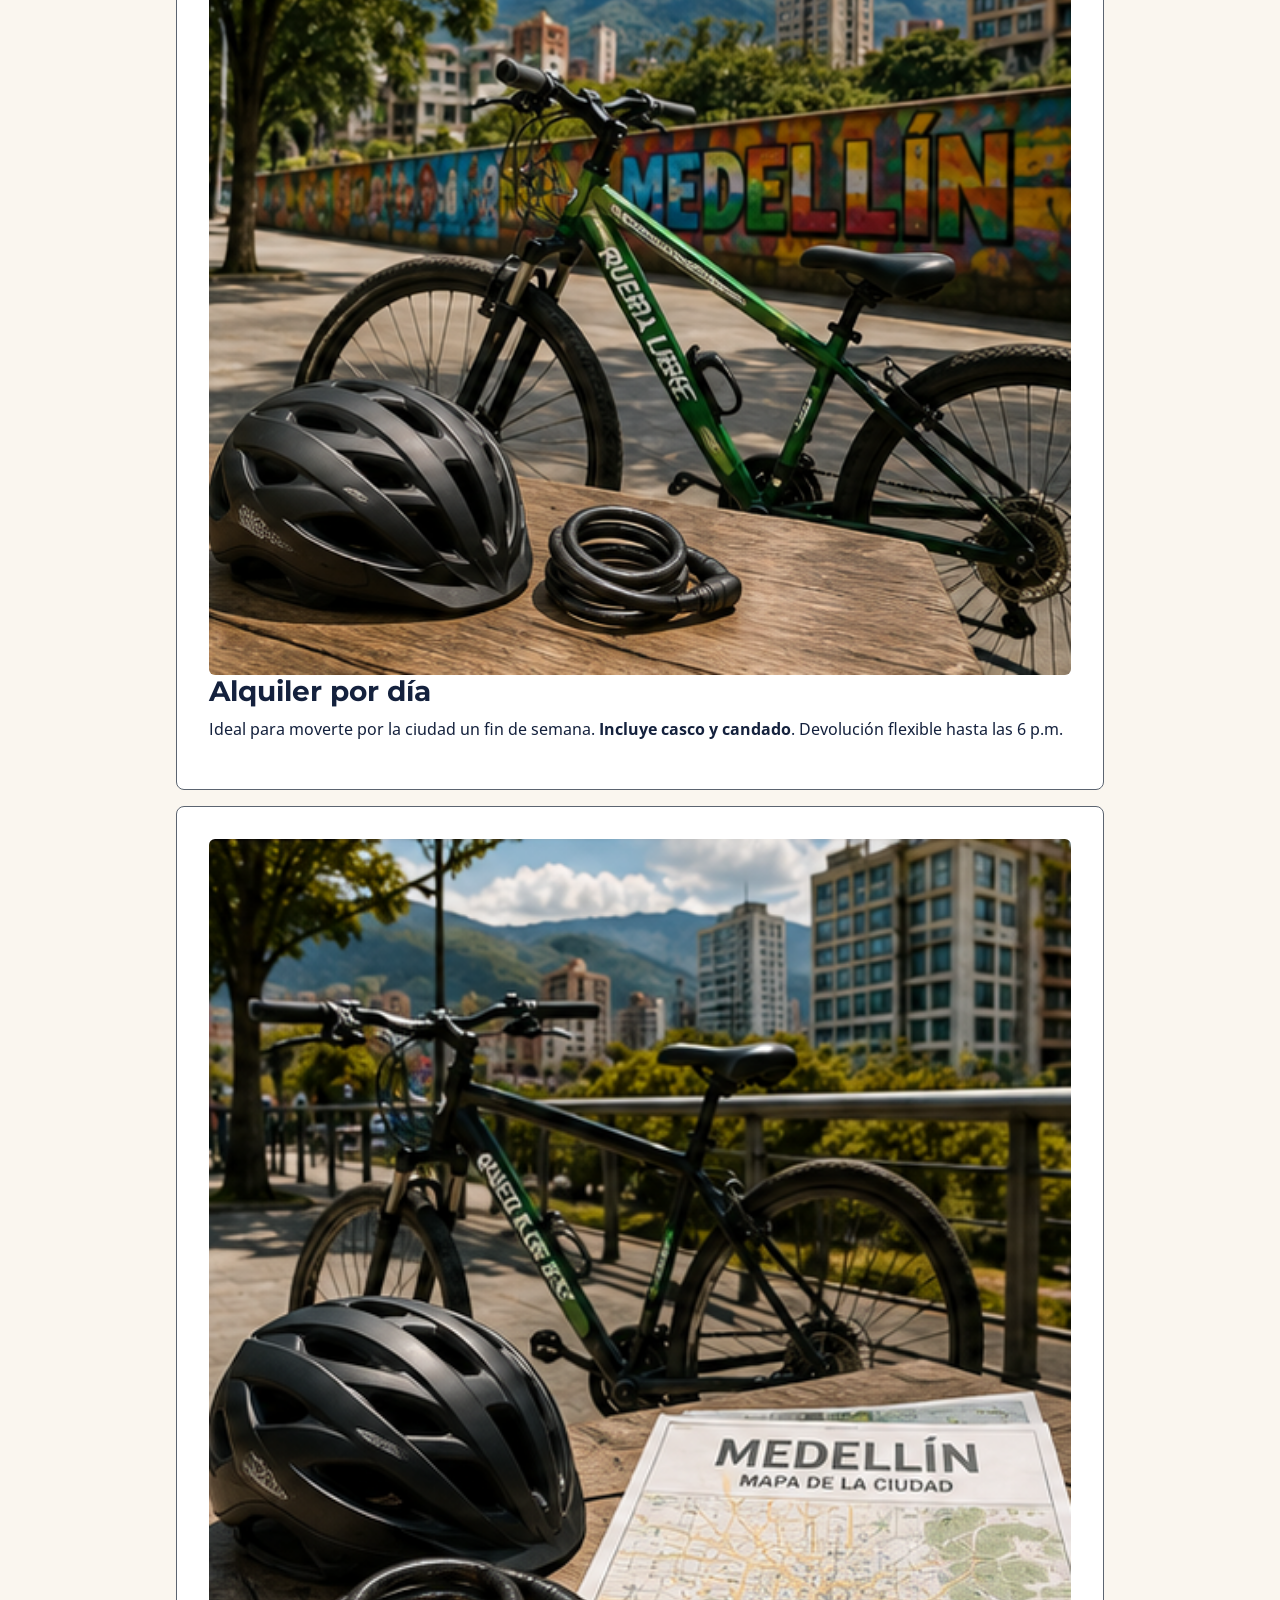
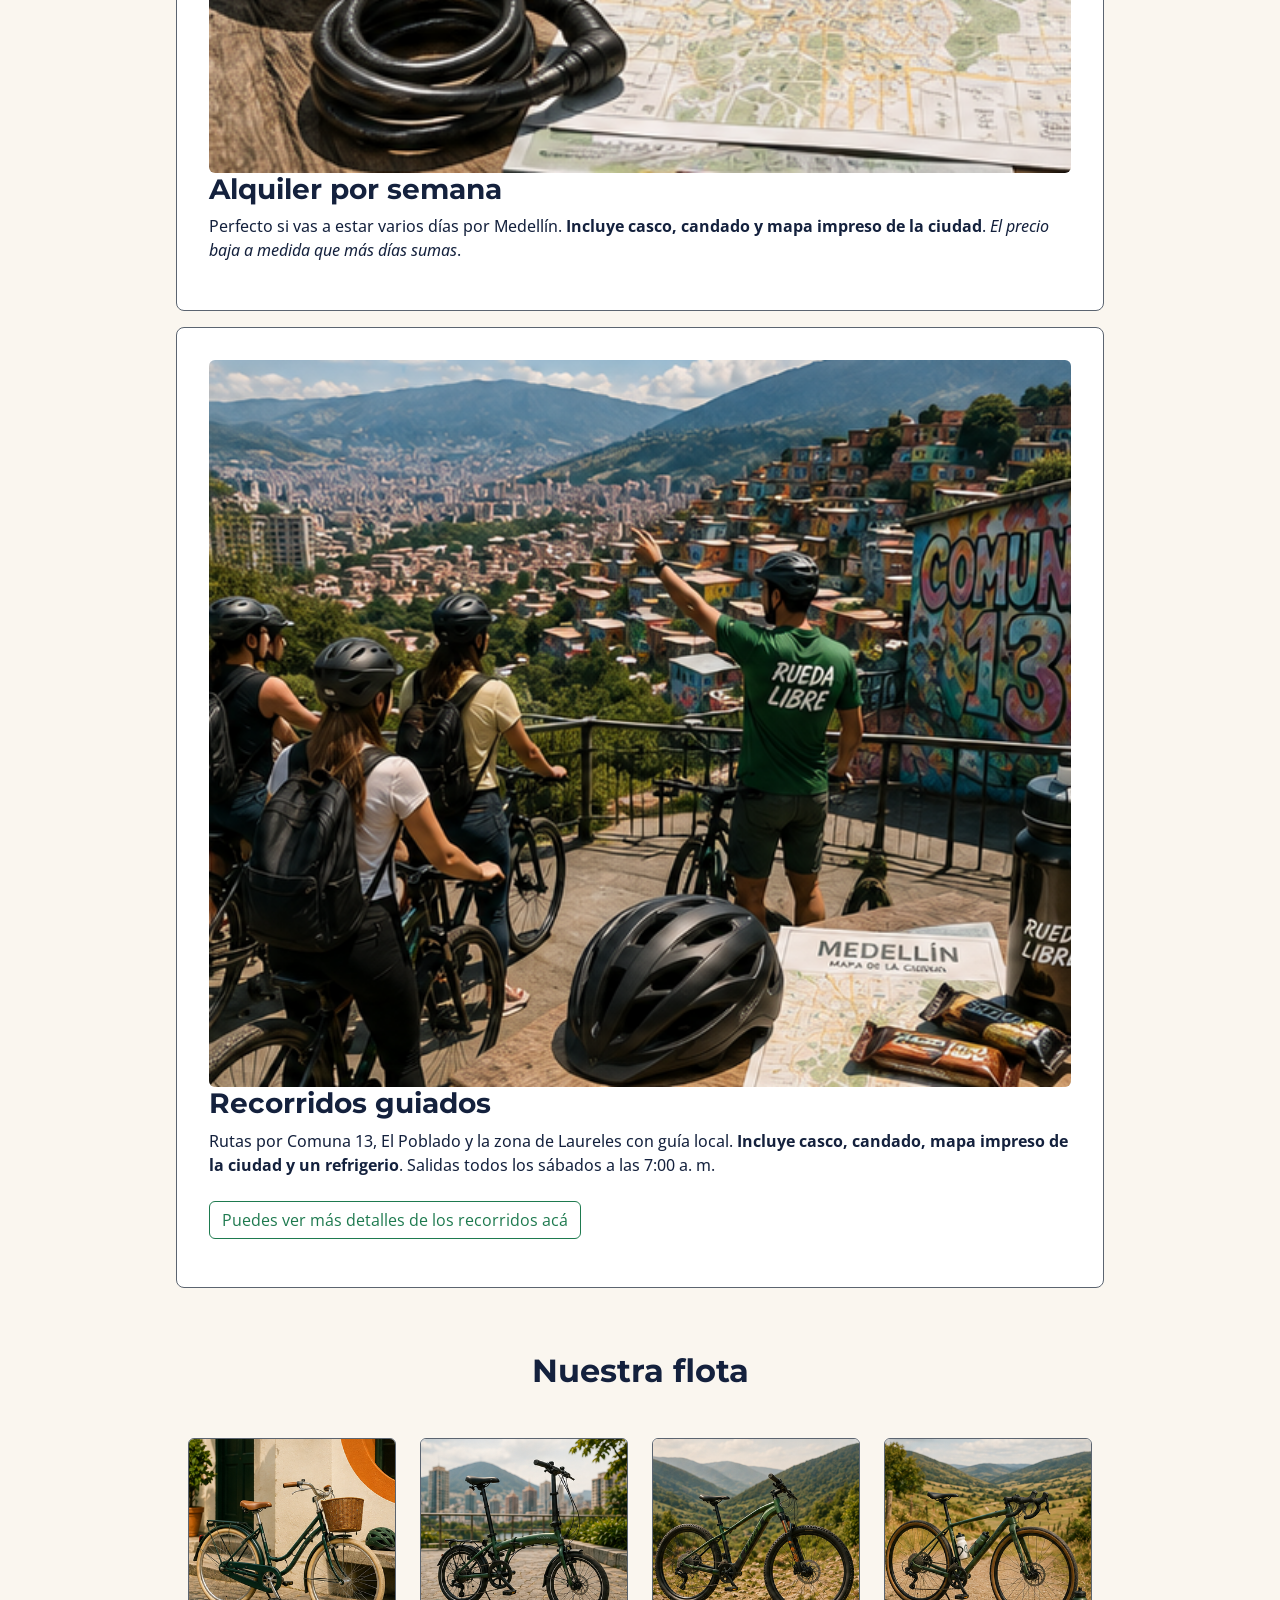
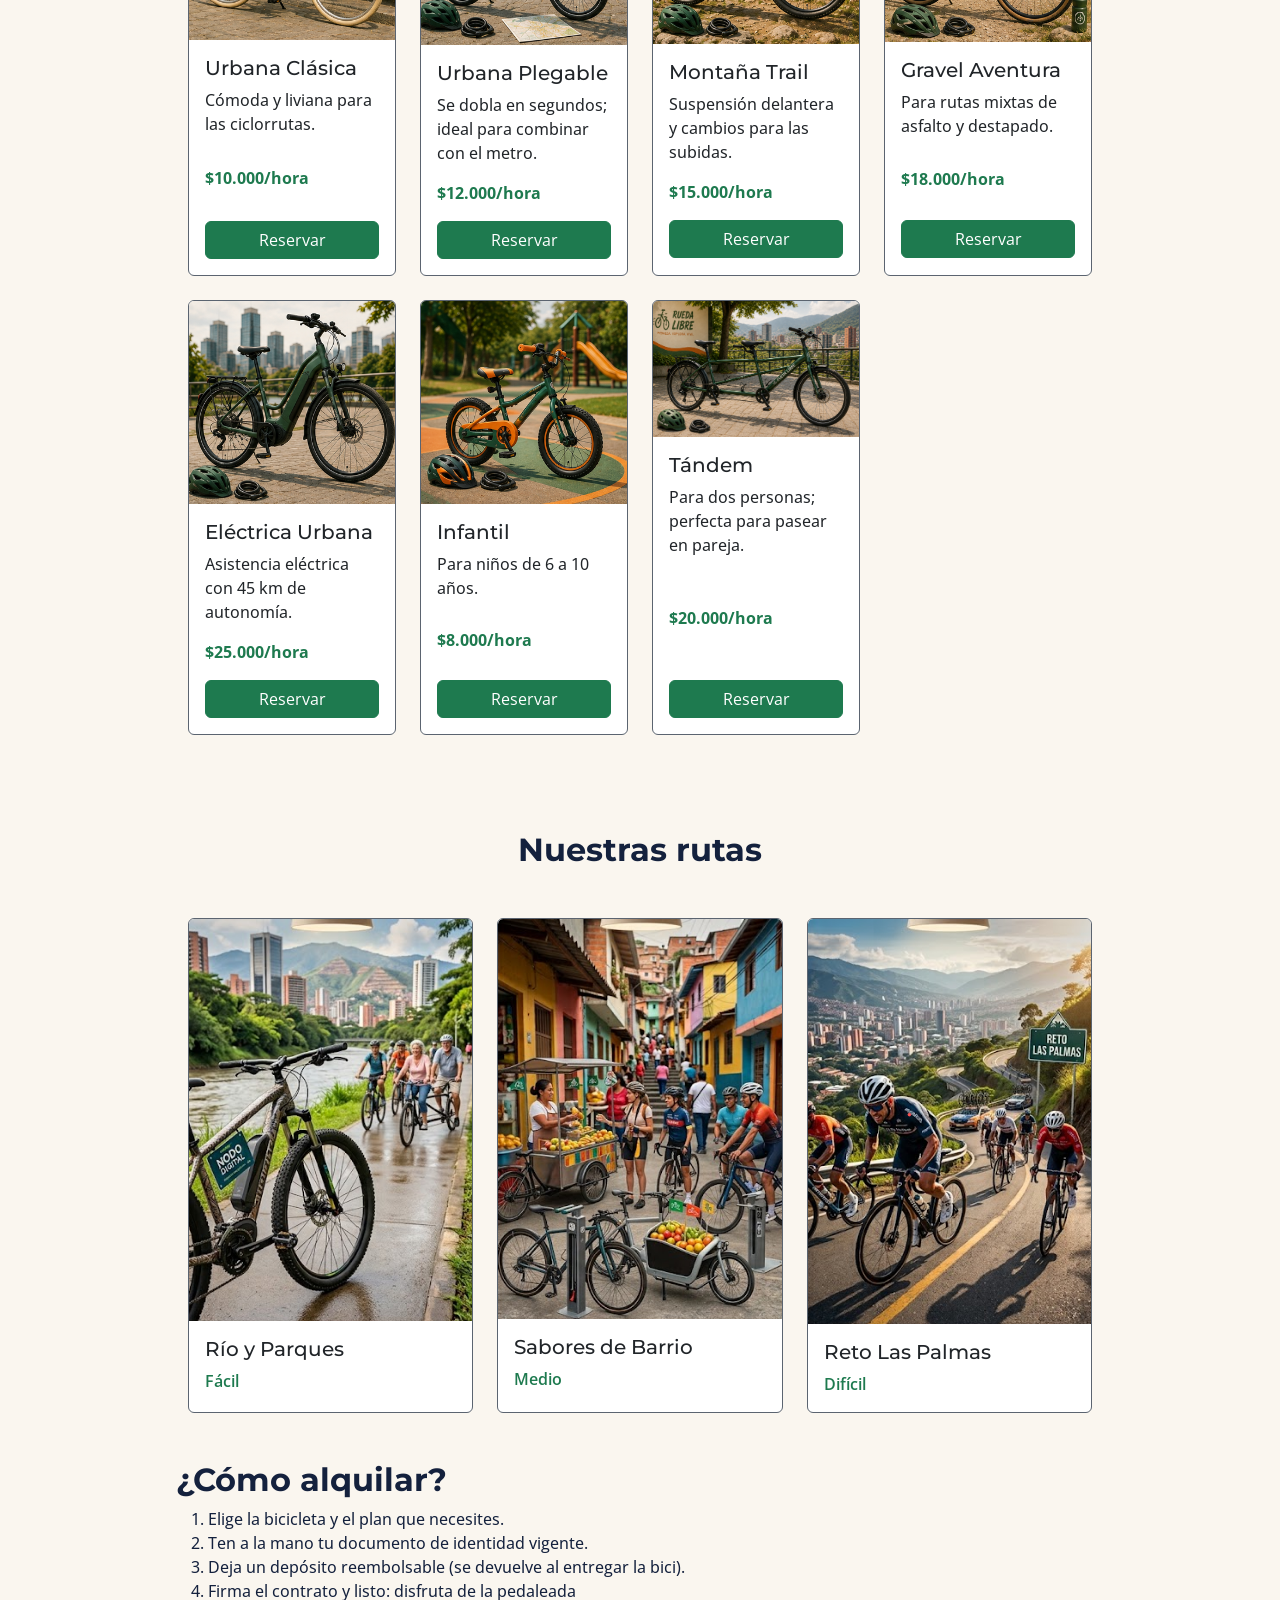
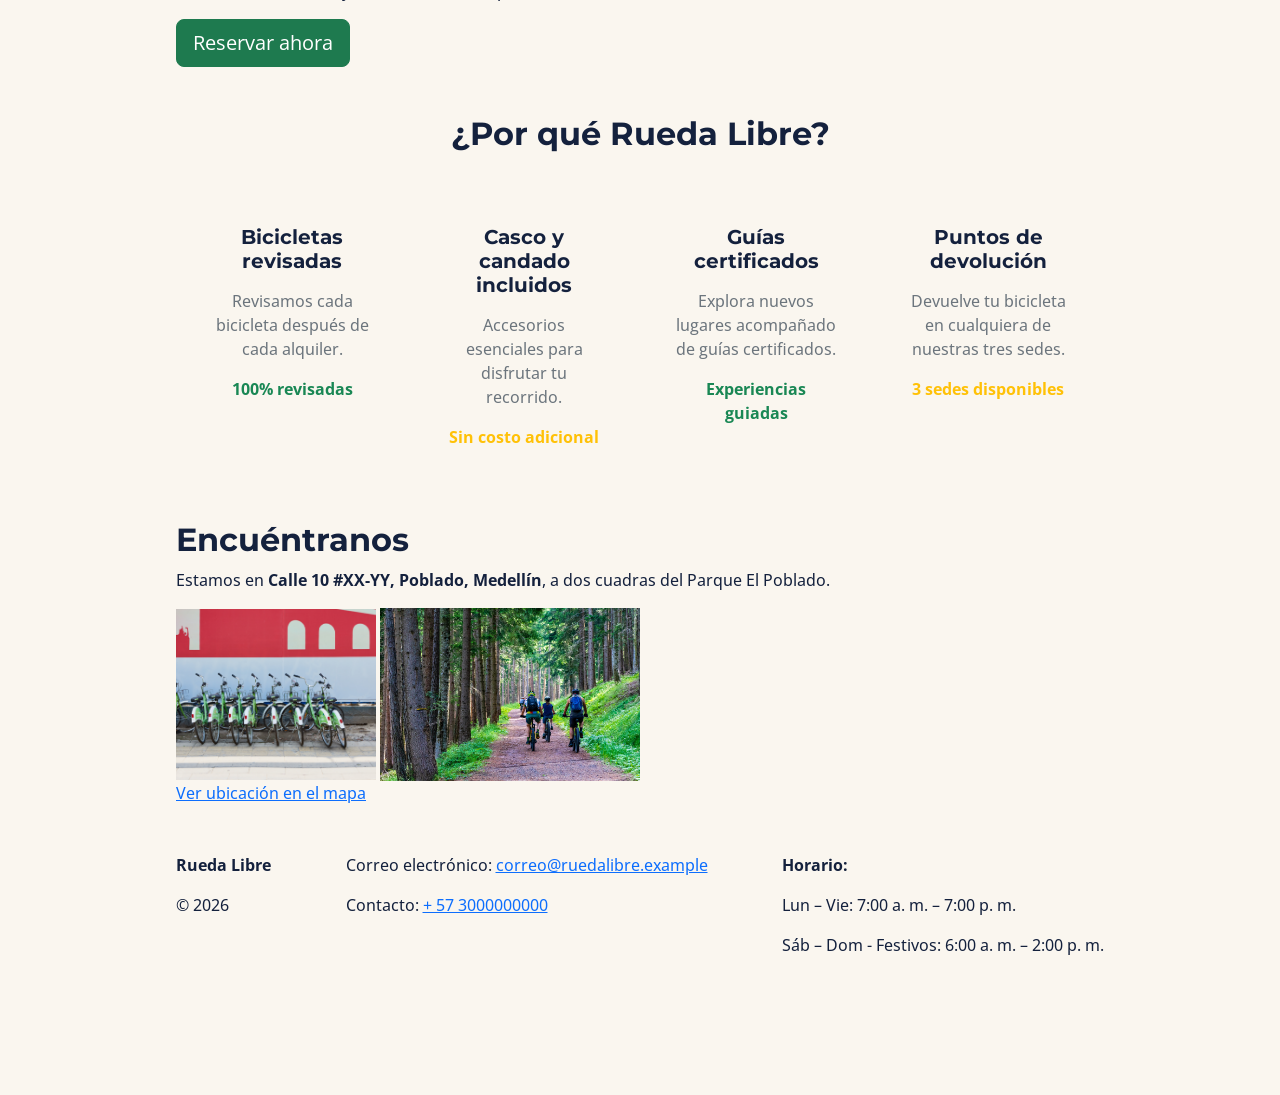
==== commit 63dae4ff: "feat: implementar navbar responsive y botones Bootstrap" ====
--- a/index.html
+++ b/index.html
@@ -26,26 +26,52 @@
 </head>
 
 <body>
-    <header class="container py-4">
-        <div class="row align-items-center g-4">
-
-            <div class="col-12 col-lg-6">
-                <h1 class="fw-bold">Rueda Libre</h1>
-
-                <p>Alquiler de bicicletas y recorridos guiados en Medellín.</p>
-
-                <nav id="menu" class="d-flex flex-column flex-md-row gap-2">
-                    <a class="activo" href="index.html">Inicio</a>
-                    <a href="./paginas/tarifas.html">Tarifas y rutas</a>
-                    <a href="./paginas/reservas.html">Reservas</a>
-                </nav>
-            </div>
-
-            <div class="col-12 col-lg-6">
-                <img src="img/portada.png" alt="Portada de Rueda Libre" class="img-fluid rounded">
-            </div>
-
-        </div>
+    <header>
+        <!-- Navbar -->
+         <nav class="navbar navbar-expand-lg navbar-rueda">
+            <div class="container">
+
+                <a class="navbar-brand fw-bold" href="index.html">
+                    Rueda Libre
+                </a>
+
+                <button class="navbar-toggler" type="button" data-bs-toggle="collapse"
+                data-bs-target="#menuRuedaLibre" aria-controls="menuRuedaLibre"
+                aria-expanded="false" aria-label="Abrir menú de navegación">
+                    <span class="navbar-toggler-icon"></span>
+                </button>
+
+                <div class="collapse navbar-collapse" id="menuRuedaLibre">
+                    <ul class="navbar-nav ms-auto">
+                        <li class="nav-item">
+                            <a class="nav-link active" aria-current="page" href="index.html">Inicio</a>
+                        </li>
+                        <li class="nav-item">
+                            <a class="nav-link" href="./paginas/tarifas.html">Tarifas y rutas</a>
+                        </li>
+                        <li class="nav-item">
+                            <a class="nav-link" href="./paginas/reservas.html">Reservas</a>
+                        </li>
+                    </ul>
+                </div>
+            </div>
+         </nav>
+
+
+         <!-- Portada principal -->
+        <div class="container py-4">
+            <div class="row align-items-center g-4">
+                
+                <div class="col-12 col-lg-6">
+                    <h1 class="fw-bold">Rueda Libre</h1>        
+                    <p>Alquiler de bicicletas y recorridos guiados en Medellín.</p>
+                </div>
+
+                <div class="col-12 col-lg-6">
+                    <img src="img/portada.png" alt="Portada de Rueda Libre" class="img-fluid rounded">
+                </div>
+            </div>
+        </div>  
     </header>
 
     <main>
@@ -111,7 +137,7 @@
                     <strong>Incluye casco, candado, mapa impreso de la ciudad y un refrigerio</strong>.
                     Salidas todos los sábados a las 7:00 a. m. <br>
 
-                    <a href="./paginas/tarifas.html#recorridos">Puedes ver más detalles de los recorridos acá</a>
+                    <a class="btn btn-outline-success mt-4" href="./paginas/tarifas.html#recorridos">Puedes ver más detalles de los recorridos acá</a>
                 </p>
             </article>
         </section>
@@ -132,7 +158,7 @@
                             <h3 class="card-title h5">Urbana Clásica</h3>
                             <p class="card-text">Cómoda y liviana para las ciclorrutas.</p>
                             <p class="flota-precio mt-auto">$10.000/hora</p>
-                            <a href="./paginas/reservas.html" class="btn-reserva text-center mt-auto">Reservar</a>
+                            <a href="./paginas/reservas.html" class="btn btn-success mt-auto">Reservar</a>
                         </div>
                     </article>
                 </div>
@@ -145,7 +171,7 @@
                             <h3 class="card-title h5">Urbana Plegable</h3>
                             <p class="card-text">Se dobla en segundos; ideal para combinar con el metro.</p>
                             <p class="flota-precio mt-auto">$12.000/hora</p>
-                            <a href="./paginas/reservas.html" class="btn-reserva text-center mt-auto">Reservar</a>
+                            <a href="./paginas/reservas.html" class="btn btn-success mt-auto">Reservar</a>
                         </div>
                     </article>
                 </div>
@@ -158,7 +184,7 @@
                             <h3 class="card-title h5">Montaña Trail</h3>
                             <p class="card-text">Suspensión delantera y cambios para las subidas.</p>
                             <p class="flota-precio mt-auto">$15.000/hora</p>
-                            <a href="./paginas/reservas.html" class="btn-reserva text-center mt-auto">Reservar</a>
+                            <a href="./paginas/reservas.html" class="btn btn-success mt-auto">Reservar</a>
                         </div>
                     </article>
                 </div>
@@ -171,7 +197,7 @@
                             <h3 class="card-title h5">Gravel Aventura</h3>
                             <p class="card-text">Para rutas mixtas de asfalto y destapado.</p>
                             <p class="flota-precio mt-auto">$18.000/hora</p>
-                            <a href="./paginas/reservas.html" class="btn-reserva text-center mt-auto">Reservar</a>
+                            <a href="./paginas/reservas.html" class="btn btn-success mt-auto">Reservar</a>
                         </div>
                     </article>
                 </div>
@@ -184,7 +210,7 @@
                             <h3 class="card-title h5">Eléctrica Urbana</h3>
                             <p class="card-text">Asistencia eléctrica con 45 km de autonomía.</p>
                             <p class="flota-precio mt-auto">$25.000/hora</p>
-                            <a href="./paginas/reservas.html" class="btn-reserva text-center mt-auto">Reservar</a>
+                            <a href="./paginas/reservas.html" class="btn btn-success mt-auto">Reservar</a>
                         </div>
                     </article>
                 </div>
@@ -197,7 +223,7 @@
                             <h3 class="card-title h5">Infantil</h3>
                             <p class="card-text">Para niños de 6 a 10 años.</p>
                             <p class="flota-precio mt-auto">$8.000/hora</p>
-                            <a href="./paginas/reservas.html" class="btn-reserva text-center mt-auto">Reservar</a>
+                            <a href="./paginas/reservas.html" class="btn btn-success mt-auto">Reservar</a>
                         </div>
                     </article>
                 </div>
@@ -210,7 +236,7 @@
                             <h3 class="card-title h5">Tándem</h3>
                             <p class="card-text">Para dos personas; perfecta para pasear en pareja.</p>
                             <p class="flota-precio mt-auto">$20.000/hora</p>
-                            <a href="./paginas/reservas.html" class="btn-reserva text-center mt-auto">Reservar</a>
+                            <a href="./paginas/reservas.html" class="btn btn-success mt-auto">Reservar</a>
                         </div>
                     </article>
                 </div>
@@ -271,7 +297,7 @@
                 <li>Deja un depósito reembolsable (se devuelve al entregar la bici).</li>
                 <li>Firma el contrato y listo: disfruta de la pedaleada</li>
             </ol>
-            <a href="./paginas/reservas.html" class="btn-reserva">Reservar ahora</a>
+            <a href="./paginas/reservas.html" class="btn btn-success btn-lg">Reservar ahora</a>
         </section>
 
         <!-- Sección de beneficios -->
--- a/css/style.css
+++ b/css/style.css
@@ -92,43 +92,50 @@
 }
 
 /* ============================================
-    4. NAVEGACIÓN
-   ============================================ */
-#menu {
-    display: flex;
-    flex-direction: column;
-    align-items: center;
-    flex-wrap: wrap;
-    gap: var(--espacio2);
-} 
-
-#menu a { 
-    color: var(--gris-asfalto);
-    text-decoration: none;
+    5. NAVEGACIÓN BOOTSTRAP
+   ============================================ */
+   
+.navbar-rueda {
+    background-color: var(--azul-noche);
+}
+
+.navbar-rueda .navbar-brand {
+    color: var(--crema);
+    font-family: var(--fuente-montserrat);
+    font-weight: 700;
+}
+
+.navbar-rueda .navbar-brand:hover {
+    color: var(--naranja-pedal);
+}
+
+.navbar-rueda .nav-link {
+    color: var(--crema);
     padding: var(--espacio1) var(--espacio2);
     border-radius: 4px;
     transition: color 0.2s, background-color 0.2s;
 }
 
-#menu a:hover{
-    color: var(--verde-ruta);
-    background-color: #1E7A4F10;
-}
-
-#menu a:focus{
-    color: var(--verde-ruta);
-    background-color: #1E7A4F10;
-    outline: 2px solid var(--verde-ruta);
-    outline-offset: 2px;
-}
-
-#menu a.activo {
-    color: var(--verde-ruta); 
-    font-weight: 600; 
-}
-
-/* ============================================
-    5. TARJETAS Y SERVICIOS
+.navbar-rueda .nav-link:hover {
+    color: var(--naranja-pedal);
+    background-color: #ffffff10;
+}
+
+.navbar-rueda .nav-link.active {
+    color: var(--naranja-pedal);
+    font-weight: 700;
+}
+
+.navbar-rueda .navbar-toggler {
+    border-color: var(--crema);
+}
+
+.navbar-rueda .navbar-toggler:focus {
+    box-shadow: 0 0 0 3px #F39A2B60;
+}
+
+/* ============================================
+    6. TARJETAS Y SERVICIOS
    ============================================ */
 
 
@@ -161,38 +168,25 @@
 }
 
 /* ============================================
-    6. BOTONES
-   ============================================ */
-
-.btn-reserva {
-    margin-top: 8px;
-    display: inline-block;
-    background-color: var(--verde-ruta);
-    color: var(--crema);
-    padding: var(--espacio1) var(--espacio2);
-    border-radius: 6px;
-    text-decoration: none;
-    font-weight: 600;
-    transition: background-color 0.2s, transform 0.1s;
-}
-
-.btn-reserva:hover {
-    background-color: #155d3b;
-}
-
-.btn-reserva:focus {
-    outline: 2px solid var(--verde-ruta);
-    outline-offset: 2px;
-    background-color: #155d3b;
-}
-
-.btn-reserva:active {
-    transform: scale(0.97);
-    background-color: #0f4a2f;
-}
-
-/* ============================================
-    7. BOTÓN FLOTANTE WHATSAPP
+    7. BOTONES
+   ============================================ */
+
+.btn-success {
+    --bs-btn-bg: var(--verde-ruta);
+    --bs-btn-border-color: var(--verde-ruta);
+    --bs-btn-hover-bg: #17613f;
+    --bs-btn-hover-border-color: #17613f;
+}
+
+.btn-outline-success {
+    --bs-btn-color: var(--verde-ruta);
+    --bs-btn-border-color: var(--verde-ruta);
+    --bs-btn-hover-bg: var(--verde-ruta);
+    --bs-btn-hover-border-color: var(--verde-ruta);
+}
+
+/* ============================================
+    8. BOTÓN FLOTANTE WHATSAPP
    ============================================ */
 
 .btn-whatsapp {
@@ -223,7 +217,7 @@
 }
 
 /* ============================================
-    8. FORMULARIO
+    9. FORMULARIO
    ============================================ */
 
 #formulario-reserva input:focus {
@@ -287,38 +281,9 @@
     margin-right: var(--espacio2);
 }
 
-#formulario-reserva button {
-    padding: var(--espacio2) var(--espacio3);
-    background-color: var(--verde-ruta);
-    color: var(--crema);
-    border: none;
-    border-radius: 6px;
-    font-family: var(--fuente-montserrat);
-    font-weight: 700;
-    font-size: var(--espacio2);
-    cursor: pointer;
-    transition: background-color 0.2s;
-}
-
-#formulario-reserva button:hover {
-    background-color: #155d3b;
-}
-
-#formulario-reserva button:focus {
-    outline: 2px solid var(--verde-ruta);
-    outline-offset: 2px;
-}
-
-/* Para la doble columna del formulario*/
-.fila-dos {
-    display: flex;
-    flex-direction: column;
-    gap: 0;
-}
-
-
-/* ============================================
-    9. TABLAS
+
+/* ============================================
+    10. TABLAS
    ============================================ */
 
 #tarifas table {
@@ -376,7 +341,7 @@
 }
 
 /* ============================================
-    10. PIE DE PÁGINA
+    11. PIE DE PÁGINA
    ============================================ */
 
 #pie-de-pagina {
@@ -389,7 +354,7 @@
 }
 
 /* ============================================
-    11. FLOTA   
+    12. FLOTA   
    ============================================ */
 
 .flota-item {
@@ -408,7 +373,7 @@
 }
 
 /* ============================================
-    12. RUTAS
+    13. RUTAS
    ============================================ */
 
 .ruta-item {
@@ -421,26 +386,11 @@
     color: var(--verde-ruta);
 }
 
-/* ============================================
-    13. RESERVAS (layout)
-   ============================================ */
-
-#main-reservas {
-    display: grid;
-    grid-template-columns: 1fr;
-    gap: var(--espacio3);
-    align-items: start;
-}
-
 
 /* ============================================
     14. TABLET (≥768px)
    ============================================ */
 @media (min-width: 768px) {
-
-    #menu {
-    flex-direction: row;
-    }
 
     /* Encabezado: nombre a la izquierda, menú a la derecha */
     .portada-top {
@@ -448,17 +398,6 @@
         justify-content: space-between;
         flex-wrap: wrap;
         gap: var(--espacio2);
-    }
-
-    /* Reservas: documento y celular en fila */
-    .fila-dos {
-        flex-direction: row;
-        gap: var(--espacio2);
-    }
-
-    .fila-dos p {
-        flex: 1; /* Indica que ocupe la mitad del ancho disponible */
-        margin-bottom: 0;
     }
 
     /* Pie: 3 bloques en fila */
@@ -495,8 +434,4 @@
     header h1 {
         font-size: 3rem;
     }
-
-    #main-reservas {
-        grid-template-columns: 2fr 1fr;
-    }
 }   
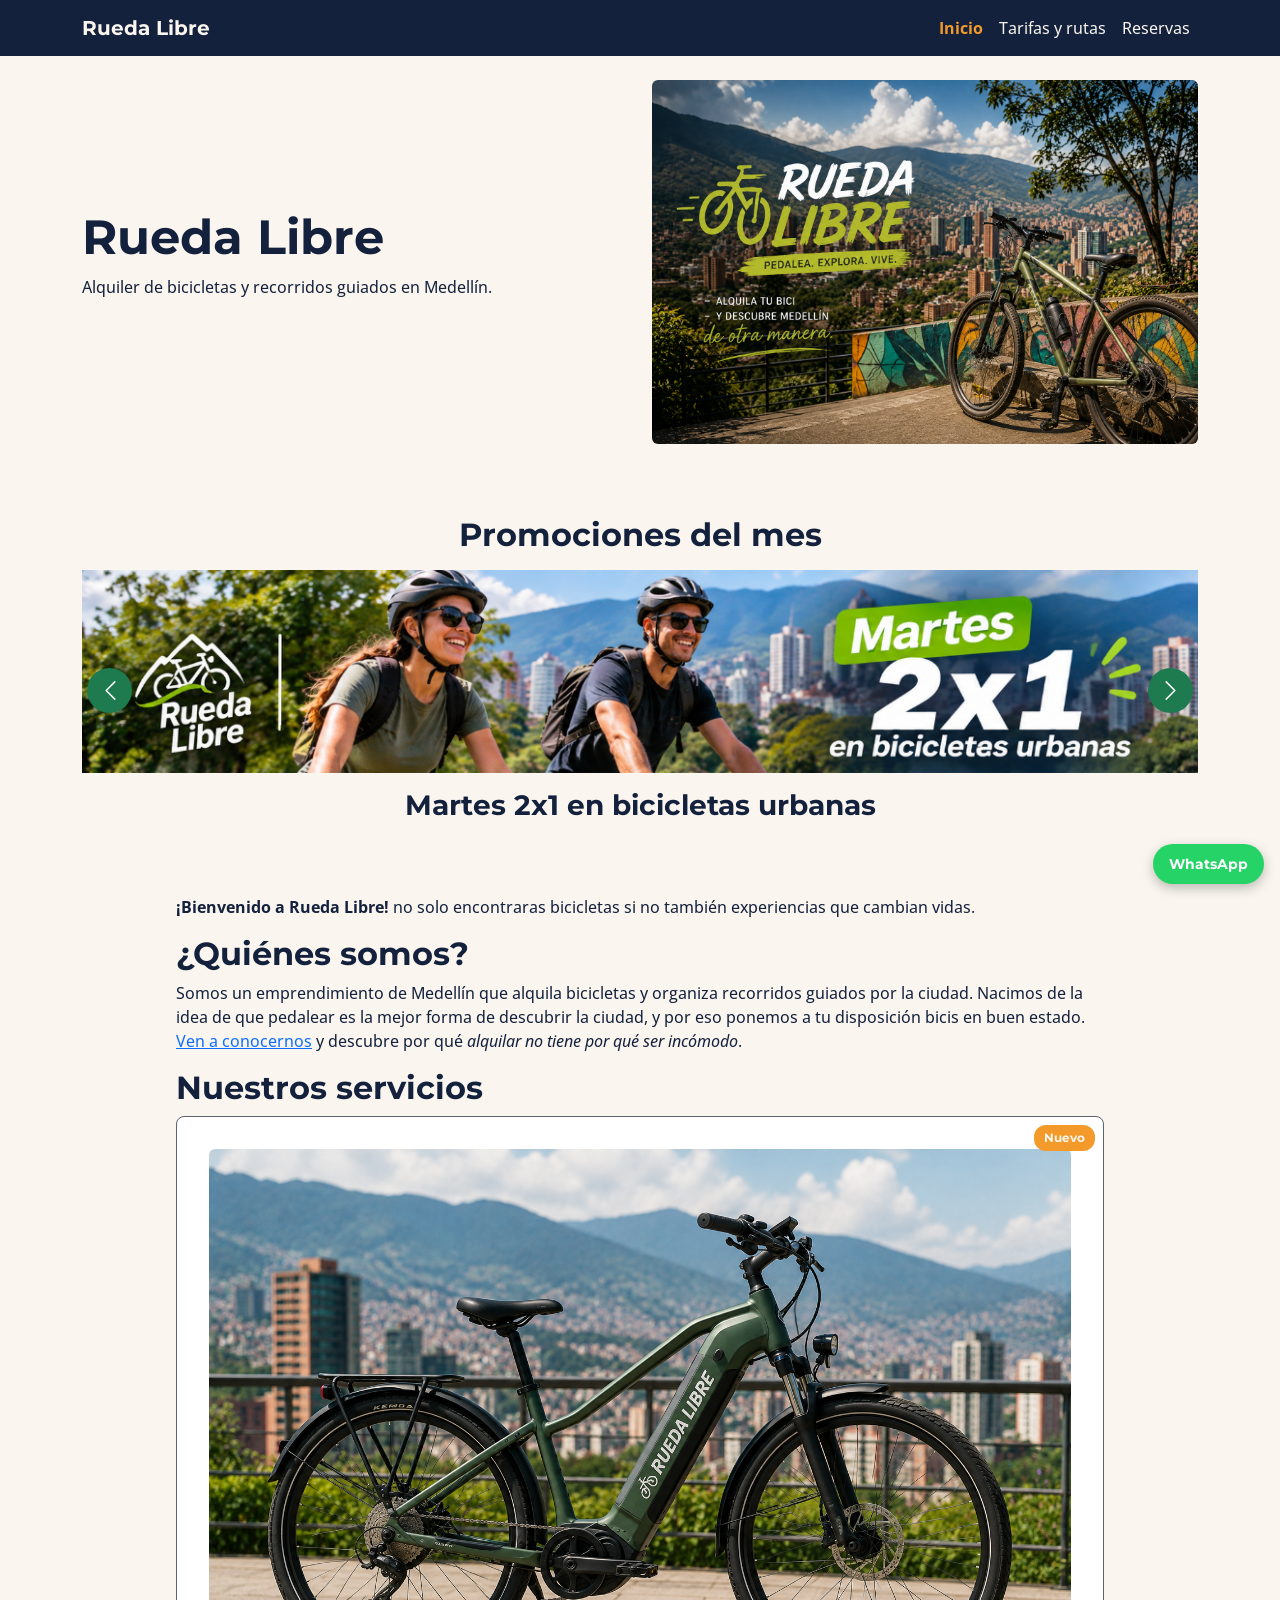
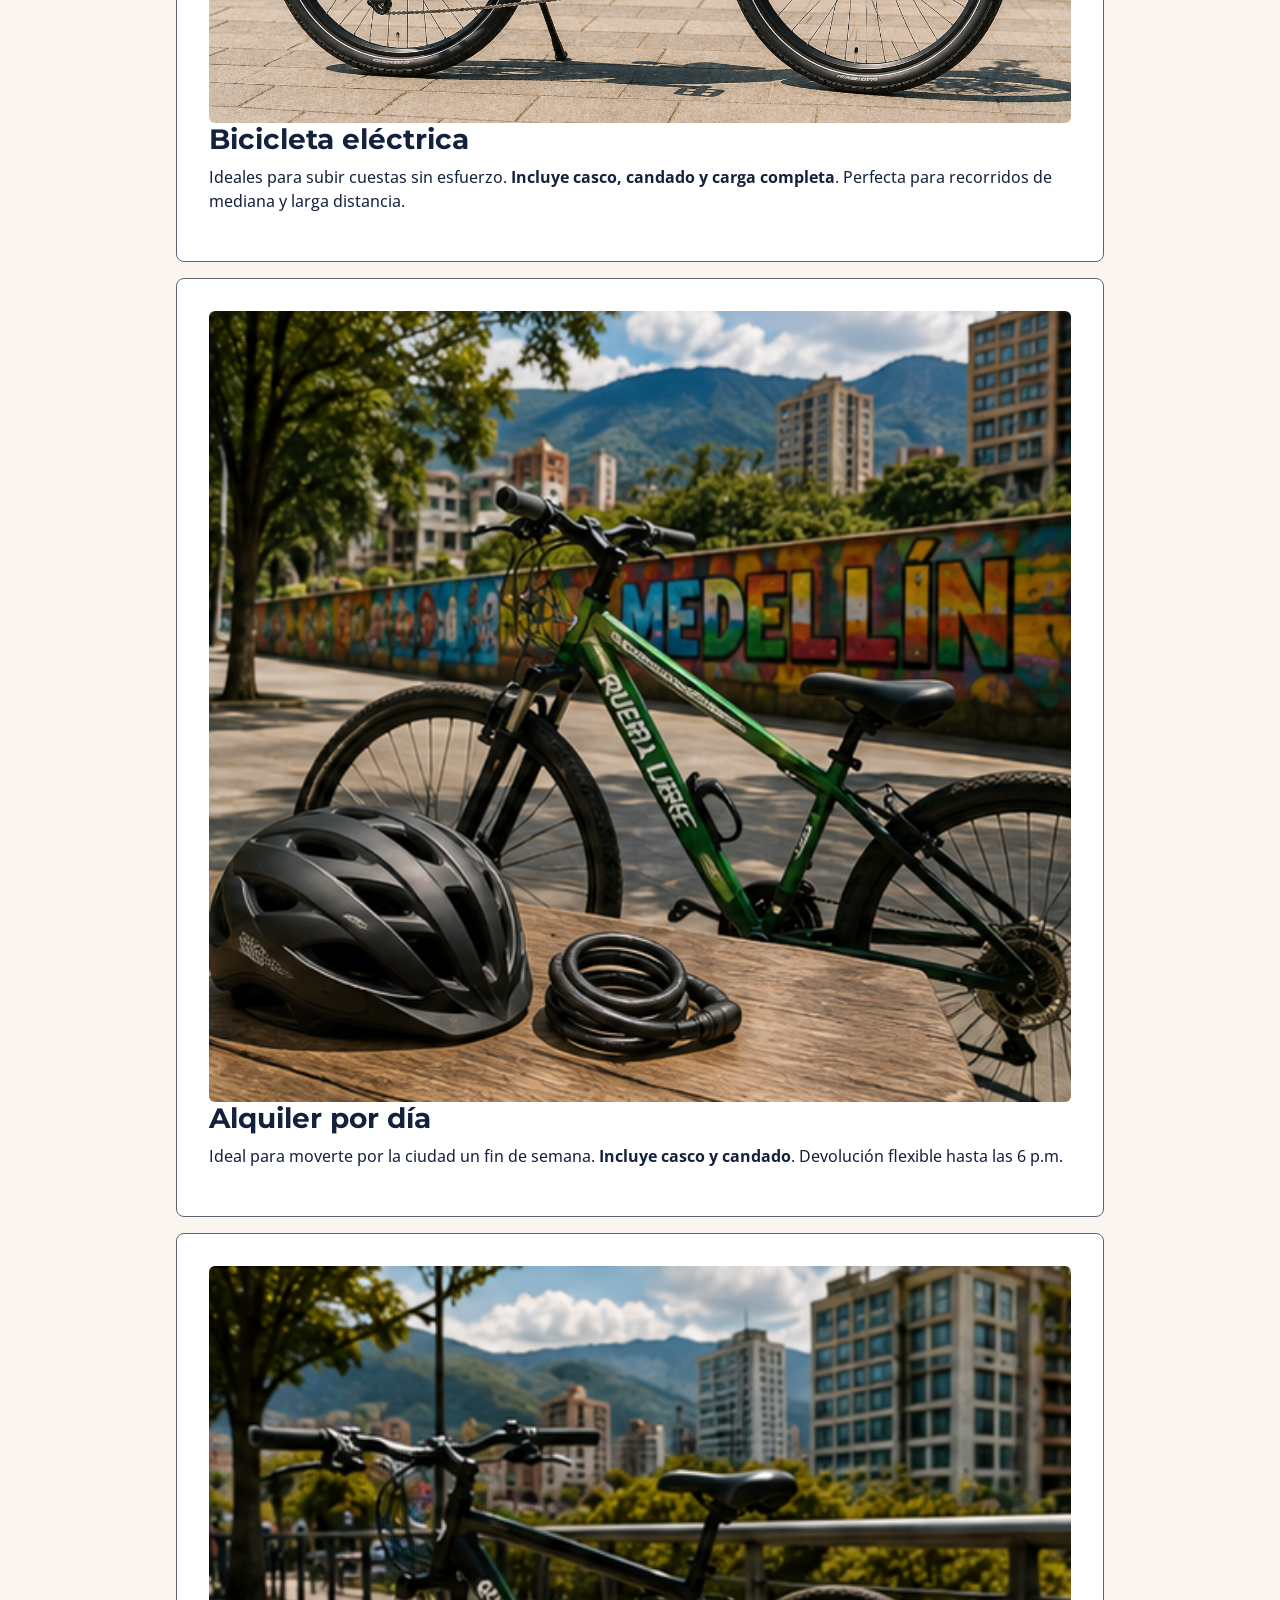
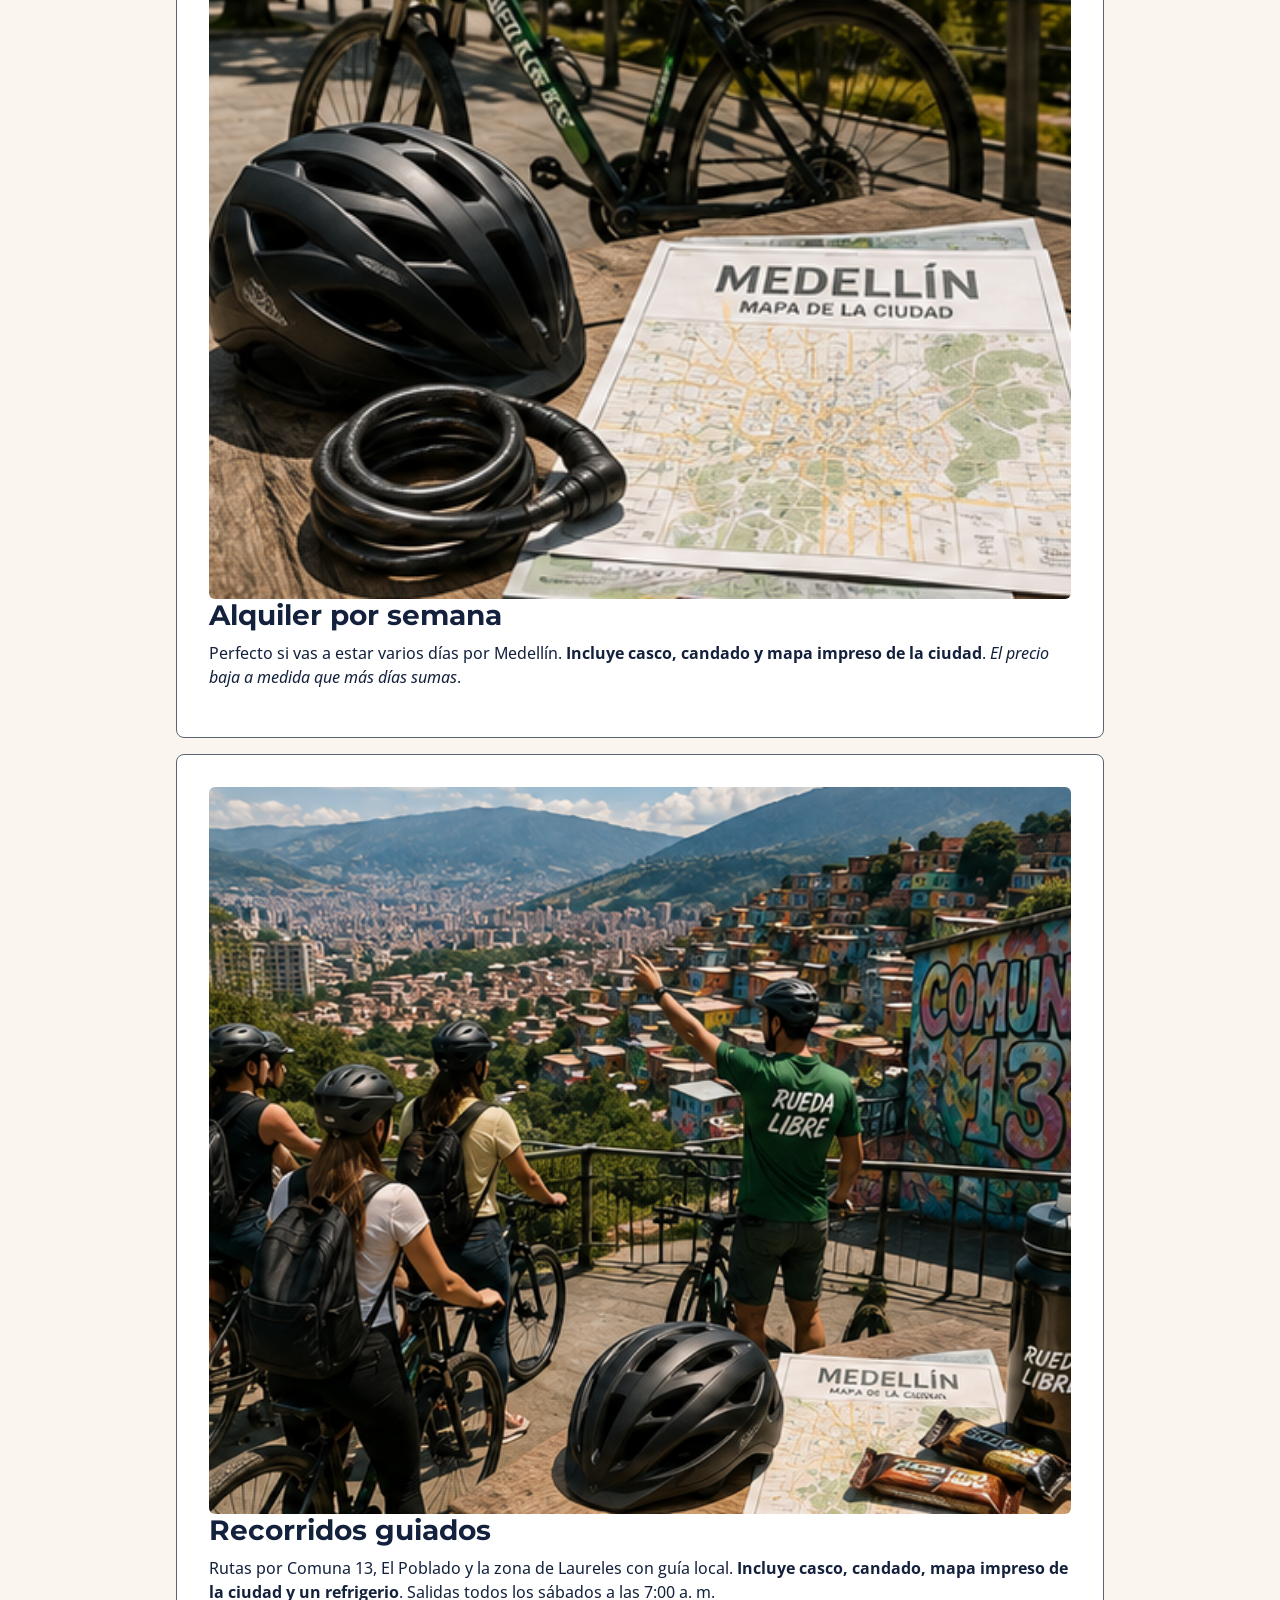
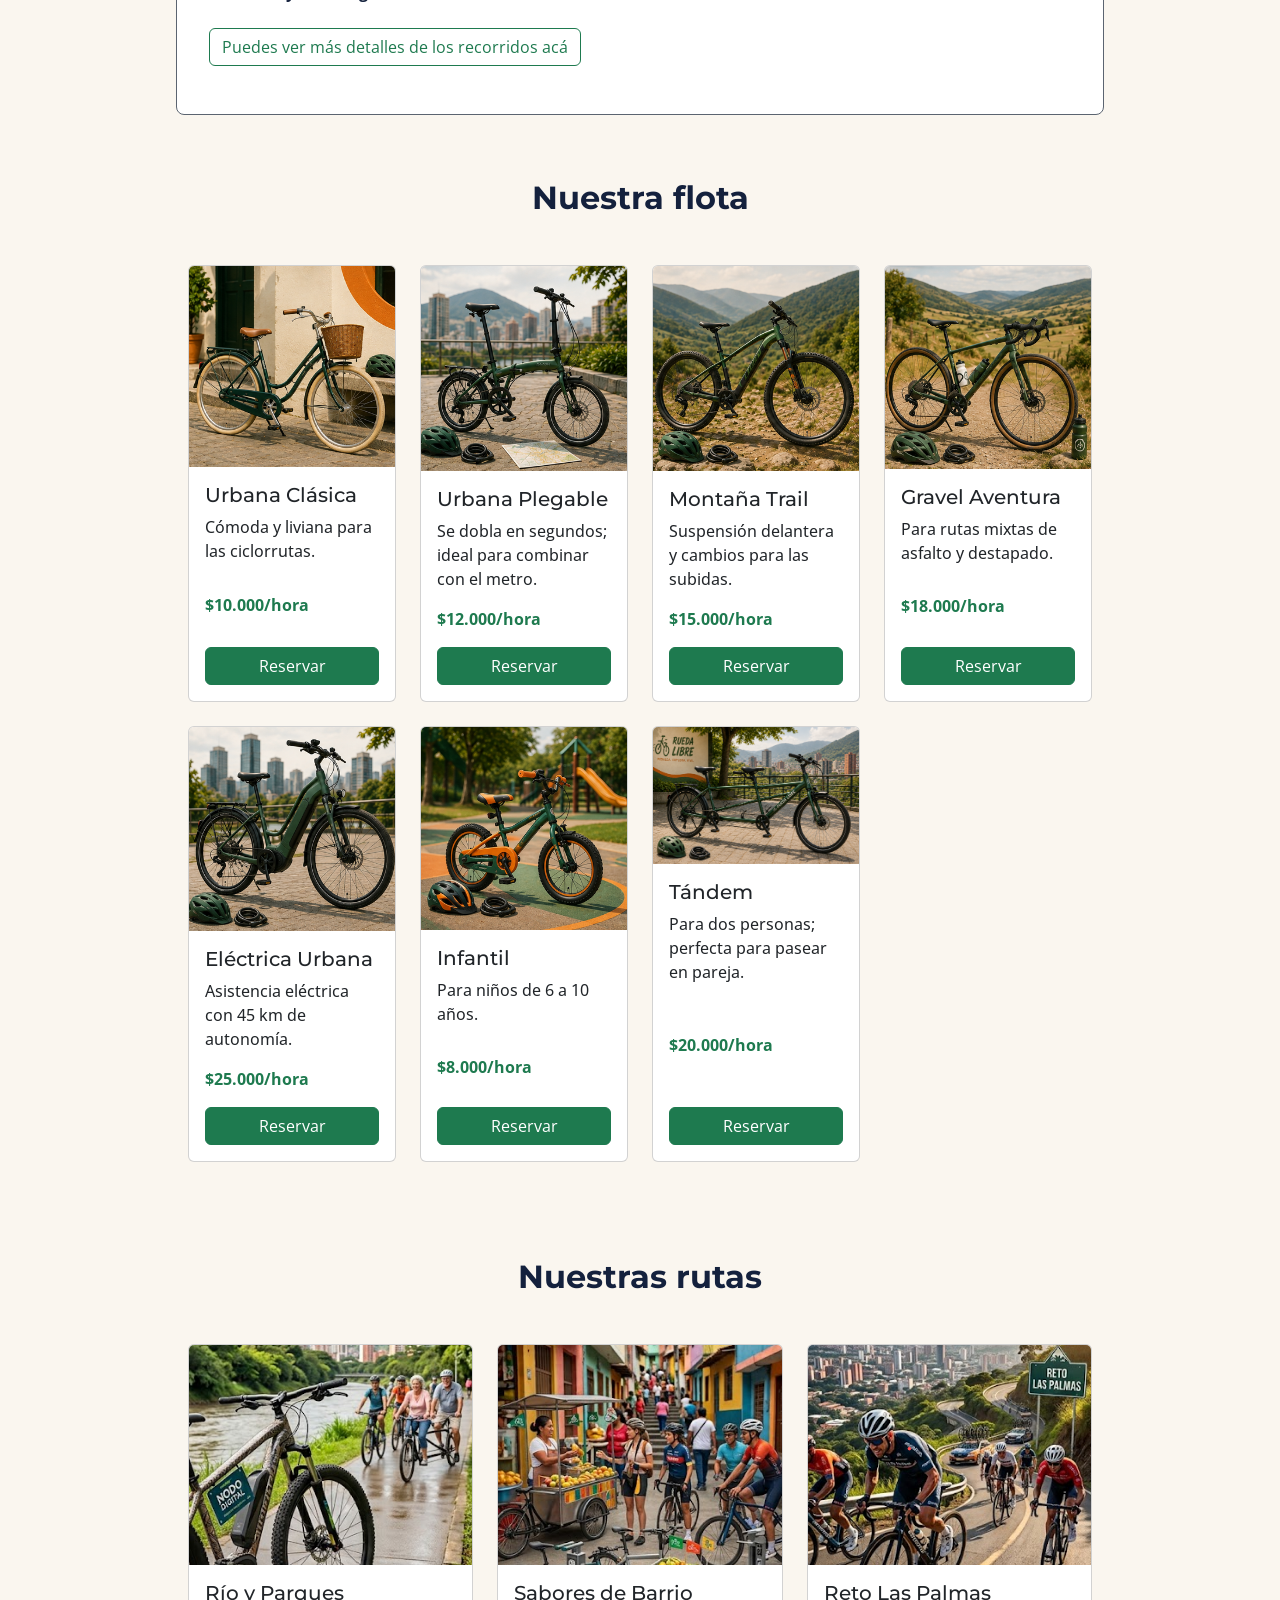
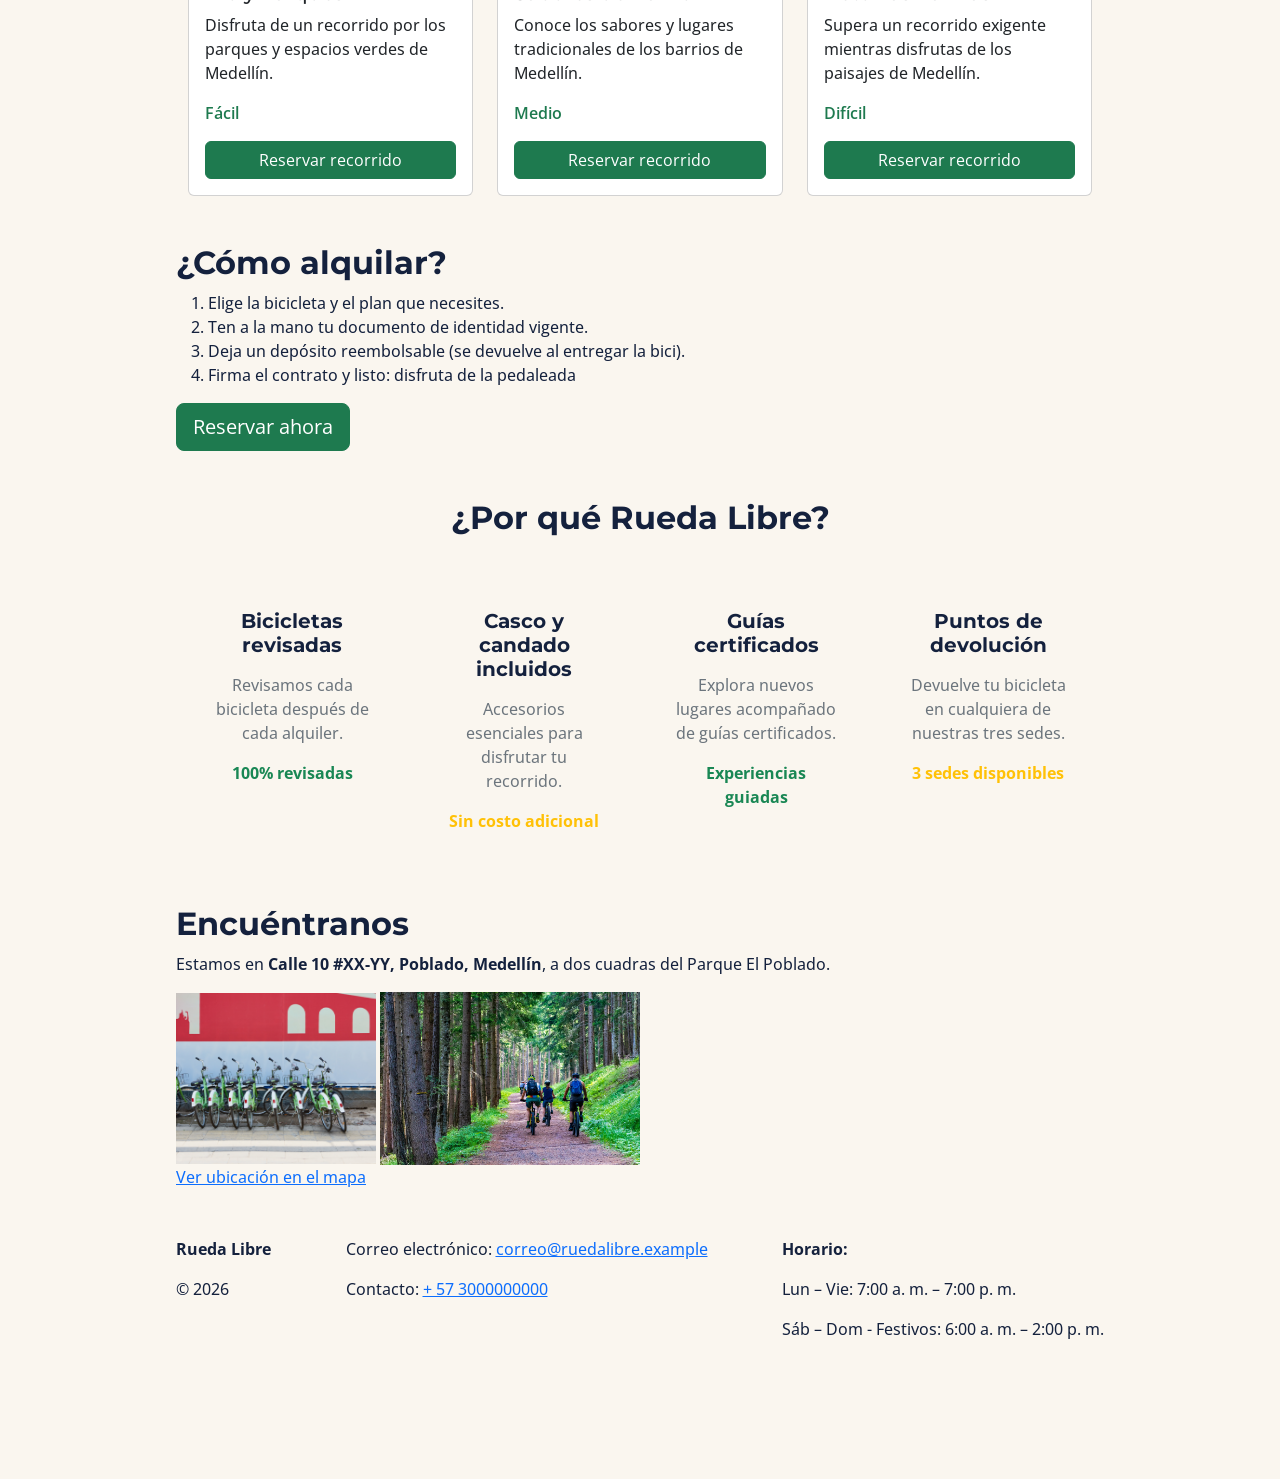
==== commit 8d75ee0d: "feat: implementar cards y carrusel con Bootstrap" ====
--- a/index.html
+++ b/index.html
@@ -72,7 +72,56 @@
                 </div>
             </div>
         </div>  
+
+
+
+        <!-- Carrusel -->
+        <section class="container py-5">
+            <h2 class="text-center mb-3">Promociones del mes</h2>
+            <div id="carruselPromociones" class="carousel slide" data-bs-ride="carousel" data-bs-interval="5000">
+                
+                <div class="carousel-inner">
+                    <div class="carousel-item active">
+                        <img src="./img/martes-promocion.png" class="d-block w-100" alt="Bicicleta urbana de Rueda Libre">
+
+                        <div class="text-center py-3">
+                            <h3>Martes 2x1 en bicicletas urbanas</h3>
+                        </div>
+                    </div>
+
+                    <div class="carousel-item">
+                        <img src="./img/descuento-electricas.png" class="d-block w-100" alt="Bicicleta eléctrica de Rueda Libre">
+
+                        <div class="text-center py-3">
+                            <h3>20 % de descuento en eléctricas de lunes a jueves</h3>
+                        </div>
+                    </div>
+
+                    <div class="carousel-item">
+                        <img src="./img/cumpleanios.png" class="d-block w-100" alt="Grupo de personas disfrutando de un recorrido en bicicleta">
+
+                        <div class="text-center py-3">
+                            <h3>Si cumples años, el recorrido guiado es gratis</h3>
+                        </div>
+                    </div>
+                </div>
+               
+                <button class="carousel-control-prev" type="button" data-bs-target="#carruselPromociones" data-bs-slide="prev" aria-label="Mostrar promoción anterior">
+                    <span class="carousel-control-prev-icon" aria-hidden="true"></span>
+                    <span class="visually-hidden">Anterior</span>
+                </button>
+    
+                <button class="carousel-control-next" type="button" data-bs-target="#carruselPromociones" data-bs-slide="next" aria-label="Mostrar promoción siguiente">
+                    <span class="carousel-control-next-icon" aria-hidden="true"></span>
+                    <span class="visually-hidden">Siguiente</span>
+                </button>
+
+            </div>
+        </section>
+
     </header>
+
+
 
     <main>
         <p>
@@ -151,7 +200,7 @@
                 </div>
 
                 <div class="col-12 col-sm-6 col-lg-4 col-xl-3">
-                    <article class="card h-100 flota-item">
+                    <article class="card h-100">
                         <img src="img/urbana-clasica.png" class="card-img-top" alt="Bicicleta Urbana Clásica">
 
                         <div class="card-body d-flex flex-column">
@@ -164,7 +213,7 @@
                 </div>
 
                 <div class="col-12 col-sm-6 col-lg-4 col-xl-3">
-                    <article class="card h-100 flota-item">
+                    <article class="card h-100">
                         <img src="img/urbana-plegable.png" class="card-img-top" alt="Bicicleta Urbana Plegable">
 
                         <div class="card-body d-flex flex-column">
@@ -177,7 +226,7 @@
                 </div>
 
                 <div class="col-12 col-sm-6 col-lg-4 col-xl-3">
-                    <article class="card h-100 flota-item">
+                    <article class="card h-100">
                         <img src="img/montana-trail.png" class="card-img-top" alt="Bicicleta Montaña Trail">
 
                         <div class="card-body d-flex flex-column">
@@ -190,7 +239,7 @@
                 </div>
 
                 <div class="col-12 col-sm-6 col-lg-4 col-xl-3">
-                    <article class="card h-100 flota-item">
+                    <article class="card h-100">
                         <img src="img/gravel-aventura.png" class="card-img-top" alt="Bicicleta Gravel Aventura">
 
                         <div class="card-body d-flex flex-column">
@@ -203,7 +252,7 @@
                 </div>
 
                 <div class="col-12 col-sm-6 col-lg-4 col-xl-3">
-                    <article class="card h-100 flota-item">
+                    <article class="card h-100">
                         <img src="img/electrica-urbana.png" class="card-img-top" alt="Bicicleta Eléctrica Urbana">
 
                         <div class="card-body d-flex flex-column">
@@ -216,7 +265,7 @@
                 </div>
 
                 <div class="col-12 col-sm-6 col-lg-4 col-xl-3">
-                    <article class="card h-100 flota-item">
+                    <article class="card h-100">
                         <img src="img/infantil.png" class="card-img-top" alt="Bicicleta Infantil">
 
                         <div class="card-body d-flex flex-column">
@@ -229,7 +278,7 @@
                 </div>
 
                 <div class="col-12 col-sm-6 col-lg-4 col-xl-3">
-                    <article class="card h-100 flota-item">
+                    <article class="card h-100">
                         <img src="img/tandem.png" class="card-img-top" alt="Bicicleta Tándem">
 
                         <div class="card-body d-flex flex-column">
@@ -253,34 +302,40 @@
                 </div>
 
                 <div class="col-12 col-md-6 col-xl-4">
-                    <article class="card h-100 ruta-item">
+                    <article class="card h-100">
                         <img src="img/rios-y-parques.png" class="card-img-top" alt="Ruta Río y Parques">
 
-                        <div class="card-body">
+                        <div class="card-body d-flex flex-column">
                             <h3 class="card-title h5">Río y Parques</h3>
-                            <p class="ruta-nivel mb-0">Fácil</p>
+                            <p class="card-text">Disfruta de un recorrido por los parques y espacios verdes de Medellín.</p>
+                            <p class="ruta-nivel mt-auto mb-3">Fácil</p>
+                            <a href="./paginas/reservas.html" class="btn btn-success">Reservar recorrido</a>
                         </div>
                     </article>
                 </div>
 
                 <div class="col-12 col-md-6 col-xl-4">
-                    <article class="card h-100 ruta-item">
+                    <article class="card h-100">
                         <img src="img/sabores-de-barrio.png" class="card-img-top" alt="Ruta Sabores de Barrio">
 
-                        <div class="card-body">
+                        <div class="card-body d-flex flex-column">
                             <h3 class="card-title h5">Sabores de Barrio</h3>
-                            <p class="ruta-nivel mb-0">Medio</p>
+                            <p class="card-text">Conoce los sabores y lugares tradicionales de los barrios de Medellín.</p>
+                            <p class="ruta-nivel mt-auto mb-3">Medio</p>
+                            <a href="./paginas/reservas.html" class="btn btn-success">Reservar recorrido</a>
                         </div>
                     </article>
                 </div>
 
                 <div class="col-12 col-md-6 col-xl-4">
-                    <article class="card h-100 ruta-item">
+                    <article class="card h-100">
                         <img src="img/reto-las-palmas.png" class="card-img-top" alt="Ruta Reto Las Palmas">
 
-                        <div class="card-body">
+                        <div class="card-body d-flex flex-column">
                             <h3 class="card-title h5">Reto Las Palmas</h3>
-                            <p class="ruta-nivel mb-0">Difícil</p>
+                            <p class="card-text">Supera un recorrido exigente mientras disfrutas de los paisajes de Medellín.</p>
+                            <p class="ruta-nivel mt-auto mb-3">Difícil</p>
+                            <a href="./paginas/reservas.html" class="btn btn-success">Reservar recorrido</a>
                         </div>
                     </article>
                 </div>
--- a/css/style.css
+++ b/css/style.css
@@ -52,7 +52,7 @@
 }
 
 /* ============================================
-    3. HEADER / PORTADA
+    3. HEADER / PORTADA / CARRUSEL
    ============================================ */
 
 .portada {
@@ -91,6 +91,45 @@
     border-radius: 8px;
 }
 
+#carruselPromociones .carousel-item img {
+    width: 85%;
+    margin: 0 auto;
+    height: auto;
+}
+
+#carruselPromociones .carousel-control-prev {
+    height: 240px;
+    width: 5%;
+    opacity: 1;
+}
+
+#carruselPromociones .carousel-control-next {
+    height: 240px;
+    width: 5%;
+    opacity: 1;
+}
+
+#carruselPromociones .carousel-control-prev-icon{
+    background-color: var(--verde-ruta);
+    border-radius: 50px;
+    width: 45px;
+    height: 45px;
+    background-size: 50%;
+}
+
+#carruselPromociones .carousel-control-next-icon {
+    background-color: var(--verde-ruta);
+    border-radius: 50px;
+    width: 45px;
+    height: 45px;
+    background-size: 50%;
+}
+
+#carruselPromociones button:focus-visible {
+    outline: 3px solid var(--naranja-pedal);
+    outline-offset: 4px;
+}
+
 /* ============================================
     5. NAVEGACIÓN BOOTSTRAP
    ============================================ */
@@ -126,8 +165,19 @@
     font-weight: 700;
 }
 
+.navbar-rueda .nav-link:focus-visible {
+    outline: 3px solid var(--naranja-pedal);
+    outline-offset: 4px;
+    border-radius: 4px;
+}
+
 .navbar-rueda .navbar-toggler {
     border-color: var(--crema);
+}
+
+.navbar-rueda .navbar-toggler-icon {
+    background-image: var(--bs-navbar-toggler-icon-bg);
+    filter: brightness(0) saturate(100%) invert(96%) sepia(13%) saturate(350%) hue-rotate(330deg) brightness(103%);
 }
 
 .navbar-rueda .navbar-toggler:focus {
@@ -357,28 +407,20 @@
     12. FLOTA   
    ============================================ */
 
-.flota-item {
-    background-color: #ffffff;
-    border-color: var(--gris-asfalto);
-}
 
 .flota-precio {
     font-weight: 700;
     color: var(--verde-ruta);
 }
 
-.flota-item .btn-reserva {
-    margin-top: auto;
-    text-align: center;
-}
 
 /* ============================================
     13. RUTAS
    ============================================ */
 
-.ruta-item {
-    border-color: var(--gris-asfalto);
-    overflow: hidden;
+#rutas .card-img-top {
+    height: 220px;
+    object-fit: cover;
 }
 
 .ruta-nivel {
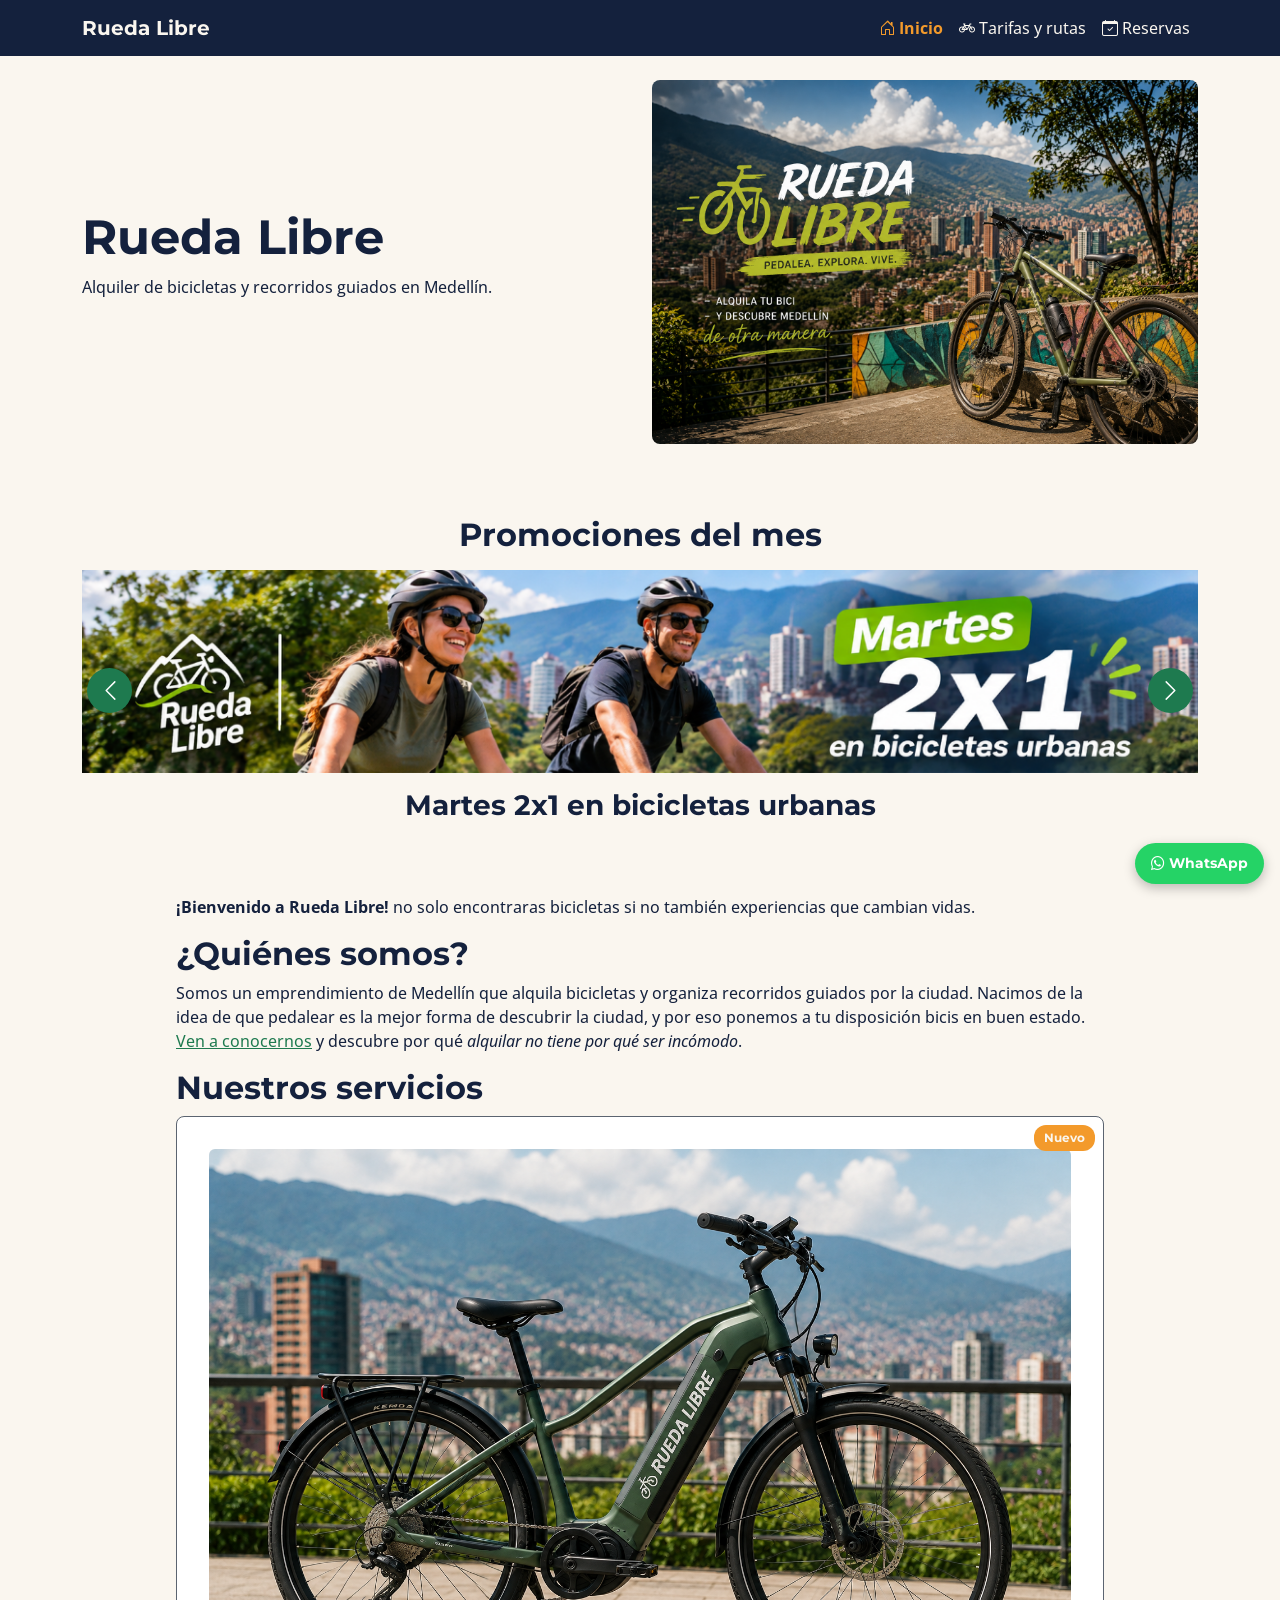
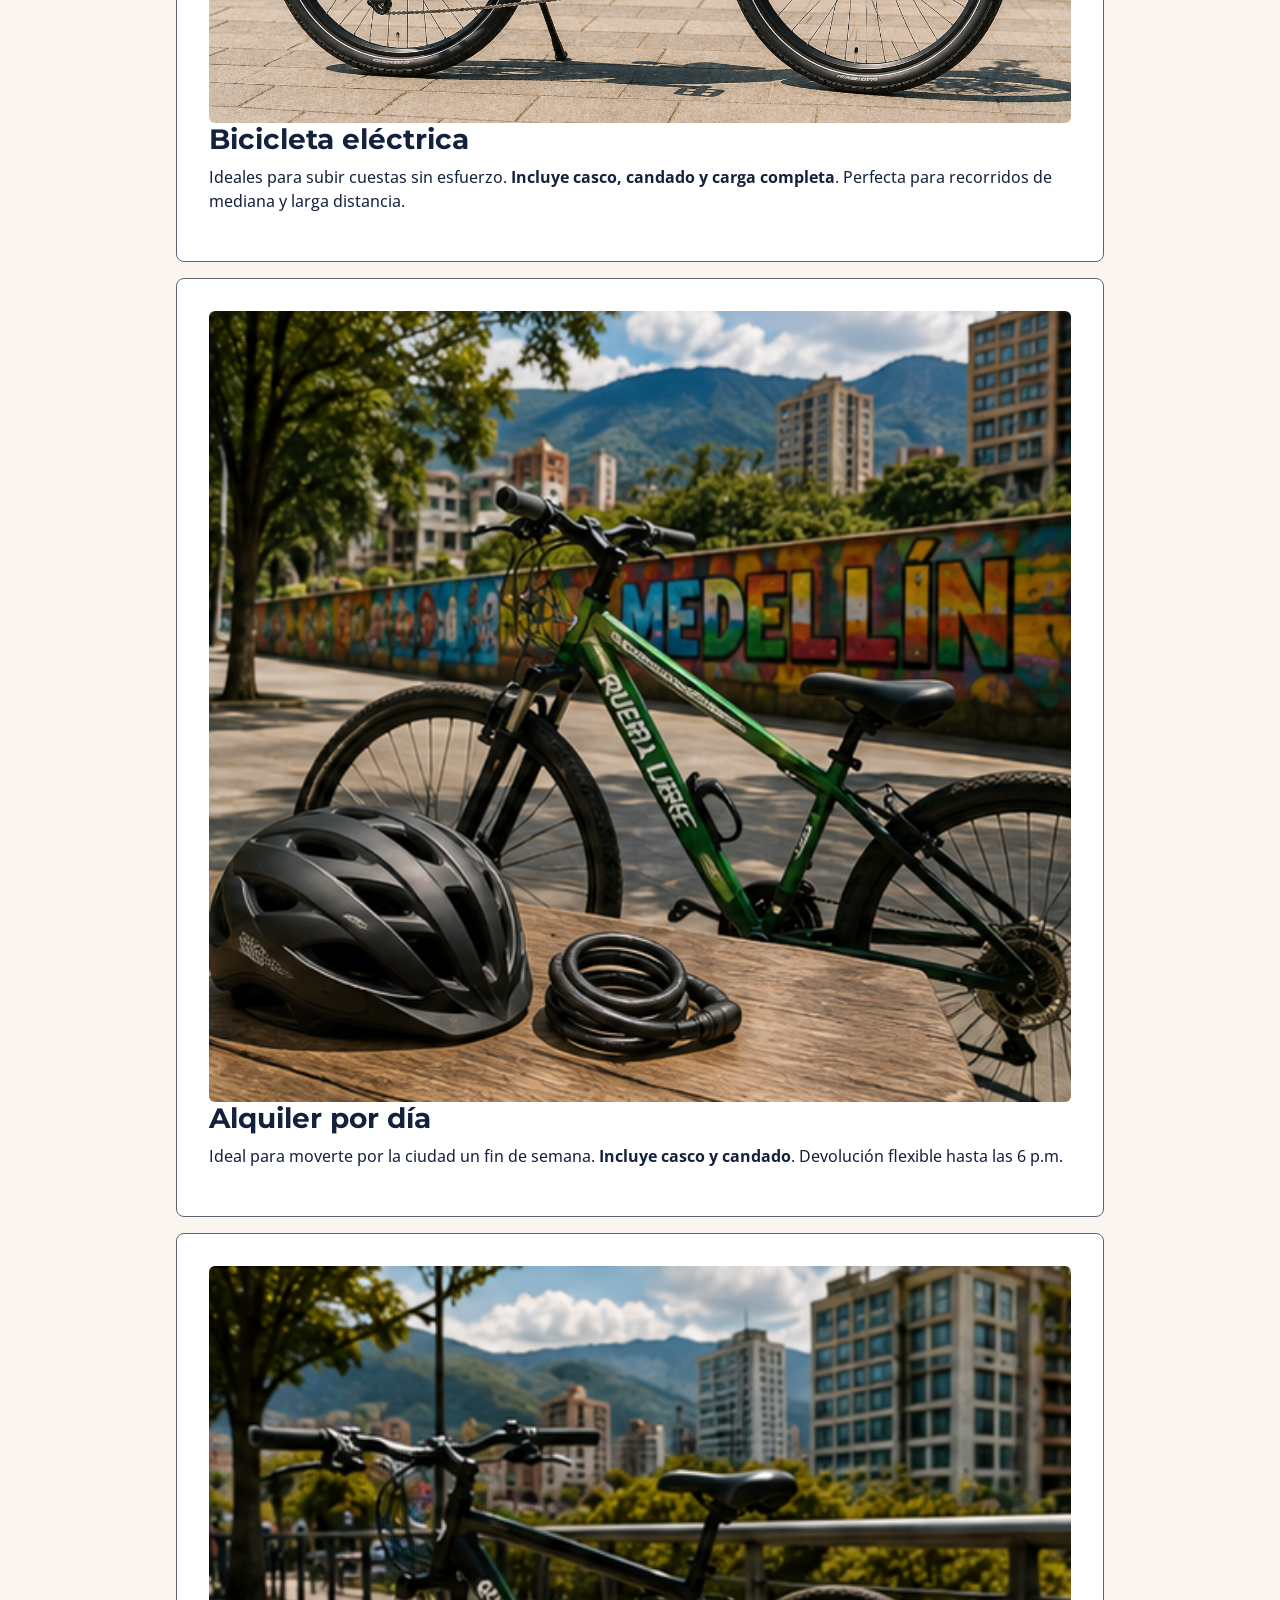
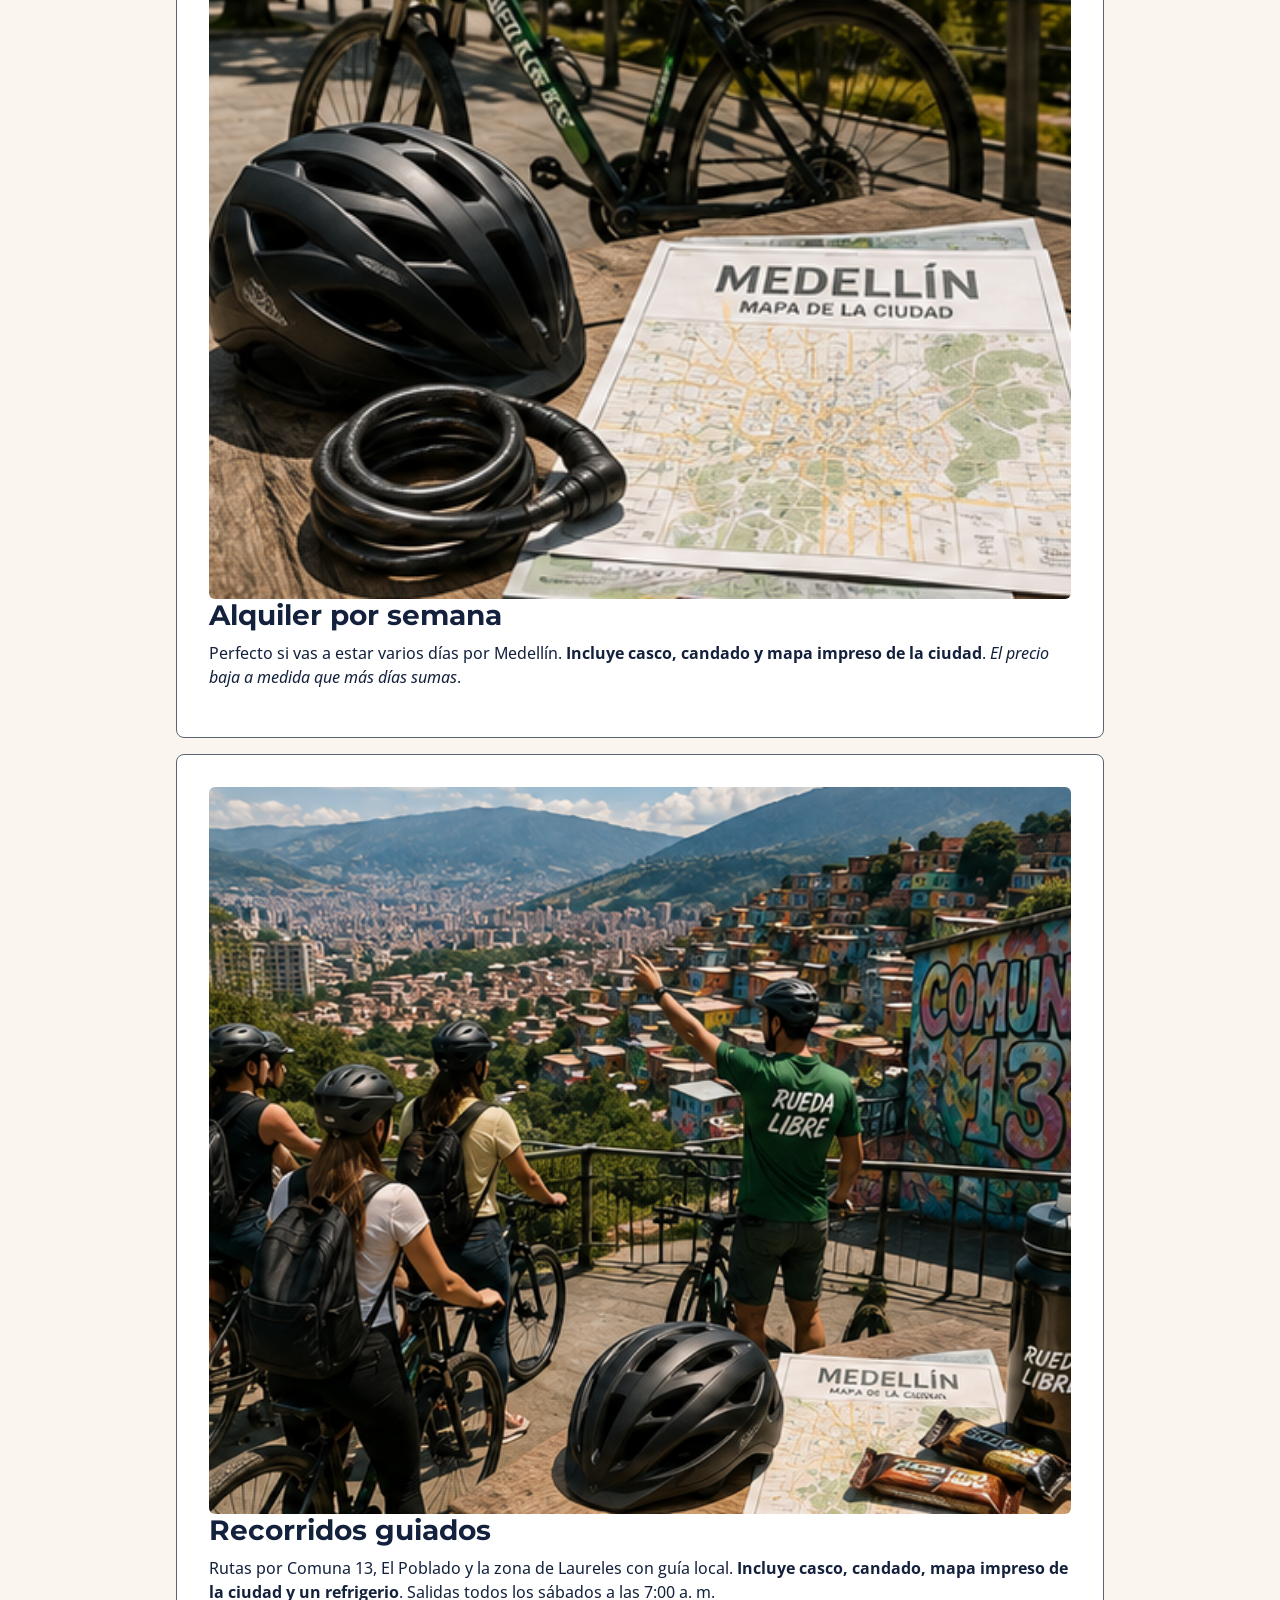
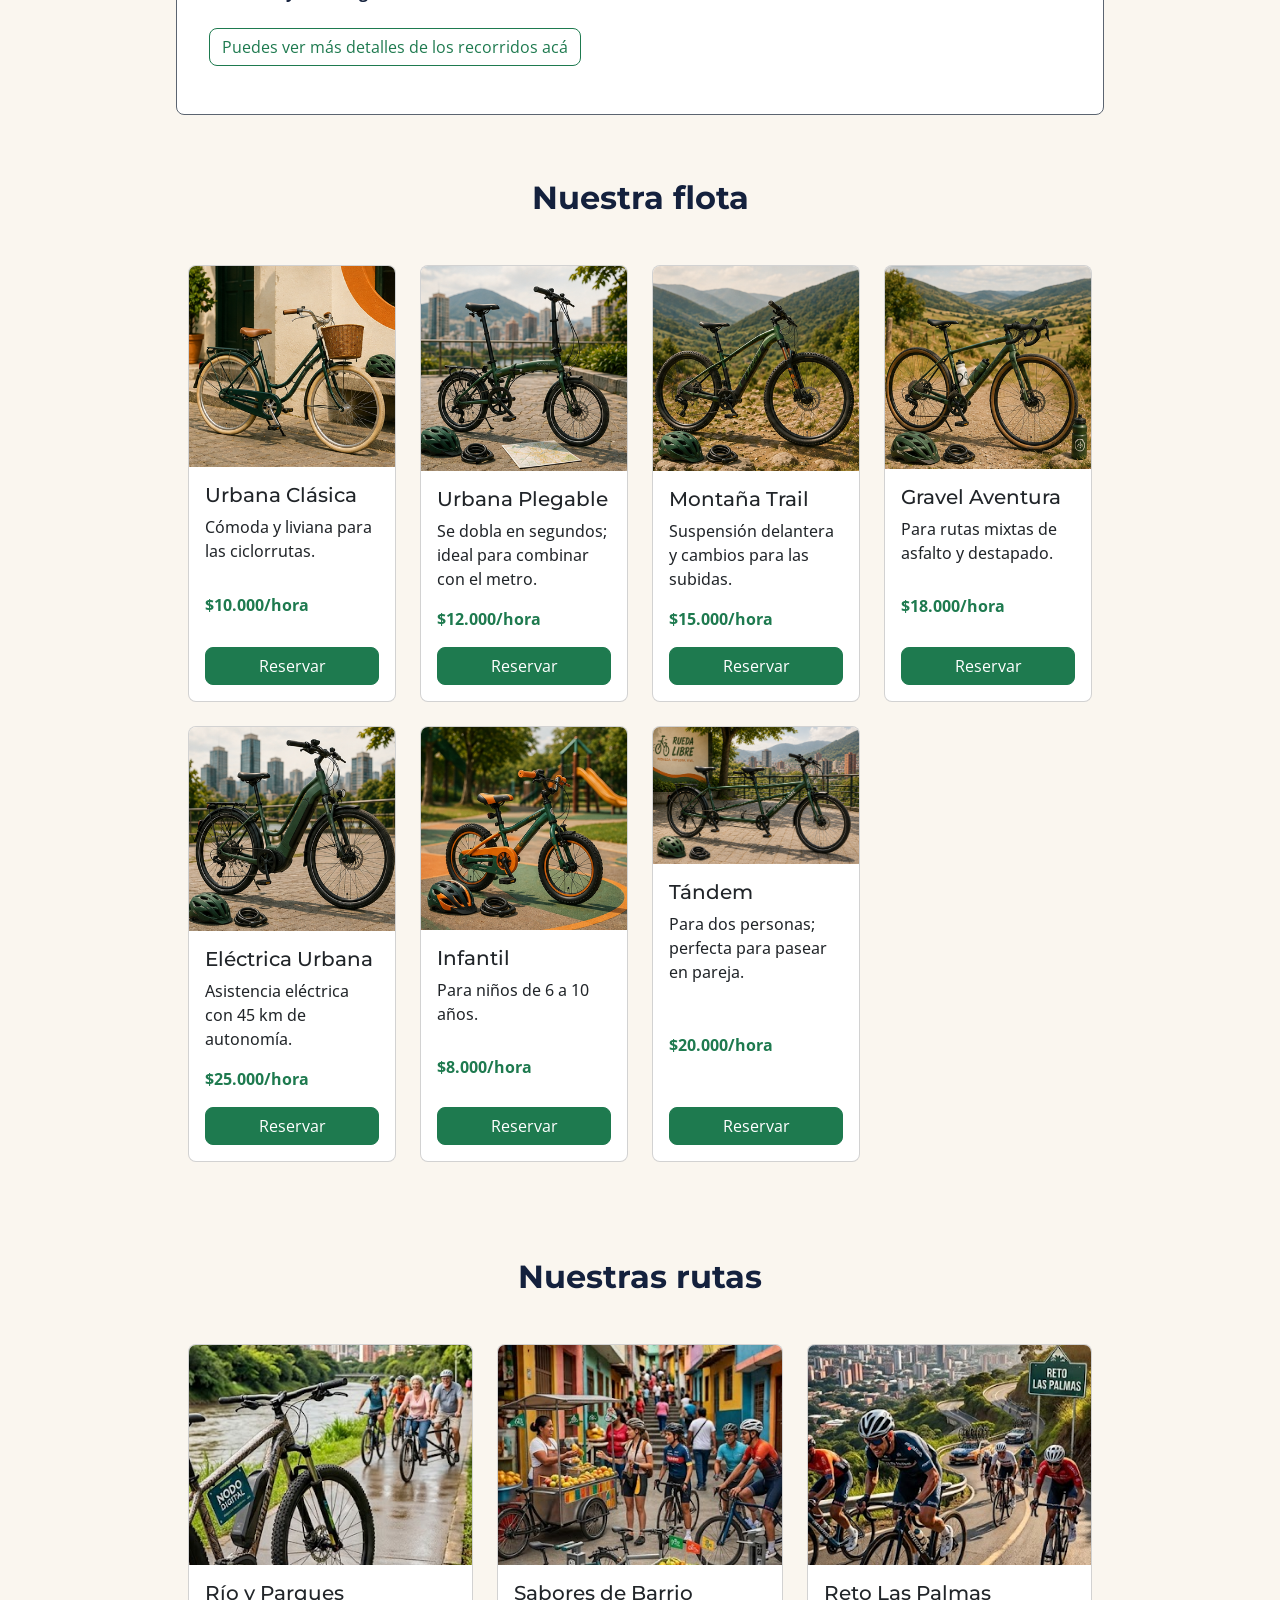
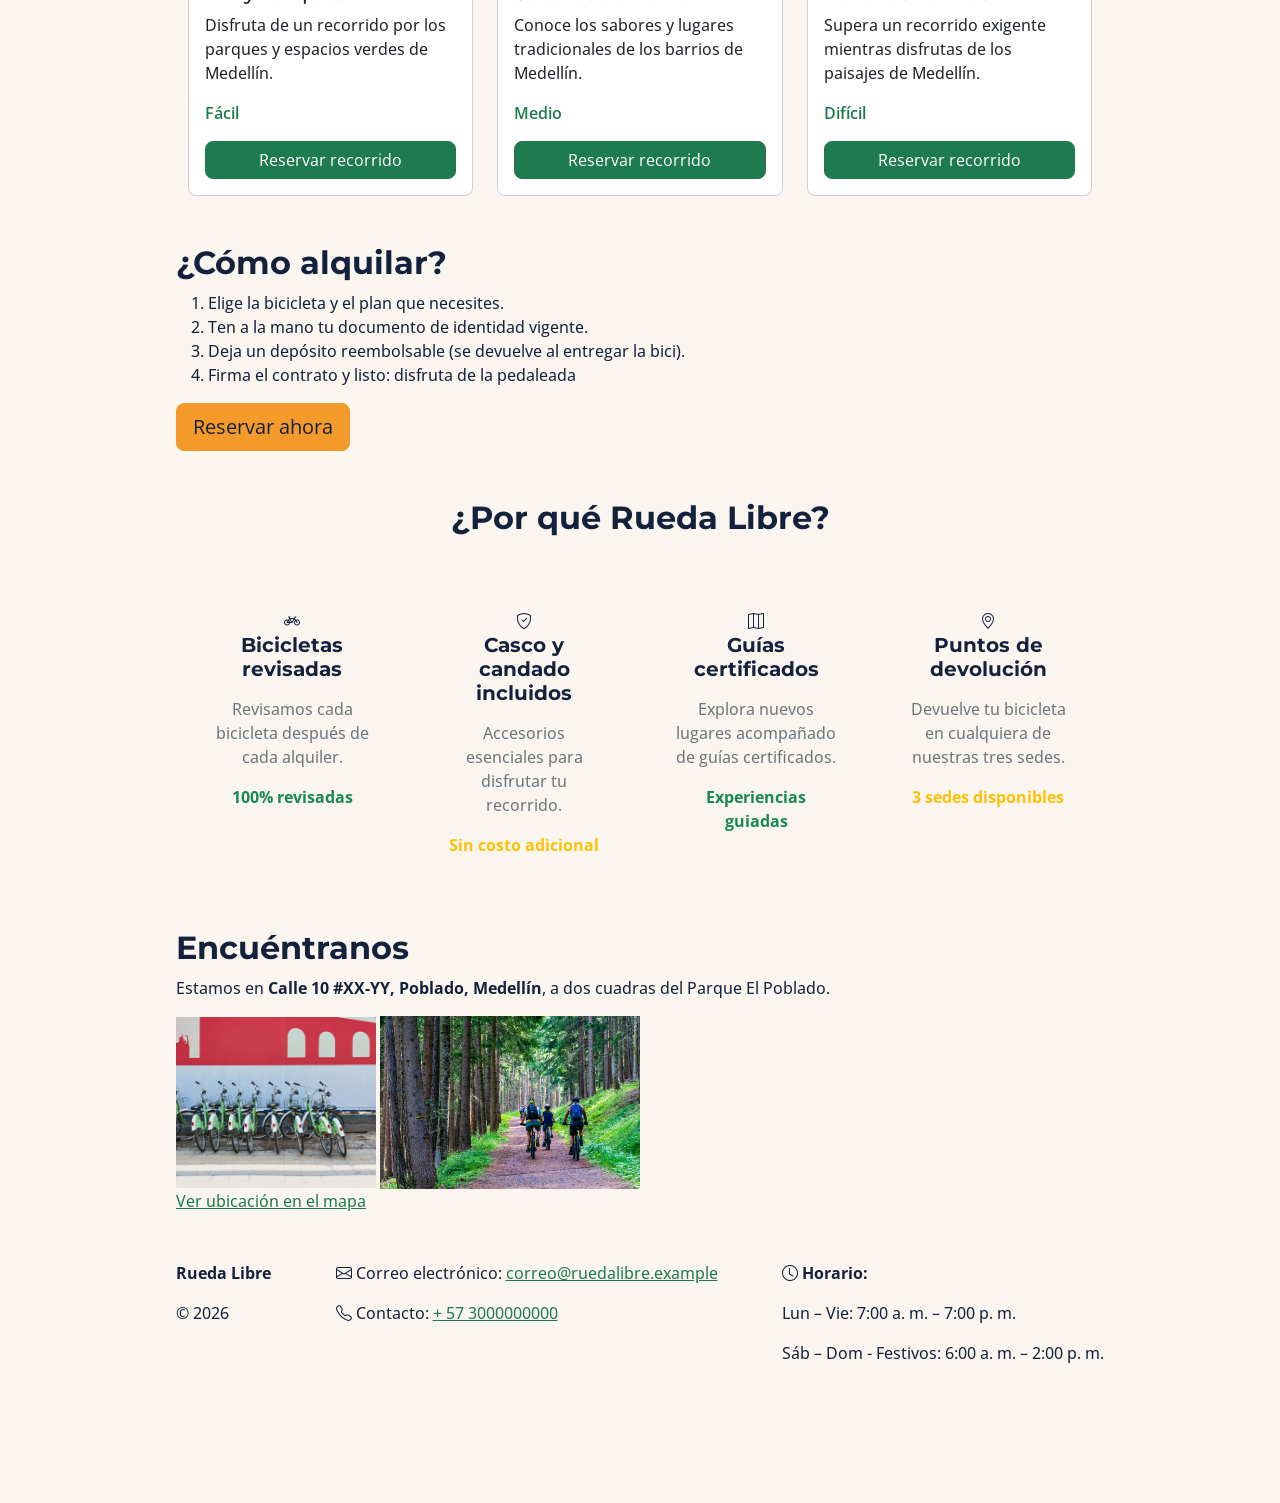
==== commit 1b17540e: "release: publicar version 2.0 con Bootstrap y diseño responsive" ====
--- a/index.html
+++ b/index.html
@@ -20,6 +20,8 @@
 
     <!-- Bootstrap -->
     <link rel="stylesheet" href="https://cdn.jsdelivr.net/npm/bootstrap@5.3.8/dist/css/bootstrap.min.css">
+    <!-- Iconos -->
+    <link rel="stylesheet" href="https://cdn.jsdelivr.net/npm/bootstrap-icons@1.13.2/font/bootstrap-icons.min.css">
 
     <!-- CSS -->
     <link rel="stylesheet" href="css/style.css">
@@ -44,13 +46,13 @@
                 <div class="collapse navbar-collapse" id="menuRuedaLibre">
                     <ul class="navbar-nav ms-auto">
                         <li class="nav-item">
-                            <a class="nav-link active" aria-current="page" href="index.html">Inicio</a>
+                            <a class="nav-link active" aria-current="page" href="index.html"><i class="bi bi-house-door me-1" aria-hidden="true"></i>Inicio</a>
                         </li>
                         <li class="nav-item">
-                            <a class="nav-link" href="./paginas/tarifas.html">Tarifas y rutas</a>
+                            <a class="nav-link" href="./paginas/tarifas.html"><i class="bi bi-bicycle me-1" aria-hidden="true"></i>Tarifas y rutas</a>
                         </li>
                         <li class="nav-item">
-                            <a class="nav-link" href="./paginas/reservas.html">Reservas</a>
+                            <a class="nav-link" href="./paginas/reservas.html"><i class="bi bi-calendar-check me-1" aria-hidden="true"></i>Reservas</a>
                         </li>
                     </ul>
                 </div>
@@ -207,7 +209,7 @@
                             <h3 class="card-title h5">Urbana Clásica</h3>
                             <p class="card-text">Cómoda y liviana para las ciclorrutas.</p>
                             <p class="flota-precio mt-auto">$10.000/hora</p>
-                            <a href="./paginas/reservas.html" class="btn btn-success mt-auto">Reservar</a>
+                            <a href="./paginas/reservas.html" class="btn btn-primary mt-auto">Reservar</a>
                         </div>
                     </article>
                 </div>
@@ -220,7 +222,7 @@
                             <h3 class="card-title h5">Urbana Plegable</h3>
                             <p class="card-text">Se dobla en segundos; ideal para combinar con el metro.</p>
                             <p class="flota-precio mt-auto">$12.000/hora</p>
-                            <a href="./paginas/reservas.html" class="btn btn-success mt-auto">Reservar</a>
+                            <a href="./paginas/reservas.html" class="btn btn-primary mt-auto">Reservar</a>
                         </div>
                     </article>
                 </div>
@@ -233,7 +235,7 @@
                             <h3 class="card-title h5">Montaña Trail</h3>
                             <p class="card-text">Suspensión delantera y cambios para las subidas.</p>
                             <p class="flota-precio mt-auto">$15.000/hora</p>
-                            <a href="./paginas/reservas.html" class="btn btn-success mt-auto">Reservar</a>
+                            <a href="./paginas/reservas.html" class="btn btn-primary mt-auto">Reservar</a>
                         </div>
                     </article>
                 </div>
@@ -246,7 +248,7 @@
                             <h3 class="card-title h5">Gravel Aventura</h3>
                             <p class="card-text">Para rutas mixtas de asfalto y destapado.</p>
                             <p class="flota-precio mt-auto">$18.000/hora</p>
-                            <a href="./paginas/reservas.html" class="btn btn-success mt-auto">Reservar</a>
+                            <a href="./paginas/reservas.html" class="btn btn-primary mt-auto">Reservar</a>
                         </div>
                     </article>
                 </div>
@@ -259,7 +261,7 @@
                             <h3 class="card-title h5">Eléctrica Urbana</h3>
                             <p class="card-text">Asistencia eléctrica con 45 km de autonomía.</p>
                             <p class="flota-precio mt-auto">$25.000/hora</p>
-                            <a href="./paginas/reservas.html" class="btn btn-success mt-auto">Reservar</a>
+                            <a href="./paginas/reservas.html" class="btn btn-primary mt-auto">Reservar</a>
                         </div>
                     </article>
                 </div>
@@ -272,7 +274,7 @@
                             <h3 class="card-title h5">Infantil</h3>
                             <p class="card-text">Para niños de 6 a 10 años.</p>
                             <p class="flota-precio mt-auto">$8.000/hora</p>
-                            <a href="./paginas/reservas.html" class="btn btn-success mt-auto">Reservar</a>
+                            <a href="./paginas/reservas.html" class="btn btn-primary mt-auto">Reservar</a>
                         </div>
                     </article>
                 </div>
@@ -285,7 +287,7 @@
                             <h3 class="card-title h5">Tándem</h3>
                             <p class="card-text">Para dos personas; perfecta para pasear en pareja.</p>
                             <p class="flota-precio mt-auto">$20.000/hora</p>
-                            <a href="./paginas/reservas.html" class="btn btn-success mt-auto">Reservar</a>
+                            <a href="./paginas/reservas.html" class="btn btn-primary mt-auto">Reservar</a>
                         </div>
                     </article>
                 </div>
@@ -309,7 +311,7 @@
                             <h3 class="card-title h5">Río y Parques</h3>
                             <p class="card-text">Disfruta de un recorrido por los parques y espacios verdes de Medellín.</p>
                             <p class="ruta-nivel mt-auto mb-3">Fácil</p>
-                            <a href="./paginas/reservas.html" class="btn btn-success">Reservar recorrido</a>
+                            <a href="./paginas/reservas.html" class="btn btn-primary">Reservar recorrido</a>
                         </div>
                     </article>
                 </div>
@@ -322,7 +324,7 @@
                             <h3 class="card-title h5">Sabores de Barrio</h3>
                             <p class="card-text">Conoce los sabores y lugares tradicionales de los barrios de Medellín.</p>
                             <p class="ruta-nivel mt-auto mb-3">Medio</p>
-                            <a href="./paginas/reservas.html" class="btn btn-success">Reservar recorrido</a>
+                            <a href="./paginas/reservas.html" class="btn btn-primary">Reservar recorrido</a>
                         </div>
                     </article>
                 </div>
@@ -335,7 +337,7 @@
                             <h3 class="card-title h5">Reto Las Palmas</h3>
                             <p class="card-text">Supera un recorrido exigente mientras disfrutas de los paisajes de Medellín.</p>
                             <p class="ruta-nivel mt-auto mb-3">Difícil</p>
-                            <a href="./paginas/reservas.html" class="btn btn-success">Reservar recorrido</a>
+                            <a href="./paginas/reservas.html" class="btn btn-primary">Reservar recorrido</a>
                         </div>
                     </article>
                 </div>
@@ -352,7 +354,7 @@
                 <li>Deja un depósito reembolsable (se devuelve al entregar la bici).</li>
                 <li>Firma el contrato y listo: disfruta de la pedaleada</li>
             </ol>
-            <a href="./paginas/reservas.html" class="btn btn-success btn-lg">Reservar ahora</a>
+            <a href="./paginas/reservas.html" class="btn btn-naranja btn-lg">Reservar ahora</a>
         </section>
 
         <!-- Sección de beneficios -->
@@ -360,12 +362,13 @@
             <div class="row g-4">
 
                 <div class="col-12">
-                    <h2 class="text-center mb-4">¿Por qué Rueda Libre?</h2>
+                    <h2 class="titulo-seccion text-center mb-4">¿Por qué Rueda Libre?</h2>
                 </div>
 
                 <!-- Beneficio 1 -->
                 <div class="col-12 col-sm-6 col-lg-3">
                     <div class="h-100 text-center p-4">
+                        <i class="bi bi-bicycle" aria-hidden="true"></i>
                         <h3 class="h5 fw-bold mb-3">Bicicletas revisadas</h3>
                         <p class="text-secondary mb-3">
                             Revisamos cada bicicleta después de cada alquiler.
@@ -377,6 +380,7 @@
                 <!-- Beneficio 2 -->
                 <div class="col-12 col-sm-6 col-lg-3">
                     <div class="h-100 text-center p-4">
+                        <i class="bi bi-shield-check" aria-hidden="true"></i>
                         <h3 class="h5 fw-bold mb-3">Casco y candado incluidos</h3>
                         <p class="text-secondary mb-3">
                             Accesorios esenciales para disfrutar tu recorrido.
@@ -388,6 +392,7 @@
                 <!-- Beneficio 3 -->
                 <div class="col-12 col-sm-6 col-lg-3">
                     <div class="h-100 text-center p-4">
+                        <i class="bi bi-map" aria-hidden="true"></i>
                         <h3 class="h5 fw-bold mb-3">Guías certificados</h3>
                         <p class="text-secondary mb-3">
                             Explora nuevos lugares acompañado de guías certificados.
@@ -399,6 +404,7 @@
                 <!-- Beneficio 4 -->
                 <div class="col-12 col-sm-6 col-lg-3">
                     <div class="h-100 text-center p-4">
+                        <i class="bi bi-geo-alt" aria-hidden="true"></i>
                         <h3 class="h5 fw-bold mb-3">Puntos de devolución</h3>
                         <p class="text-secondary mb-3">
                             Devuelve tu bicicleta en cualquiera de nuestras tres sedes.
@@ -434,18 +440,30 @@
         </div>
 
         <div class="pie-contacto">
-            <p>Correo electrónico: <a href="mailto:correo@ruedalibre.example">correo@ruedalibre.example</a></p>
-            <p>Contacto: <a href="https://wa.me/573000000000" target="_blank" rel="noopener">+ 57 3000000000</a></p>
+            <p>
+                <i class="bi bi-envelope" aria-hidden="true"></i>
+                Correo electrónico: <a href="mailto:correo@ruedalibre.example">correo@ruedalibre.example</a>
+            </p>
+            <p>
+                <i class="bi bi-telephone" aria-hidden="true"></i>
+                Contacto: <a href="https://wa.me/573000000000" target="_blank" rel="noopener">+ 57 3000000000</a>
+            </p>
         </div>
 
         <div class="pie-horarios">
-            <p><strong>Horario:</strong></p>
+            <p>
+                <i class="bi bi-clock" aria-hidden="true"></i>
+                <strong>Horario:</strong>
+            </p>
             <p>Lun – Vie: 7:00 a. m. – 7:00 p. m.</p>
             <p>Sáb – Dom - Festivos: 6:00 a. m. – 2:00 p. m.</p>
         </div>
     </footer>
 
-    <a href="https://wa.me/573000000000" class="btn-whatsapp" target="_blank" rel="noopener">WhatsApp</a>
+    <a href="https://wa.me/573000000000" class="btn-whatsapp" target="_blank" rel="noopener" aria-label="Contactar con Rueda Libre por WhatsApp">
+        <i class="bi bi-whatsapp" aria-hidden="true"></i>
+        WhatsApp
+    </a>
 
 
     <script src="https://cdn.jsdelivr.net/npm/bootstrap@5.3.8/dist/js/bootstrap.bundle.min.js"></script>
--- a/css/style.css
+++ b/css/style.css
@@ -14,16 +14,37 @@
 }
 
 :root{
+    /* Colores Rueda Libre */
     --verde-ruta: #1E7A4F;
     --naranja-pedal: #F39A2B;
     --azul-noche: #14213D;
     --crema: #FAF6EF;
     --gris-asfalto: #5B6470;
+
+
+    /* Fuentes */
     --fuente-montserrat: "Montserrat", Arial, sans-serif;
     --fuente-open-sans: "Open Sans", Arial, sans-serif;
+
+    /* Espaciados */
     --espacio1: 0.5rem;
     --espacio2: 1rem;
     --espacio3: 2rem;
+
+
+    /* Personalización Bootstrap */
+    --bs-primary: var(--verde-ruta);
+    --bs-primary-rgb: 30, 122, 79;
+
+    --bs-body-font-family: var(--fuente-open-sans);
+
+    --bs-link-color-rgb: 30, 122, 79;
+    --bs-link-hover-color-rgb: 20, 33, 61;
+
+    --bs-link-color: var(--verde-ruta);
+    --bs-link-hover-color: var(--azul-noche);
+
+    --bs-border-radius: 0.5rem;
 }
 
 body{
@@ -47,6 +68,12 @@
    ============================================ */
 
 h1, h2, h3, h4{
+    font-family: var(--fuente-montserrat);
+    font-weight: 700;
+}
+
+.titulo-seccion {
+    color: var(--azul-noche);
     font-family: var(--fuente-montserrat);
     font-weight: 700;
 }
@@ -221,18 +248,43 @@
     7. BOTONES
    ============================================ */
 
-.btn-success {
-    --bs-btn-bg: var(--verde-ruta);
-    --bs-btn-border-color: var(--verde-ruta);
-    --bs-btn-hover-bg: #17613f;
-    --bs-btn-hover-border-color: #17613f;
-}
 
 .btn-outline-success {
     --bs-btn-color: var(--verde-ruta);
     --bs-btn-border-color: var(--verde-ruta);
     --bs-btn-hover-bg: var(--verde-ruta);
     --bs-btn-hover-border-color: var(--verde-ruta);
+}
+
+
+/* Botones de Bootstrasp */
+
+.btn-primary {
+    --bs-btn-color: #ffffff;
+    --bs-btn-bg: var(--verde-ruta);
+    --bs-btn-border-color: var(--verde-ruta);
+
+    --bs-btn-hover-color: #ffffff;
+    --bs-btn-hover-bg: #17613E;
+    --bs-btn-hover-border-color: #17613E;
+
+    --bs-btn-active-color: #ffffff;
+    --bs-btn-active-bg: #124D32;
+    --bs-btn-active-border-color: #124D32;
+}
+
+.btn-naranja {
+    --bs-btn-color: var(--azul-noche);
+    --bs-btn-bg: var(--naranja-pedal);
+    --bs-btn-border-color: var(--naranja-pedal);
+
+    --bs-btn-hover-color: var(--azul-noche);
+    --bs-btn-hover-bg: #E58A1C;
+    --bs-btn-hover-border-color: #E58A1C;
+
+    --bs-btn-active-color: var(--azul-noche);
+    --bs-btn-active-bg: #D47B12;
+    --bs-btn-active-border-color: #D47B12;
 }
 
 /* ============================================
@@ -282,7 +334,7 @@
     box-shadow: 0 0 0 3px #1E7A4F30;
 }
 
-#formulario-reserva input,
+#formulario-reserva input:not([type="radio"]):not([type="checkbox"]),
 #formulario-reserva select {
     width: 100%;
     padding: var(--espacio1) var(--espacio2);
@@ -306,7 +358,7 @@
     padding: 0 var(--espacio1);
 }
 
-#formulario-reserva label {
+#formulario-reserva label:not(.form-check-label) {
     display: block;
     margin-bottom: var(--espacio1);
     font-size: 1.2rem;
@@ -322,13 +374,23 @@
 /* De esta forma se cambia el color de los botones de radio */
 #formulario-reserva input[type="radio"] {
     accent-color: var(--verde-ruta);
-    width: auto;
+    padding: 0;
+    margin-bottom: 0;
 }   
 
 #formulario-reserva label:has(input[type="radio"]) {
     display: inline;
     margin-bottom: 0;
     margin-right: var(--espacio2);
+}
+
+#formulario-reserva form.was-validated .grupo-radio:has(input:invalid) .invalid-feedback {
+    display: block;
+}
+
+.form-control,
+.form-select {
+    border-color: var(--azul-noche);
 }
 
 
